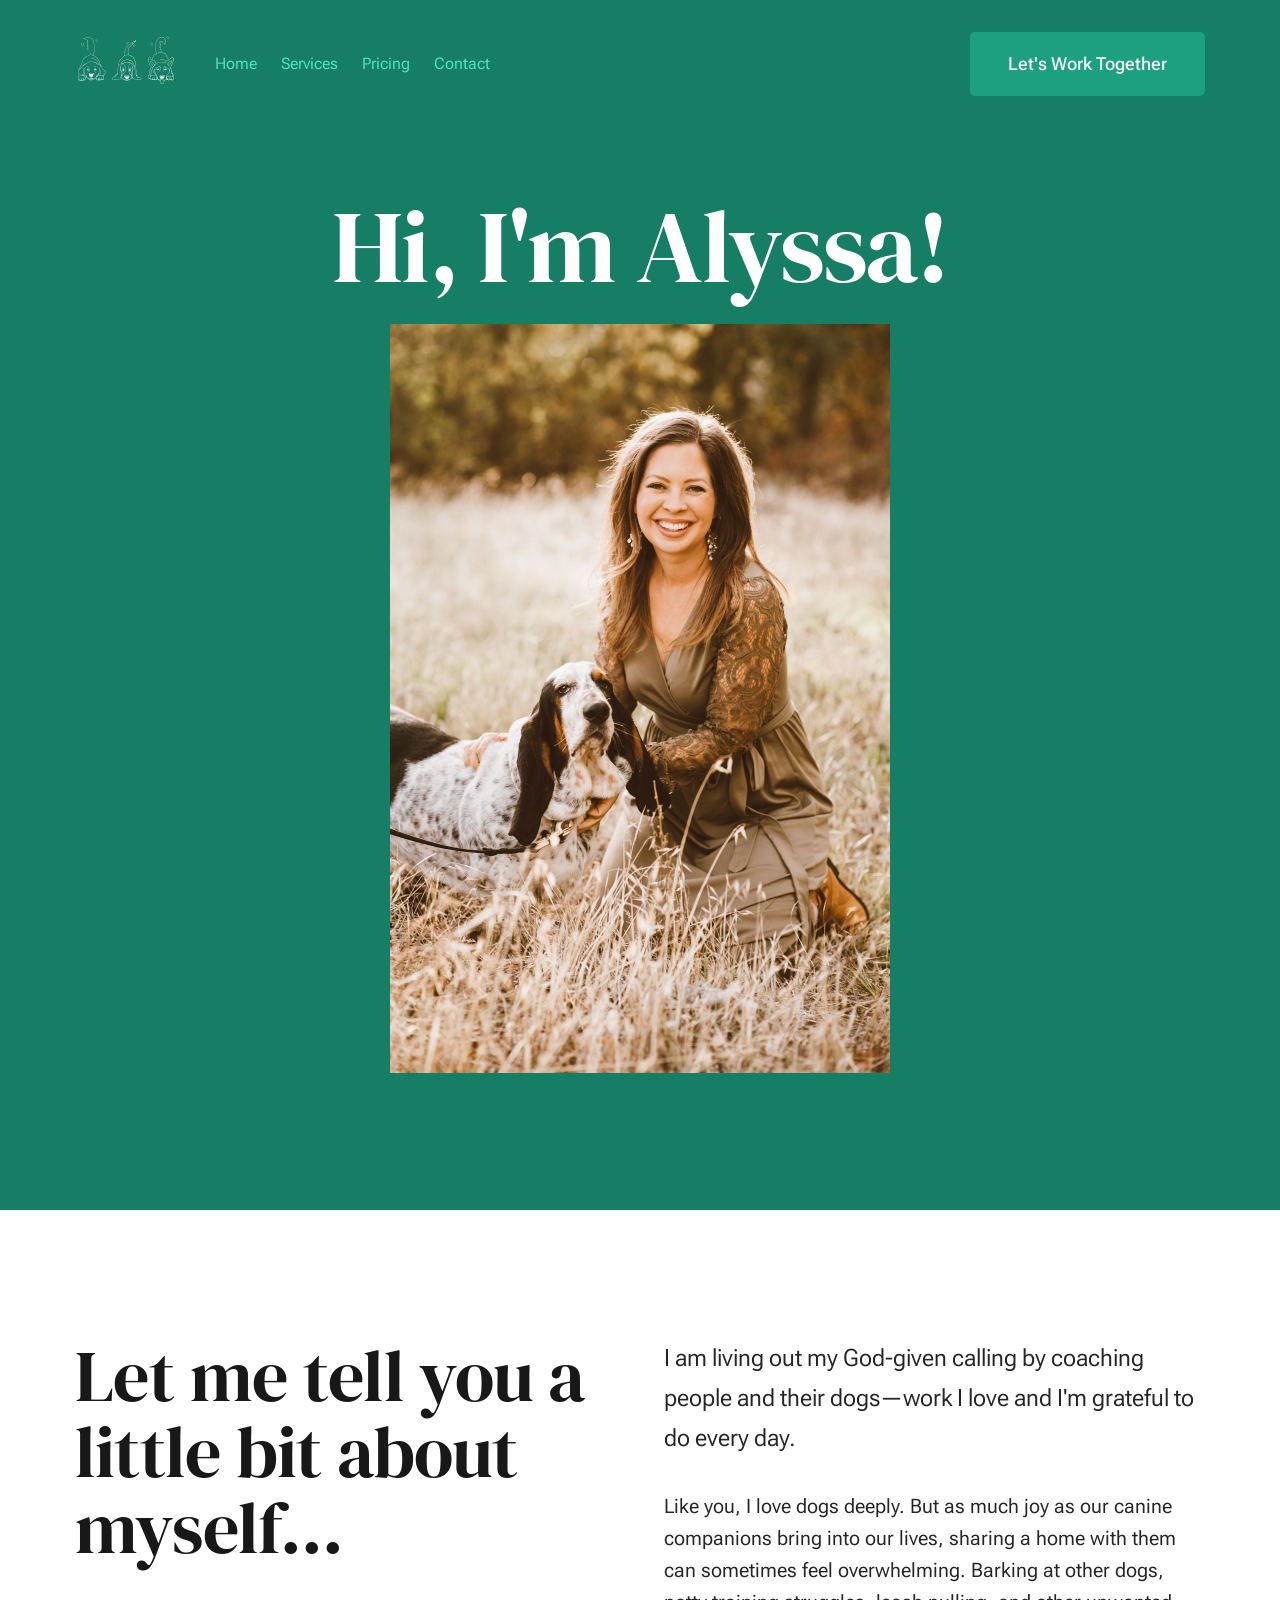
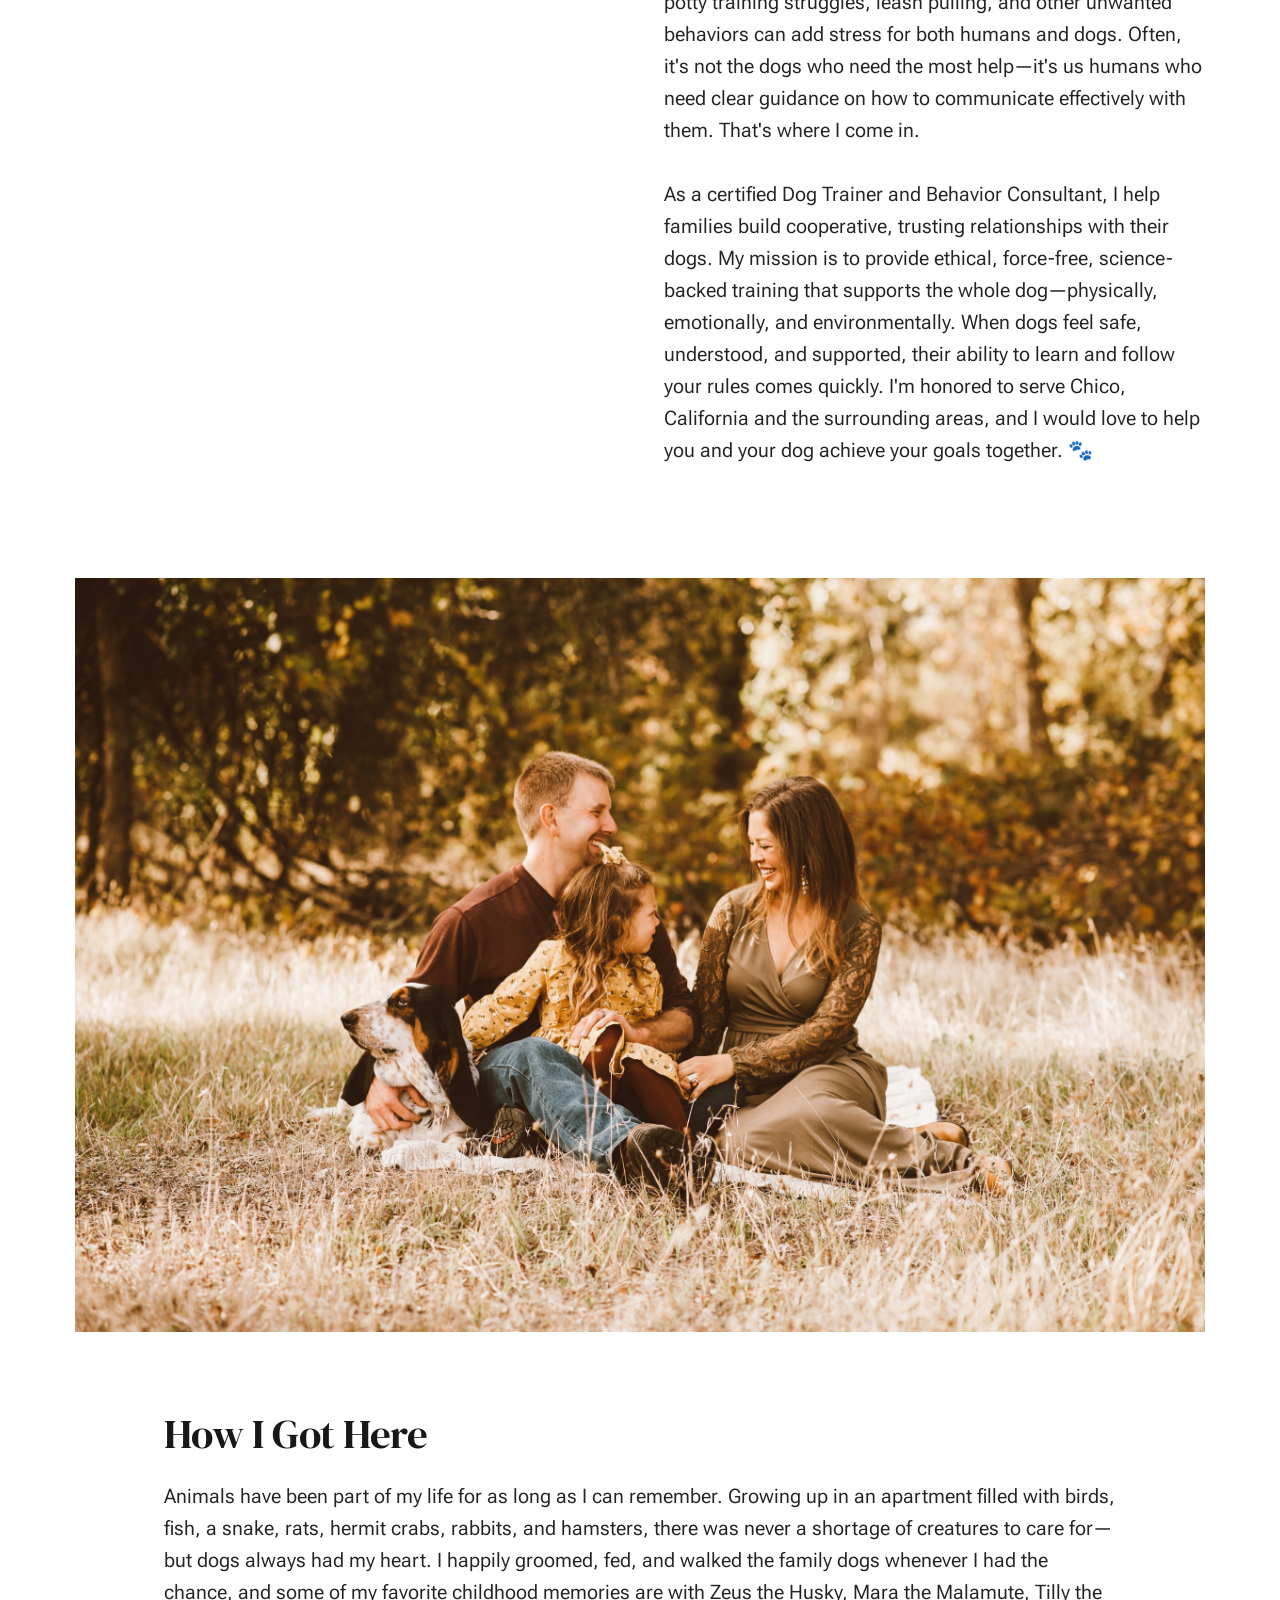
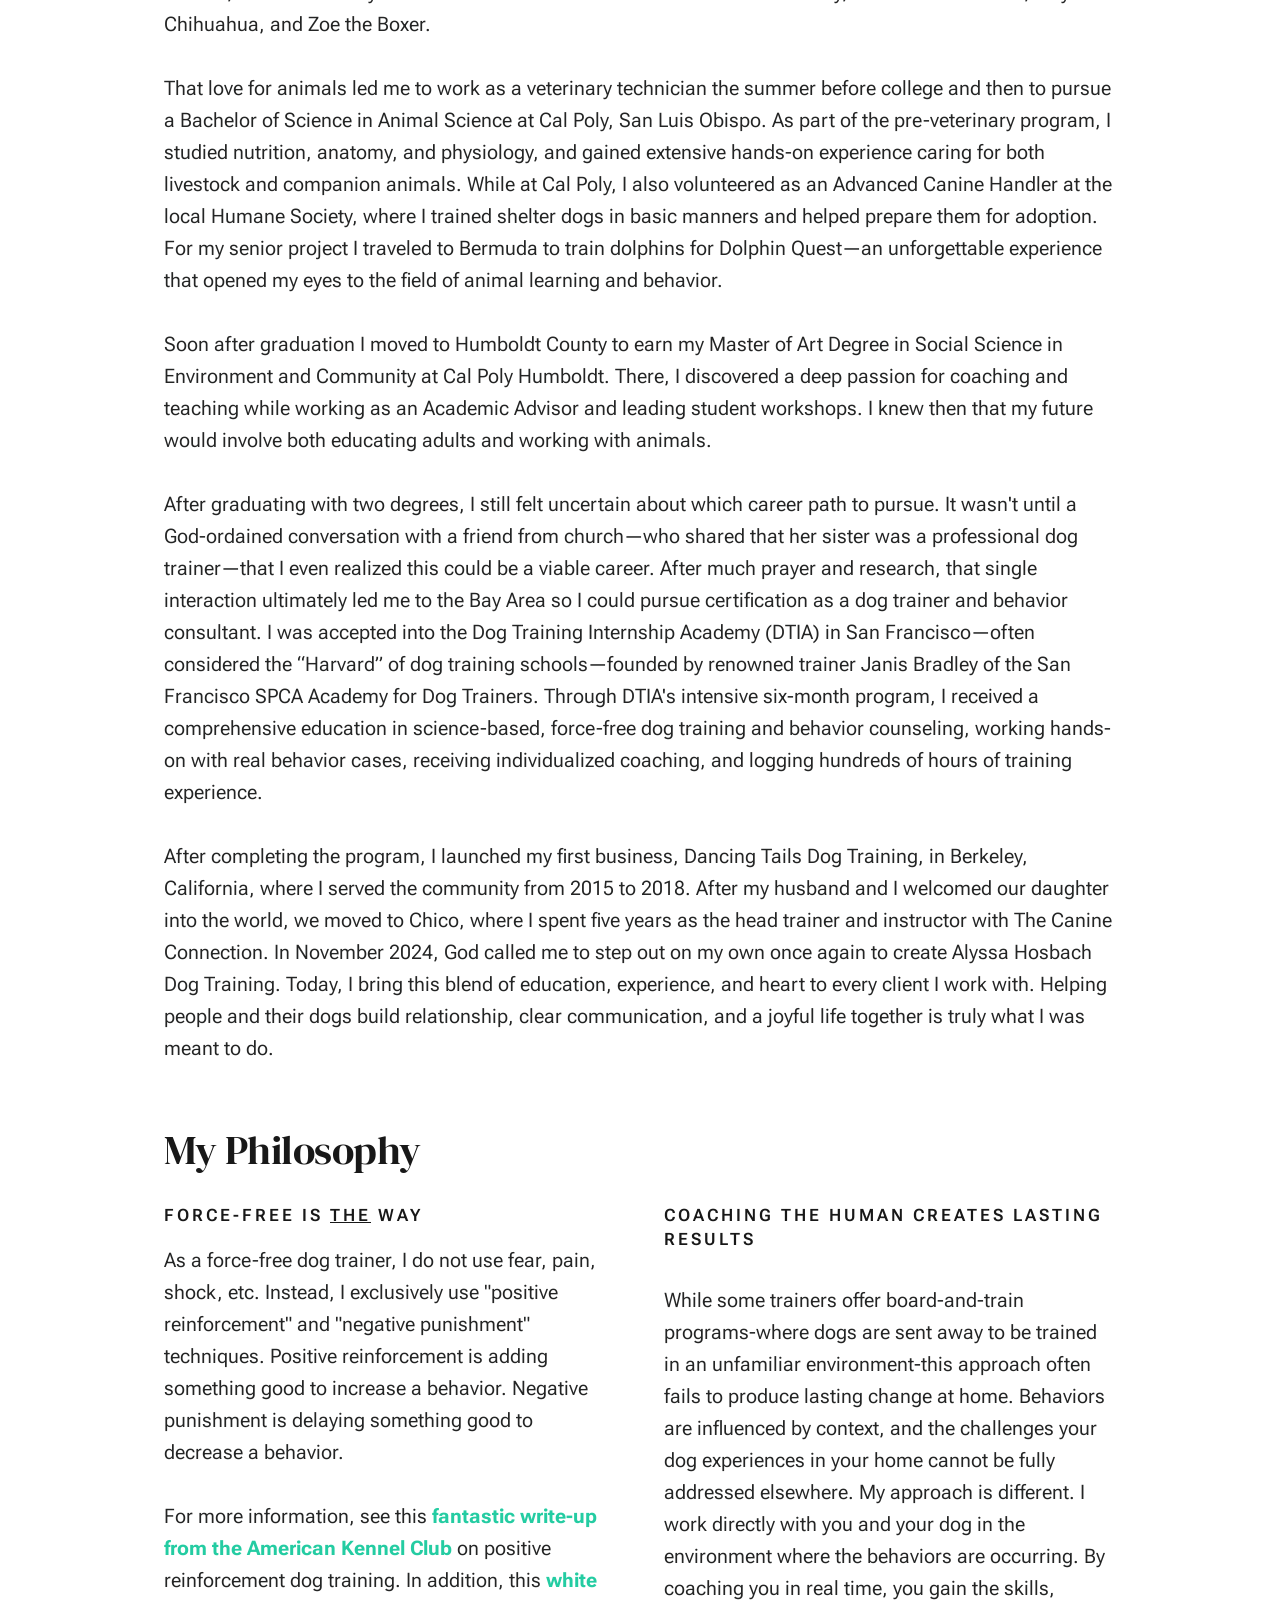
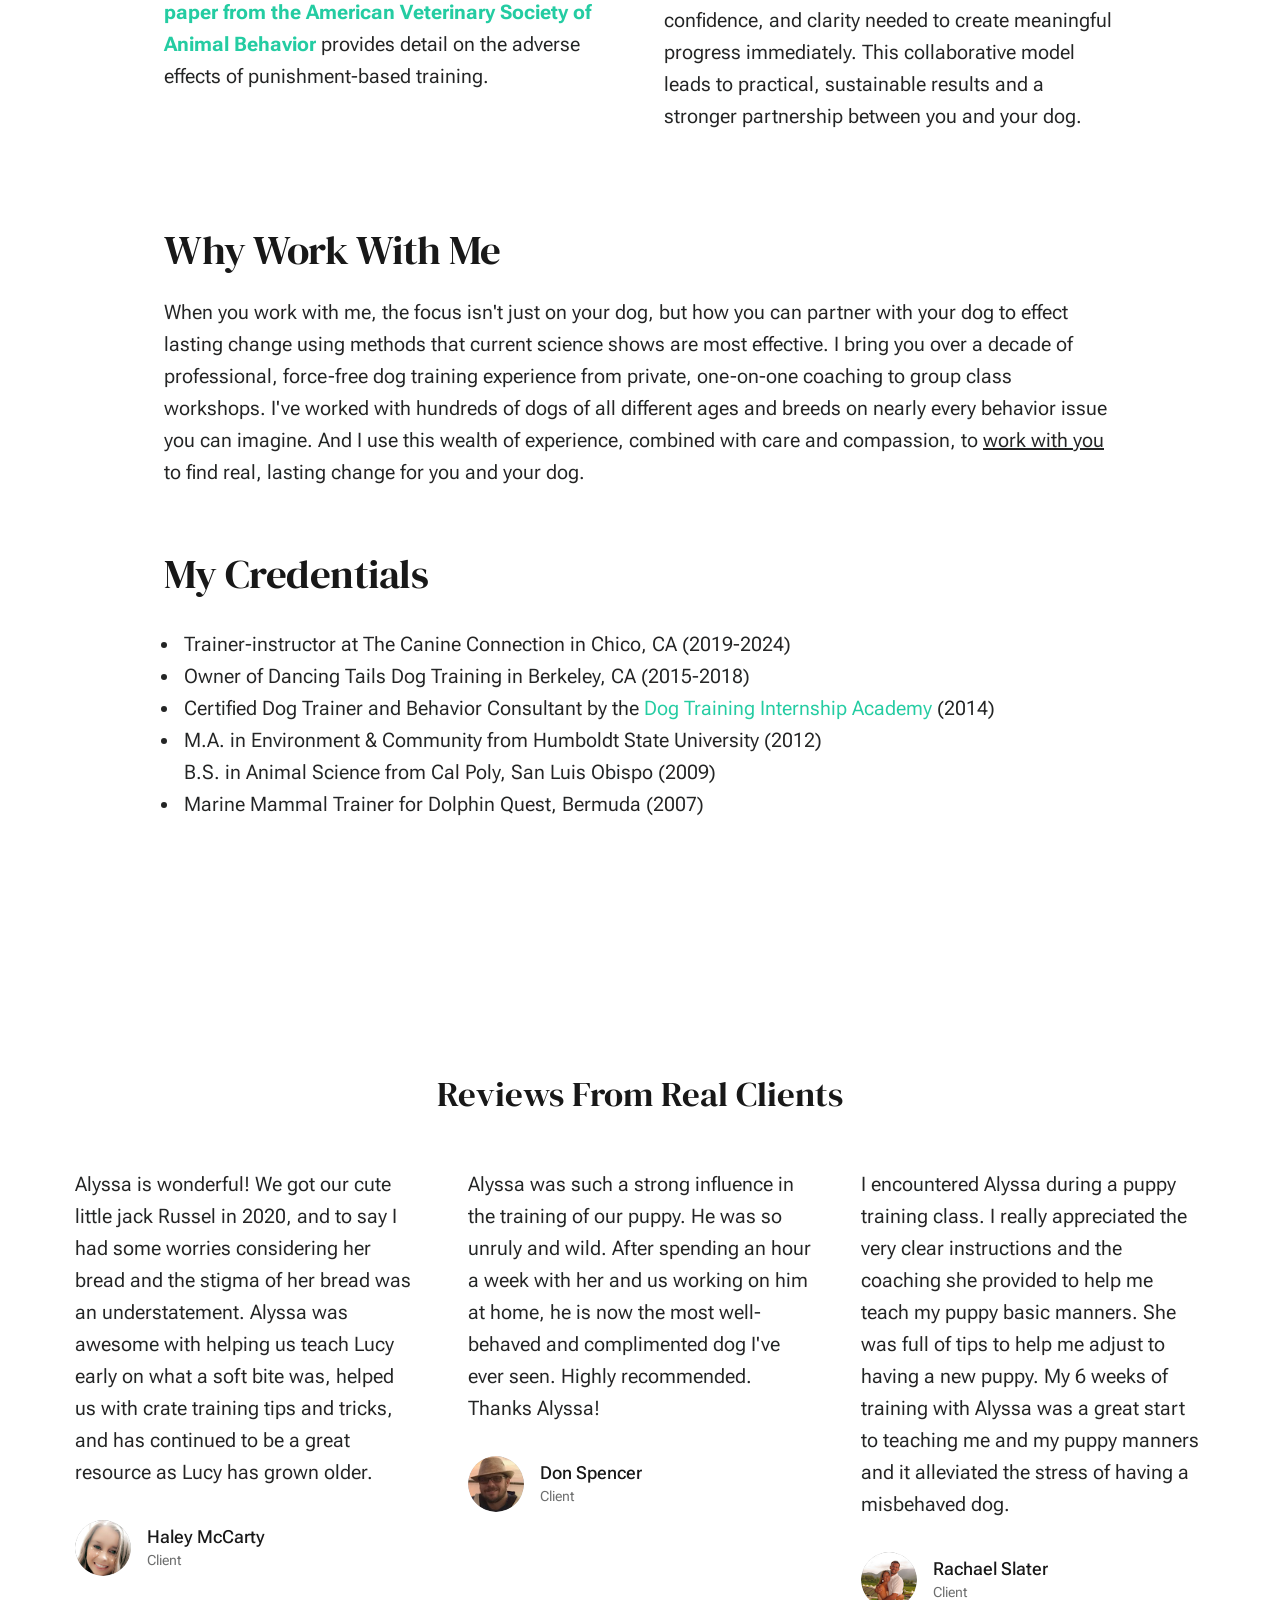
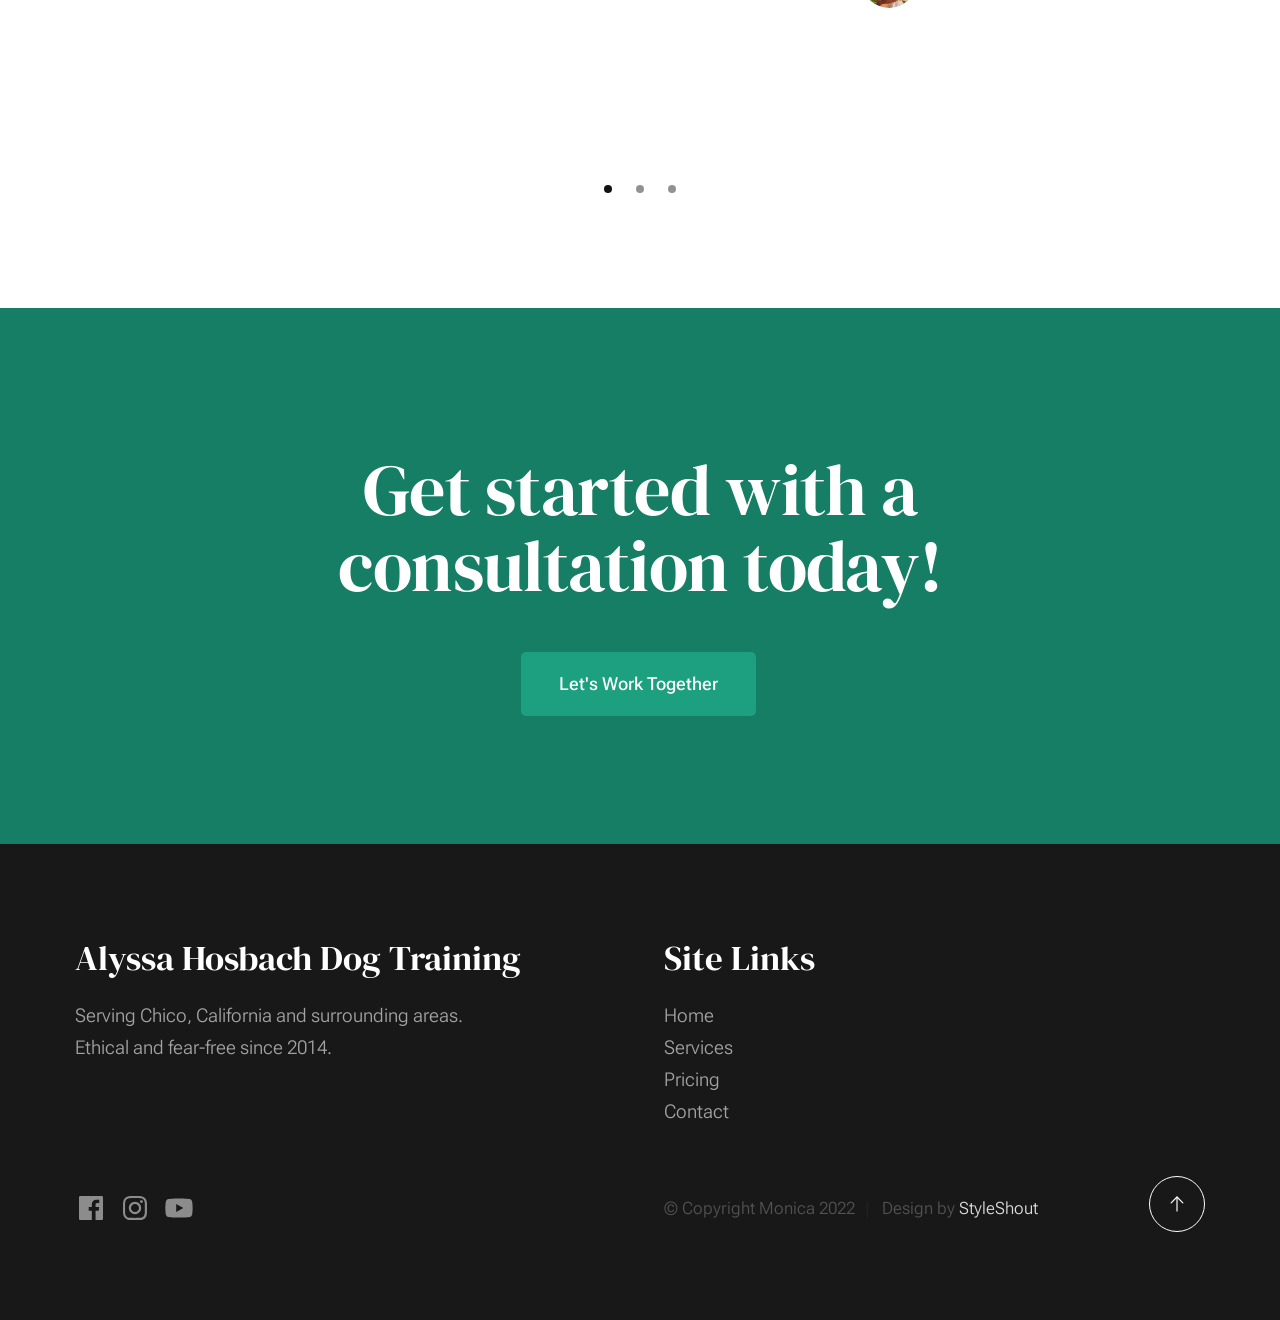
==== about.html @ ab8c46f3 "Added meta description tags to all pages and also improved alt text for images." ====
<!DOCTYPE html>
<html lang="en" class="no-js" >
<head>

    <!--- basic page needs
    ================================================== -->
    <meta charset="utf-8">
    <meta name="viewport" content="width=device-width, initial-scale=1">

    <!-- Essential Open Graph Tags -->
    <meta property="og:title" content="Alyssa Hosbach Dog Training: About" />
    <meta property="og:description" content="Dog training that is ethical, science-based, and effective." />
    <meta property="og:image" content="https://raw.githubusercontent.com/alyssahosbachdogtraining/alyssahosbachdogtraining.github.io/refs/heads/main/images/logo_black_tealbg.png" />
    <meta property="og:url" content="https://alyssahosbachdogtraining.github.io/about.html" />
    <meta property="og:type" content="website" />
    <meta property="og:site_name" content="Alyssa Hosbach Dog Training" />
    <meta property="og:image:width" content="1200" />
    <meta property="og:image:alt" content="Alyssa Hosbach Dog Training logo" />

    <title>About | Alyssa Hosbach Dog Training | Chico, CA</title>
    <meta name="description" content="Meet Alyssa Hosbach, a dedicated dog trainer in Chico, CA. Discover her science-based, fear-free philosophy and her commitment to building strong dog-owner bonds.">

    <script>
        document.documentElement.classList.remove('no-js');
        document.documentElement.classList.add('js');
    </script>

    <!-- CSS
    ================================================== -->
    <link rel="stylesheet" href="css/vendor.css">
    <link rel="stylesheet" href="css/styles.css">

    <!-- favicons
    ================================================== -->
    <link rel="apple-touch-icon" sizes="180x180" href="apple-touch-icon.png">
    <link rel="icon" type="image/png" sizes="32x32" href="favicon-32x32.png">
    <link rel="icon" type="image/png" sizes="16x16" href="favicon-16x16.png">
    <link rel="manifest" href="site.webmanifest">

</head>


<body id="top">


    <!-- preloader
    ================================================== -->
    <div id="preloader">
        <div id="loader" class="dots-fade">
            <div></div>
            <div></div>
            <div></div>
        </div>
    </div>


    <!-- page wrap
    ================================================== -->
    <div id="page" class="s-pagewrap">


        <!-- # site header 
        ================================================== -->
        <header class="s-header">

            <div class="row s-header__inner width-sixteen-col">

                <div class="s-header__block">
                    <div class="s-header__logo">
                        <a class="logo" href="index.html">
                            <img src="images/logo_white.svg" alt="Alyssa Hosbach Dog Training logo">
                        </a>
                    </div>

                    <a class="s-header__menu-toggle" href="#0"><span>Menu</span></a>
                </div> <!-- end s-header__block -->

                <nav class="s-header__nav">
    
                    <ul class="s-header__menu-links">
                        <li><a href="index.html">Home</a></li>
                        <li><a href="services.html">Services</a></li>
                        <li><a target="_blank" href="https://docs.google.com/document/d/1NCk7MC5jAclChZXwOKhwnrEUBl19H3RKEythyN6irSw/edit?tab=t.0#heading=h.37a9753q513f">Pricing</a></li>
                        <li><a href="contact.html">Contact</a></li>
                    </ul> <!-- s-header__menu-links -->

                    <div class="s-header__contact">
                        <a href="contact.html" class="btn btn--primary s-header__contact-btn">Let's Work Together</a>                        
                    </div> <!-- s-header__contact -->
    
                </nav> <!-- end s-header__nav -->

            </div> <!-- end s-header__inner -->

        </header> <!-- end s-header -->


        <!-- # site main content
        ================================================== -->
        <section id="content" class="s-content">

               <section class="s-pageheader pageheader">
                    <div class="row">
                        <div class="column xl-12">
                            <h1 class="page-title">
                                <span class="page-title__small-type text-pretitle"></span>
                                Hi, I'm Alyssa!
                            </h1>
                            
                        </div>
                    </div>
                    <img src="images/alyssa_about_1x.jpg" srcset="images/alyssa_about_1x.jpg 1x, images/alyssa_about_2x.jpg 2x" alt="Alyssa Hosbach, certified dog trainer, with her Basset Hound Biscuit">
               </section> <!-- end pageheader --> 

               <section class="s-pagecontent pagecontent">

                    <div class="row pageintro">
                        <div class="column xl-6 lg-12">
                            <h2 class="text-display-title">Let me tell you a little bit about myself...</h2>
                        </div>
                        <div class="column xl-6 lg-12 u-flexitem-x-right">
                            <p class="lead">
                                I am living out my God-given calling by coaching people and their dogs—work I love and I'm grateful to do every day.
                            </p>
                            <p>
                                Like you, I love dogs deeply. 
                                But as much joy as our canine companions bring into our lives, sharing a home with them can sometimes feel overwhelming. 
                                Barking at other dogs, potty training struggles, leash pulling, and other unwanted behaviors can add stress for both humans and dogs. 
                                Often, it's not the dogs who need the most help—it's us humans who need clear guidance on how to communicate effectively with them. 
                                That's where I come in.
                            </p>
                            <p>
                                As a certified Dog Trainer and Behavior Consultant, I help families build cooperative, trusting relationships with their dogs. 
                                My mission is to provide ethical, force-free, science-backed training that supports the whole dog—physically, emotionally, and environmentally.
                                When dogs feel safe, understood, and supported, their ability to learn and follow your rules comes quickly.

                                I'm honored to serve Chico, California and the surrounding areas, and I would love to help you and your dog achieve your goals together. 🐾
                            </p>
                        </div>                       
                    </div> <!-- end pageintro -->   
                    
                    <div class="row pagemedia">
                        <d class="column xl-12">
                            <figure class="page-media">                                
                                <img src="images/thumbs/about/about-1200.jpg" 
                                     srcset="images/thumbs/about/about-2400.jpg 2400w, 
                                             images/thumbs/about/about-1200.jpg 1200w, 
                                             images/thumbs/about/about-600.jpg 600w" sizes="(max-width: 2400px) 100vw, 2400px" alt="Alyssa Hosbach, certified dog trainer, with her family">
                            </figure>
                        </d>
                    </div> <!-- end pagemedia -->

                    <div class="row width-narrower pagemain">
                        <div class="column xl-12"> 

                            <h2>How I Got Here</h2>
                            <p>
                                Animals have been part of my life for as long as I can remember.
                                Growing up in an apartment filled with birds, fish, a snake, rats, hermit crabs, rabbits, and hamsters, there was never a shortage of creatures to care for—but dogs always had my heart.
                                I happily groomed, fed, and walked the family dogs whenever I had the chance, and some of my favorite childhood memories are with Zeus the Husky, Mara the Malamute, Tilly the Chihuahua, and Zoe the Boxer.
                            </p>

                            <p>
                                That love for animals led me to work as a veterinary technician the summer before college and then to pursue a Bachelor of Science in Animal Science at Cal Poly, San Luis Obispo.
                                As part of the pre-veterinary program, I studied nutrition, anatomy, and physiology, and gained extensive hands-on experience caring for both livestock and companion animals.
                                While at Cal Poly, I also volunteered as an Advanced Canine Handler at the local Humane Society, where I trained shelter dogs in basic manners and helped prepare them for adoption.
                                For my senior project I traveled to Bermuda to train dolphins for Dolphin Quest—an unforgettable experience that opened my eyes to the field of animal learning and behavior.
                            </p>

                            <p>
                               Soon after graduation I moved to Humboldt County to earn my Master of Art Degree in Social Science in Environment and Community at Cal Poly Humboldt. 
                               There, I discovered a deep passion for coaching and teaching while working as an Academic Advisor and leading student workshops. 
                               I knew then that my future would involve both educating adults and working with animals.
                            </p>

                            <p>
                               After graduating with two degrees, I still felt uncertain about which career path to pursue. 
                               It wasn't until a God-ordained conversation with a friend from church—who shared that her sister was a professional dog trainer—that I even realized this could be a viable career. 
                               After much prayer and research, that single interaction ultimately led me to the Bay Area so I could pursue certification as a dog trainer and behavior consultant.

I was accepted into the Dog Training Internship Academy (DTIA) in San Francisco—often considered the “Harvard” of dog training schools—founded by renowned trainer Janis Bradley of the San Francisco SPCA Academy for Dog Trainers. 
Through DTIA's intensive six-month program, I received a comprehensive education in science-based, force-free dog training and behavior counseling, working hands-on with real behavior cases, receiving individualized coaching, and logging hundreds of hours of training experience.

                            <p>
                                After completing the program, I launched my first business, Dancing Tails Dog Training, in Berkeley, California, where I served the community from 2015 to 2018.
                                After my husband and I welcomed our daughter into the world, we moved to Chico, where I spent five years as the head trainer and instructor with The Canine Connection.
                                In November 2024, God called me to step out on my own once again to create Alyssa Hosbach Dog Training.
                                Today, I bring this blend of education, experience, and heart to every client I work with. Helping people and their dogs build relationship, clear communication, and a joyful life together is truly what I was meant to do.</p>

                            <h2 class="u-add-bottom">My Philosophy</h2>

                            <div class="grid-list-items list-items">
                                <div class="grid-list-items__item list-items__item u-remove-bottom">
                                    <div class="list-items__item-header">
                                        <h6 class="list-items__item-small-title">Force-free is <u>the</u> way</h6>
                                    </div>
                                    <p>
                                        As a force-free dog trainer, I do not use fear, pain, shock, etc.
                                        Instead, I exclusively use "positive reinforcement" and "negative punishment" techniques.
                                        Positive reinforcement is adding something good to increase a behavior.
                                        Negative punishment is delaying something good to decrease a behavior.
                                    </p>

                                    <p>
                                        For more information, see this <a target="_blank" style="color: hsla(165, 70%, 47%, 1); font-weight: bold" href="https://www.akc.org/expert-advice/training/operant-conditioning-positive-reinforcement-dog-training/">fantastic write-up from the American Kennel Club</a> on positive reinforcement dog training.
                                        In addition, this <a target="_blank" style="color: hsla(165, 70%, 47%, 1); font-weight: bold" href="https://www.sfanimalcare.org/wp-content/uploads/2014/08/Why-We-Dont-Punish.pdf">white paper from the American Veterinary Society of Animal Behavior</a> provides detail on the adverse effects of punishment-based training.
                                        
                                    </p>
                                </div>
                                <div class="grid-list-items__item list-items__item u-remove-bottom">
                                    <div class="list-items__item-header">
                                        <h6 class="list-items__item-small-title">Coaching the Human Creates Lasting Results</h6>
                                    </div>
                                    <p></p>

While some trainers offer board-and-train programs-where dogs are sent away to be trained in an unfamiliar environment-this approach often fails to produce lasting change at home. Behaviors are influenced by context, and the challenges your dog experiences in your home cannot be fully addressed elsewhere.

My approach is different. I work directly with you and your dog in the environment where the behaviors are occurring. By coaching you in real time, you gain the skills, confidence, and clarity needed to create meaningful progress immediately. This collaborative model leads to practical, sustainable results and a stronger partnership between you and your dog.
                                    </p>
                                </div>
                            </div> <!--grid-list-items -->

                            <h2>Why Work With Me</h2>
                            <p>
                                When you work with me, the focus isn't just on your dog, but how you can partner with your dog to effect lasting change using methods that current science shows are most effective. 
                                I bring you over a decade of professional, force-free dog training experience from private, one-on-one coaching to group class workshops. 
                                I've worked with hundreds of dogs of all different ages and breeds on nearly every behavior issue you can imagine.
                                And I use this wealth of experience, combined with care and compassion, to <u>work with you</u> to find real, lasting change for you and your dog.
                            </p>                 

                            <h2>My Credentials</h2>
                            <p>
                            <ul>
                                <li>Trainer-instructor at The Canine Connection in Chico, CA (2019-2024)</li>
                                <li>Owner of Dancing Tails Dog Training in Berkeley, CA (2015-2018)</li>
                                <li>Certified Dog Trainer and Behavior Consultant by the <a target="_blank" style="color: hsla(165, 70%, 47%, 1)" href="https://dtia.mylearnworlds.com/">Dog Training Internship Academy</a> (2014)</li>
                                <li>M.A. in Environment & Community from Humboldt State University (2012)<br>B.S. in Animal Science from Cal Poly, San Luis Obispo (2009)</li>
                                <li>Marine Mammal Trainer for Dolphin Quest, Bermuda (2007)</li>
                            </ul>
                            </p>

                        </div> <!-- end grid-block-->
                    </div> <!-- end pagemain -->

               </section> <!-- pagecontent -->

               <section class="s-testimonials">

                    <div class="s-testimonials__header row row-x-center text-center">
                        <div class="column xl-8 lg-12">
                            <h3>
                            Reviews From Real Clients
                            </h3>                        
        
                        </div>
                    </div> <!--end s-testimonials__header -->

                    <div class="row s-testimonials__content">
                        <div class="column xl-12 testimonials">

                            <div class="swiper-container testimonials__slider page-slider">

                                <div class="swiper-wrapper">
                                    <div class="testimonials__slide swiper-slide">
                                        <p>
                                        Alyssa is wonderful!
                                        We got our cute little jack Russel in 2020, and to say I had some worries considering her bread and the stigma of her bread was an understatement.
                                        Alyssa was awesome with helping us teach Lucy early on what a soft bite was, helped us with crate training tips and tricks, and has continued to be a great resource as Lucy has grown older.
                                        </p>
                                        <div class="testimonials__author">
                                            <img src="images/avatars/haley_mccarty.png" alt="Haley McCarty testimonial image" class="testimonials__avatar">
                                            <cite class="testimonials__cite">
                                                <strong>Haley McCarty</strong>
                                                <span>Client</span>
                                            </cite>
                                        </div>
                                    </div>
                                    <div class="testimonials__slide swiper-slide">
                                        <p>
                                        Alyssa was such a strong influence in the training of our puppy.
                                        He was so unruly and wild.
                                        After spending an hour a week with her and us working on him at home, he is now the most well-behaved and complimented dog I've ever seen.
                                        Highly recommended.
                                        Thanks Alyssa!
                                        </p>
                                        <div class="testimonials__author">
                                            <img src="images/avatars/don_spencer.png" alt="Don Spencer testimonial image" class="testimonials__avatar">
                                            <cite class="testimonials__cite">
                                                <strong>Don Spencer</strong>
                                                <span>Client</span>
                                            </cite>
                                        </div>
                                    </div>
                                    <div class="testimonials__slide swiper-slide">
                                        <p>
                                        I encountered Alyssa during a puppy training class.
                                        I really appreciated the very clear instructions and the coaching she provided to help me teach my puppy basic manners.
                                        She was full of tips to help me adjust to having a new puppy.
                                        My 6 weeks of training with Alyssa was a great start to teaching me and my puppy manners and it alleviated the stress of having a misbehaved dog.
                                        </p>
                                        <div class="testimonials__author">
                                            <img src="images/avatars/rachael_slater.png" alt="Rachael Slater testimonial image" class="testimonials__avatar">
                                            <cite class="testimonials__cite">
                                                <strong>Rachael Slater</strong>
                                                <span>Client</span>
                                            </cite>
                                        </div>
                                    </div>
                                    <div class="testimonials__slide swiper-slide">
                                        <p>
                                        I'm so grateful for Alyssa and her positive, compassionate approach to dog training.
                                        She's helped my fear-based reactive dog become so much more comfortable and confident in his environment.
                                        Her guidance and practical tips have made a huge difference for both of us.
                                        I highly recommend her to anyone looking for a thoughtful, effective, and kind trainer.
                                        Thank you for empowering me to support my pup with patience, knowledge, and understanding—we're both so much happier thanks to you!
                                        </p>
                                        <div class="testimonials__author">
                                            <img src="images/avatars/mieke_dewitt.png" alt="Mieke DeWitt testimonial image" class="testimonials__avatar">
                                            <cite class="testimonials__cite">
                                                <strong>Mieke DeWitt</strong>
                                                <span>Client</span>
                                            </cite>
                                        </div>
                                    </div>
                                    <div class="testimonials__slide swiper-slide">
                                        <p>
                                        Alyssa came to our house for a 1.5 hour consultation.
                                        She was so sweet and understanding with my puppy.
                                        All of our questions and concerns were answered….she had an explanation for everything and it all came together to make sense.
                                        She gave us ideas that we hadn't thought of and made us feel comfortable with having a new puppy.
                                        We will be doing her weekly group classes starting soon.
                                        </p>
                                        <div class="testimonials__author">
                                            <img src="images/avatars/sage_bowman.png" alt="Sage Bowman testimonial image" class="testimonials__avatar">
                                            <cite class="testimonials__cite">
                                                <strong>Sage Bowman</strong>
                                                <span>Client</span>
                                            </cite>
                                        </div>
                                    </div>
                                </div> <!-- end swiper-wrapper --> 

                                <div class="swiper-pagination"></div>

                            </div> <!--end testimonials__slider --> 

                        </div> <!-- testimonials -->
                    </div> <!--end s-testimonials__content -->

               </section> <!-- end s-testimonials -->

        </section> <!-- s-content-->

        <!-- # cta
        ================================================== -->
        <section id="cta" class="s-cta">

            <div class="row row-x-center text-center">
                <div class="column xl-8 lg-12">

                    <div class="s-cta__content">
                        <h2 class="text-display-title">
                        Get started with a consultation today!
                        </h2>
                        <a href="contact.html" class="btn btn--primary">Let's Work Together</a>
                    </div>

                </div>
            </div>

        </section> <!-- end s-cta -->


        <!-- # footer 
        ================================================== -->
        <footer class="s-footer">
            <div class="row s-footer__content">
                <div class="column xl-6 lg-6 md-12 s-footer__block s-footer__about">                    
                    <h3>Alyssa Hosbach Dog Training</h3>
                    <p>
                    Serving Chico, California and surrounding areas.<br>
                    Ethical and fear-free since 2014.
                    </p>               
                </div>                
                <div class="column xl-3 lg-6 md-12 s-footer__block s-footer__site-links">
                    <h3>Site Links</h3>
                    <ul class="link-list">
                        <li><a href="index.html">Home</a></li>
                        <li><a href="services.html">Services</a></li>
                        <li><a target="_blank" href="https://docs.google.com/document/d/1NCk7MC5jAclChZXwOKhwnrEUBl19H3RKEythyN6irSw/edit?tab=t.0#heading=h.37a9753q513f">Pricing</a></li>
                        <li><a href="contact.html">Contact</a></li>
                    </ul>
                </div>
            </div>    
            
            <div class="row s-footer__bottom">
                <div class="column xl-6 lg-12">
                    <ul class="s-footer__social social-list">
                        <li>
                            <a target="_blank" href="https://www.facebook.com/people/Alyssa-Hosbach-Dog-Training/61568173207389/">
                                <svg xmlns="http://www.w3.org/2000/svg" width="24" height="24" viewBox="0 0 24 24" style="fill:rgba(0, 0, 0, 1);transform:;-ms-filter:"><path d="M20,3H4C3.447,3,3,3.448,3,4v16c0,0.552,0.447,1,1,1h8.615v-6.96h-2.338v-2.725h2.338v-2c0-2.325,1.42-3.592,3.5-3.592 c0.699-0.002,1.399,0.034,2.095,0.107v2.42h-1.435c-1.128,0-1.348,0.538-1.348,1.325v1.735h2.697l-0.35,2.725h-2.348V21H20 c0.553,0,1-0.448,1-1V4C21,3.448,20.553,3,20,3z"></path></svg>
                                <span class="u-screen-reader-text">Facebook</span>
                            </a>
                        </li>
                        <li>
                            <a target="_blank" href="https://www.instagram.com/alyssahosbachdogtraining/">
                                <svg xmlns="http://www.w3.org/2000/svg" width="24" height="24" viewBox="0 0 24 24" style="fill:rgba(0, 0, 0, 1);transform:;-ms-filter:"><path d="M11.999,7.377c-2.554,0-4.623,2.07-4.623,4.623c0,2.554,2.069,4.624,4.623,4.624c2.552,0,4.623-2.07,4.623-4.624 C16.622,9.447,14.551,7.377,11.999,7.377L11.999,7.377z M11.999,15.004c-1.659,0-3.004-1.345-3.004-3.003 c0-1.659,1.345-3.003,3.004-3.003s3.002,1.344,3.002,3.003C15.001,13.659,13.658,15.004,11.999,15.004L11.999,15.004z"></path><circle cx="16.806" cy="7.207" r="1.078"></circle><path d="M20.533,6.111c-0.469-1.209-1.424-2.165-2.633-2.632c-0.699-0.263-1.438-0.404-2.186-0.42 c-0.963-0.042-1.268-0.054-3.71-0.054s-2.755,0-3.71,0.054C7.548,3.074,6.809,3.215,6.11,3.479C4.9,3.946,3.945,4.902,3.477,6.111 c-0.263,0.7-0.404,1.438-0.419,2.186c-0.043,0.962-0.056,1.267-0.056,3.71c0,2.442,0,2.753,0.056,3.71 c0.015,0.748,0.156,1.486,0.419,2.187c0.469,1.208,1.424,2.164,2.634,2.632c0.696,0.272,1.435,0.426,2.185,0.45 c0.963,0.042,1.268,0.055,3.71,0.055s2.755,0,3.71-0.055c0.747-0.015,1.486-0.157,2.186-0.419c1.209-0.469,2.164-1.424,2.633-2.633 c0.263-0.7,0.404-1.438,0.419-2.186c0.043-0.962,0.056-1.267,0.056-3.71s0-2.753-0.056-3.71C20.941,7.57,20.801,6.819,20.533,6.111z M19.315,15.643c-0.007,0.576-0.111,1.147-0.311,1.688c-0.305,0.787-0.926,1.409-1.712,1.711c-0.535,0.199-1.099,0.303-1.67,0.311 c-0.95,0.044-1.218,0.055-3.654,0.055c-2.438,0-2.687,0-3.655-0.055c-0.569-0.007-1.135-0.112-1.669-0.311 c-0.789-0.301-1.414-0.923-1.719-1.711c-0.196-0.534-0.302-1.099-0.311-1.669c-0.043-0.95-0.053-1.218-0.053-3.654 c0-2.437,0-2.686,0.053-3.655c0.007-0.576,0.111-1.146,0.311-1.687c0.305-0.789,0.93-1.41,1.719-1.712 c0.534-0.198,1.1-0.303,1.669-0.311c0.951-0.043,1.218-0.055,3.655-0.055c2.437,0,2.687,0,3.654,0.055 c0.571,0.007,1.135,0.112,1.67,0.311c0.786,0.303,1.407,0.925,1.712,1.712c0.196,0.534,0.302,1.099,0.311,1.669 c0.043,0.951,0.054,1.218,0.054,3.655c0,2.436,0,2.698-0.043,3.654H19.315z"></path></svg>
                                <span class="u-screen-reader-text">Instagram</span>
                            </a>
                        </li>
                        <li>
                            <a target="_blank" href="https://www.youtube.com/channel/UCsM9t3PX5wriPBHigH9intw">
                                <svg xmlns="http://www.w3.org/2000/svg" width="24" height="24" viewBox="0 0 640 640"><!--!Font Awesome Free v7.1.0 by @fontawesome - https://fontawesome.com License - https://fontawesome.com/license/free Copyright 2026 Fonticons, Inc.--><path d="M581.7 188.1C575.5 164.4 556.9 145.8 533.4 139.5C490.9 128 320.1 128 320.1 128C320.1 128 149.3 128 106.7 139.5C83.2 145.8 64.7 164.4 58.4 188.1C47 231 47 320.4 47 320.4C47 320.4 47 409.8 58.4 452.7C64.7 476.3 83.2 494.2 106.7 500.5C149.3 512 320.1 512 320.1 512C320.1 512 490.9 512 533.5 500.5C557 494.2 575.5 476.3 581.8 452.7C593.2 409.8 593.2 320.4 593.2 320.4C593.2 320.4 593.2 231 581.8 188.1zM264.2 401.6L264.2 239.2L406.9 320.4L264.2 401.6z"/></svg>
                                <span class="u-screen-reader-text">YouTube</span>
                            </a>
                        </li>
                    </ul> <!-- end s-footer__social -->
                </div>
                <div class="column xl-6 lg-12">
                    <p class="ss-copyright">
                        <span>© Copyright Monica 2022</span> 
                        <span>Design by <a href="https://www.styleshout.com/">StyleShout</a></span>
                    </p>
                </div>

                <div class="ss-go-top">
                    <a class="smoothscroll" title="Back to Top" href="#top">
                        <svg xmlns="http://www.w3.org/2000/svg" viewBox="0 0 24 24" width="36" height="36" fill="none" stroke="#ffffff" stroke-width="1" stroke-linecap="round" stroke-linejoin="round">&lt;!--!  Atomicons Free 1.00 by @atisalab License - https://atomicons.com/license/ (Icons: CC BY 4.0) Copyright 2021 Atomicons --&gt;<polyline points="17 11 12 6 7 11"></polyline><line x1="12" y1="18" x2="12" y2="6"></line></svg>
                    </a>
                </div> <!-- end ss-go-top -->
            </div>
            
        </footer> <!-- end s-footer -->

    </div> <!-- end page-wrap -->

    <!-- Java Script
    ================================================== -->
    <script src="js/plugins.js"></script>
    <script src="js/main.js"></script>

</body>
</html>
---- css/vendor.css ----
/* ===================================================================
 * Monica Third-party Stylesheets
 * Template Ver. 1.0.0
 * 12-13-2022
 * -------------------------------------------------------------------
 *
 * TOC:
 * # PrismJS
 * # Swiper
 *
 * ------------------------------------------------------------------- */


/* ===================================================================
 * # PrismJS 1.20.0
 *   https://prismjs.com/download.html#themes=prism-okaidia&languages=markup+css+clike+javascript+markup-templating+php 
 *   
 *   okaidia theme for JavaScript, CSS and HTML
 *   Loosely based on Monokai textmate theme by http://www.monokai.nl/
 *   @author ocodia
 * ------------------------------------------------------------------- */
code[class*=language-],
pre[class*=language-] {
  color          : #f8f8f2;
  background     : none;
  text-shadow    : 0 1px rgba(0, 0, 0, 0.3);
  font-family    : var(--font-mono);
  font-size      : calc(var(--text-size) * 0.9444);
  text-align     : left;
  white-space    : pre;
  word-spacing   : normal;
  word-break     : normal;
  word-wrap      : normal;
  line-height    : var(--vspace-1);
  -moz-tab-size  : 4;
  -o-tab-size    : 4;
  tab-size       : 4;
  -webkit-hyphens: none;
  -ms-hyphens    : none;
  hyphens        : none;
}

/* Code blocks */
pre[class*=language-] {
  padding : var(--vspace-0_5) 0 var(--vspace-1);
  margin  : var(--vspace-1) 0;
  overflow: auto;
}

:not(pre)>code[class*=language-],
pre[class*=language-] {
  background: #272822;
}

/* Inline code */
:not(pre)>code[class*=language-] {
  padding    : 0.1em;
  white-space: normal;
}

.token.comment,
.token.prolog,
.token.doctype,
.token.cdata {
  color: slategray;
}

.token.punctuation {
  color: #f8f8f2;
}

.token.namespace {
  opacity: 0.7;
}

.token.property,
.token.tag,
.token.constant,
.token.symbol,
.token.deleted {
  color: #f92672;
}

.token.boolean,
.token.number {
  color: #ae81ff;
}

.token.selector,
.token.attr-name,
.token.string,
.token.char,
.token.builtin,
.token.inserted {
  color: #a6e22e;
}

.token.operator,
.token.entity,
.token.url,
.language-css .token.string,
.style .token.string,
.token.variable {
  color: #f8f8f2;
}

.token.atrule,
.token.attr-value,
.token.function,
.token.class-name {
  color: #e6db74;
}

.token.keyword {
  color: #66d9ef;
}

.token.regex,
.token.important {
  color: #fd971f;
}

.token.important,
.token.bold {
  font-weight: bold;
}

.token.italic {
  font-style: italic;
}

.token.entity {
  cursor: help;
}



/* ===================================================================
 * # Swiper 6.4.5
 *   Most modern mobile touch slider and framework with hardware accelerated transitions
 *   https://swiperjs.com
 *
 *   Copyright 2014-2020 Vladimir Kharlampidi
 *
 *   Released under the MIT License
 *
 *   Released on: December 18, 2020
 * ------------------------------------------------------------------- */
@font-face {
  font-family: "swiper-icons";
  src        : url("data:application/font-woff;charset=utf-8;base64, [base64]//wADZ2x5ZgAAAywAAADMAAAD2MHtryVoZWFkAAABbAAAADAAAAA2E2+eoWhoZWEAAAGcAAAAHwAAACQC9gDzaG10eAAAAigAAAAZAAAArgJkABFsb2NhAAAC0AAAAFoAAABaFQAUGG1heHAAAAG8AAAAHwAAACAAcABAbmFtZQAAA/gAAAE5AAACXvFdBwlwb3N0AAAFNAAAAGIAAACE5s74hXjaY2BkYGAAYpf5Hu/j+W2+MnAzMYDAzaX6QjD6/4//Bxj5GA8AuRwMYGkAPywL13jaY2BkYGA88P8Agx4j+/8fQDYfA1AEBWgDAIB2BOoAeNpjYGRgYNBh4GdgYgABEMnIABJzYNADCQAACWgAsQB42mNgYfzCOIGBlYGB0YcxjYGBwR1Kf2WQZGhhYGBiYGVmgAFGBiQQkOaawtDAoMBQxXjg/wEGPcYDDA4wNUA2CCgwsAAAO4EL6gAAeNpj2M0gyAACqxgGNWBkZ2D4/wMA+xkDdgAAAHjaY2BgYGaAYBkGRgYQiAHyGMF8FgYHIM3DwMHABGQrMOgyWDLEM1T9/w8UBfEMgLzE////P/5//f/V/xv+r4eaAAeMbAxwIUYmIMHEgKYAYjUcsDAwsLKxc3BycfPw8jEQA/[base64]/uznmfPFBNODM2K7MTQ45YEAZqGP81AmGGcF3iPqOop0r1SPTaTbVkfUe4HXj97wYE+yNwWYxwWu4v1ugWHgo3S1XdZEVqWM7ET0cfnLGxWfkgR42o2PvWrDMBSFj/IHLaF0zKjRgdiVMwScNRAoWUoH78Y2icB/yIY09An6AH2Bdu/UB+yxopYshQiEvnvu0dURgDt8QeC8PDw7Fpji3fEA4z/PEJ6YOB5hKh4dj3EvXhxPqH/SKUY3rJ7srZ4FZnh1PMAtPhwP6fl2PMJMPDgeQ4rY8YT6Gzao0eAEA409DuggmTnFnOcSCiEiLMgxCiTI6Cq5DZUd3Qmp10vO0LaLTd2cjN4fOumlc7lUYbSQcZFkutRG7g6JKZKy0RmdLY680CDnEJ+UMkpFFe1RN7nxdVpXrC4aTtnaurOnYercZg2YVmLN/d/gczfEimrE/fs/bOuq29Zmn8tloORaXgZgGa78yO9/cnXm2BpaGvq25Dv9S4E9+5SIc9PqupJKhYFSSl47+Qcr1mYNAAAAeNptw0cKwkAAAMDZJA8Q7OUJvkLsPfZ6zFVERPy8qHh2YER+3i/BP83vIBLLySsoKimrqKqpa2hp6+jq6RsYGhmbmJqZSy0sraxtbO3sHRydnEMU4uR6yx7JJXveP7WrDycAAAAAAAH//wACeNpjYGRgYOABYhkgZgJCZgZNBkYGLQZtIJsFLMYAAAw3ALgAeNolizEKgDAQBCchRbC2sFER0YD6qVQiBCv/H9ezGI6Z5XBAw8CBK/m5iQQVauVbXLnOrMZv2oLdKFa8Pjuru2hJzGabmOSLzNMzvutpB3N42mNgZGBg4GKQYzBhYMxJLMlj4GBgAYow/P/PAJJhLM6sSoWKfWCAAwDAjgbRAAB42mNgYGBkAIIbCZo5IPrmUn0hGA0AO8EFTQAA") format("woff");
  font-weight: 400;
  font-style : normal;
}

:root {
  --swiper-theme-color: #007aff;
}

.swiper-container {
  margin-left : auto;
  margin-right: auto;
  position    : relative;
  overflow    : hidden;
  list-style  : none;
  padding     : 0;
  /* Fix of Webkit flickering */
  z-index     : 1;
}

.swiper-container-vertical>.swiper-wrapper {
  flex-direction: column;
}

.swiper-wrapper {
  position           : relative;
  width              : 100%;
  height             : 100%;
  z-index            : 1;
  display            : flex;
  transition-property: transform;
  box-sizing         : content-box;
}

.swiper-container-android .swiper-slide,
.swiper-wrapper {
  transform: translate3d(0px, 0, 0);
}

.swiper-container-multirow>.swiper-wrapper {
  flex-wrap: wrap;
}

.swiper-container-multirow-column>.swiper-wrapper {
  flex-wrap     : wrap;
  flex-direction: column;
}

.swiper-container-free-mode>.swiper-wrapper {
  transition-timing-function: ease-out;
  margin                    : 0 auto;
}

.swiper-slide {
  flex-shrink        : 0;
  width              : 100%;
  height             : 100%;
  position           : relative;
  transition-property: transform;
}

.swiper-slide-invisible-blank {
  visibility: hidden;
}

/* Auto Height */
.swiper-container-autoheight,
.swiper-container-autoheight .swiper-slide {
  height: auto;
}

.swiper-container-autoheight .swiper-wrapper {
  align-items        : flex-start;
  transition-property: transform, height;
}

/* 3D Effects */
.swiper-container-3d {
  perspective: 1200px;
}

.swiper-container-3d .swiper-wrapper,
.swiper-container-3d .swiper-slide,
.swiper-container-3d .swiper-slide-shadow-left,
.swiper-container-3d .swiper-slide-shadow-right,
.swiper-container-3d .swiper-slide-shadow-top,
.swiper-container-3d .swiper-slide-shadow-bottom,
.swiper-container-3d .swiper-cube-shadow {
  transform-style: preserve-3d;
}

.swiper-container-3d .swiper-slide-shadow-left,
.swiper-container-3d .swiper-slide-shadow-right,
.swiper-container-3d .swiper-slide-shadow-top,
.swiper-container-3d .swiper-slide-shadow-bottom {
  position      : absolute;
  left          : 0;
  top           : 0;
  width         : 100%;
  height        : 100%;
  pointer-events: none;
  z-index       : 10;
}

.swiper-container-3d .swiper-slide-shadow-left {
  background-image: linear-gradient(to left, rgba(0, 0, 0, 0.5), rgba(0, 0, 0, 0));
}

.swiper-container-3d .swiper-slide-shadow-right {
  background-image: linear-gradient(to right, rgba(0, 0, 0, 0.5), rgba(0, 0, 0, 0));
}

.swiper-container-3d .swiper-slide-shadow-top {
  background-image: linear-gradient(to top, rgba(0, 0, 0, 0.5), rgba(0, 0, 0, 0));
}

.swiper-container-3d .swiper-slide-shadow-bottom {
  background-image: linear-gradient(to bottom, rgba(0, 0, 0, 0.5), rgba(0, 0, 0, 0));
}

/* CSS Mode */
.swiper-container-css-mode>.swiper-wrapper {
  overflow          : auto;
  scrollbar-width   : none;
  /* For Firefox */
  -ms-overflow-style: none;
  /* For Internet Explorer and Edge */
}

.swiper-container-css-mode>.swiper-wrapper::-webkit-scrollbar {
  display: none;
}

.swiper-container-css-mode>.swiper-wrapper>.swiper-slide {
  scroll-snap-align: start start;
}

.swiper-container-horizontal.swiper-container-css-mode>.swiper-wrapper {
  -ms-scroll-snap-type: x mandatory;
  scroll-snap-type    : x mandatory;
}

.swiper-container-vertical.swiper-container-css-mode>.swiper-wrapper {
  -ms-scroll-snap-type: y mandatory;
  scroll-snap-type    : y mandatory;
}

:root {
  --swiper-navigation-size   : 44px;
  /*
    --swiper-navigation-color: var(--swiper-theme-color);
    */
}

.swiper-button-prev,
.swiper-button-next {
  position       : absolute;
  top            : 50%;
  width          : calc(var(--swiper-navigation-size) / 44 * 27);
  height         : var(--swiper-navigation-size);
  margin-top     : calc(-1 * var(--swiper-navigation-size) / 2);
  z-index        : 10;
  cursor         : pointer;
  display        : flex;
  align-items    : center;
  justify-content: center;
  color          : var(--swiper-navigation-color, var(--swiper-theme-color));
}

.swiper-button-prev.swiper-button-disabled,
.swiper-button-next.swiper-button-disabled {
  opacity       : 0.35;
  cursor        : auto;
  pointer-events: none;
}

.swiper-button-prev:after,
.swiper-button-next:after {
  font-family   : swiper-icons;
  font-size     : var(--swiper-navigation-size);
  text-transform: none !important;
  letter-spacing: 0;
  text-transform: none;
  font-variant  : initial;
  line-height   : 1;
}

.swiper-button-prev,
.swiper-container-rtl .swiper-button-next {
  left : 10px;
  right: auto;
}

.swiper-button-prev:after,
.swiper-container-rtl .swiper-button-next:after {
  content: "prev";
}

.swiper-button-next,
.swiper-container-rtl .swiper-button-prev {
  right: 10px;
  left : auto;
}

.swiper-button-next:after,
.swiper-container-rtl .swiper-button-prev:after {
  content: "next";
}

.swiper-button-prev.swiper-button-white,
.swiper-button-next.swiper-button-white {
  --swiper-navigation-color: #ffffff;
}

.swiper-button-prev.swiper-button-black,
.swiper-button-next.swiper-button-black {
  --swiper-navigation-color: #000000;
}

.swiper-button-lock {
  display: none;
}

:root {
  /*
    --swiper-pagination-color: var(--swiper-theme-color);
    */
}

.swiper-pagination {
  position  : absolute;
  text-align: center;
  transition: 300ms opacity;
  transform : translate3d(0, 0, 0);
  z-index   : 10;
}

.swiper-pagination.swiper-pagination-hidden {
  opacity: 0;
}

/* Common Styles */
.swiper-pagination-fraction,
.swiper-pagination-custom,
.swiper-container-horizontal>.swiper-pagination-bullets {
  bottom: 10px;
  left  : 0;
  width : 100%;
}

/* Bullets */
.swiper-pagination-bullets-dynamic {
  overflow : hidden;
  font-size: 0;
}

.swiper-pagination-bullets-dynamic .swiper-pagination-bullet {
  transform: scale(0.33);
  position : relative;
}

.swiper-pagination-bullets-dynamic .swiper-pagination-bullet-active {
  transform: scale(1);
}

.swiper-pagination-bullets-dynamic .swiper-pagination-bullet-active-main {
  transform: scale(1);
}

.swiper-pagination-bullets-dynamic .swiper-pagination-bullet-active-prev {
  transform: scale(0.66);
}

.swiper-pagination-bullets-dynamic .swiper-pagination-bullet-active-prev-prev {
  transform: scale(0.33);
}

.swiper-pagination-bullets-dynamic .swiper-pagination-bullet-active-next {
  transform: scale(0.66);
}

.swiper-pagination-bullets-dynamic .swiper-pagination-bullet-active-next-next {
  transform: scale(0.33);
}

.swiper-pagination-bullet {
  width        : 8px;
  height       : 8px;
  display      : inline-block;
  border-radius: 100%;
  background   : #000;
  opacity      : 0.2;
}

button.swiper-pagination-bullet {
  border            : none;
  margin            : 0;
  padding           : 0;
  box-shadow        : none;
  -webkit-appearance: none;
  -moz-appearance   : none;
  appearance        : none;
}

.swiper-pagination-clickable .swiper-pagination-bullet {
  cursor: pointer;
}

.swiper-pagination-bullet-active {
  opacity   : 1;
  background: var(--swiper-pagination-color, var(--swiper-theme-color));
}

.swiper-container-vertical>.swiper-pagination-bullets {
  right    : 10px;
  top      : 50%;
  transform: translate3d(0px, -50%, 0);
}

.swiper-container-vertical>.swiper-pagination-bullets .swiper-pagination-bullet {
  margin : 6px 0;
  display: block;
}

.swiper-container-vertical>.swiper-pagination-bullets.swiper-pagination-bullets-dynamic {
  top      : 50%;
  transform: translateY(-50%);
  width    : 8px;
}

.swiper-container-vertical>.swiper-pagination-bullets.swiper-pagination-bullets-dynamic .swiper-pagination-bullet {
  display   : inline-block;
  transition: 200ms transform, 200ms top;
}

.swiper-container-horizontal>.swiper-pagination-bullets .swiper-pagination-bullet {
  margin: 0 4px;
}

.swiper-container-horizontal>.swiper-pagination-bullets.swiper-pagination-bullets-dynamic {
  left       : 50%;
  transform  : translateX(-50%);
  white-space: nowrap;
}

.swiper-container-horizontal>.swiper-pagination-bullets.swiper-pagination-bullets-dynamic .swiper-pagination-bullet {
  transition: 200ms transform, 200ms left;
}

.swiper-container-horizontal.swiper-container-rtl>.swiper-pagination-bullets-dynamic .swiper-pagination-bullet {
  transition: 200ms transform, 200ms right;
}

/* Progress */
.swiper-pagination-progressbar {
  background: rgba(0, 0, 0, 0.25);
  position  : absolute;
}

.swiper-pagination-progressbar .swiper-pagination-progressbar-fill {
  background      : var(--swiper-pagination-color, var(--swiper-theme-color));
  position        : absolute;
  left            : 0;
  top             : 0;
  width           : 100%;
  height          : 100%;
  transform       : scale(0);
  transform-origin: left top;
}

.swiper-container-rtl .swiper-pagination-progressbar .swiper-pagination-progressbar-fill {
  transform-origin: right top;
}

.swiper-container-horizontal>.swiper-pagination-progressbar,
.swiper-container-vertical>.swiper-pagination-progressbar.swiper-pagination-progressbar-opposite {
  width : 100%;
  height: 4px;
  left  : 0;
  top   : 0;
}

.swiper-container-vertical>.swiper-pagination-progressbar,
.swiper-container-horizontal>.swiper-pagination-progressbar.swiper-pagination-progressbar-opposite {
  width : 4px;
  height: 100%;
  left  : 0;
  top   : 0;
}

.swiper-pagination-white {
  --swiper-pagination-color: #ffffff;
}

.swiper-pagination-black {
  --swiper-pagination-color: #000000;
}

.swiper-pagination-lock {
  display: none;
}

/* Scrollbar */
.swiper-scrollbar {
  border-radius   : 10px;
  position        : relative;
  -ms-touch-action: none;
  background      : rgba(0, 0, 0, 0.1);
}

.swiper-container-horizontal>.swiper-scrollbar {
  position: absolute;
  left    : 1%;
  bottom  : 3px;
  z-index : 50;
  height  : 5px;
  width   : 98%;
}

.swiper-container-vertical>.swiper-scrollbar {
  position: absolute;
  right   : 3px;
  top     : 1%;
  z-index : 50;
  width   : 5px;
  height  : 98%;
}

.swiper-scrollbar-drag {
  height       : 100%;
  width        : 100%;
  position     : relative;
  background   : rgba(0, 0, 0, 0.5);
  border-radius: 10px;
  left         : 0;
  top          : 0;
}

.swiper-scrollbar-cursor-drag {
  cursor: move;
}

.swiper-scrollbar-lock {
  display: none;
}

.swiper-zoom-container {
  width          : 100%;
  height         : 100%;
  display        : flex;
  justify-content: center;
  align-items    : center;
  text-align     : center;
}

.swiper-zoom-container>img,
.swiper-zoom-container>svg,
.swiper-zoom-container>canvas {
  max-width    : 100%;
  max-height   : 100%;
  -o-object-fit: contain;
  object-fit   : contain;
}

.swiper-slide-zoomed {
  cursor: move;
}

/* Preloader */
:root {
  /*
    --swiper-preloader-color: var(--swiper-theme-color);
    */
}

.swiper-lazy-preloader {
  width            : 42px;
  height           : 42px;
  position         : absolute;
  left             : 50%;
  top              : 50%;
  margin-left      : -21px;
  margin-top       : -21px;
  z-index          : 10;
  transform-origin : 50%;
  -webkit-animation: swiper-preloader-spin 1s infinite linear;
  animation        : swiper-preloader-spin 1s infinite linear;
  box-sizing       : border-box;
  border           : 4px solid var(--swiper-preloader-color, var(--swiper-theme-color));
  border-radius    : 50%;
  border-top-color : transparent;
}

.swiper-lazy-preloader-white {
  --swiper-preloader-color: #fff;
}

.swiper-lazy-preloader-black {
  --swiper-preloader-color: #000;
}

@-webkit-keyframes swiper-preloader-spin {
  100% {
    transform: rotate(360deg);
  }
}

@keyframes swiper-preloader-spin {
  100% {
    transform: rotate(360deg);
  }
}

/* a11y */
.swiper-container .swiper-notification {
  position      : absolute;
  left          : 0;
  top           : 0;
  pointer-events: none;
  opacity       : 0;
  z-index       : -1000;
}

.swiper-container-fade.swiper-container-free-mode .swiper-slide {
  transition-timing-function: ease-out;
}

.swiper-container-fade .swiper-slide {
  pointer-events     : none;
  transition-property: opacity;
}

.swiper-container-fade .swiper-slide .swiper-slide {
  pointer-events: none;
}

.swiper-container-fade .swiper-slide-active,
.swiper-container-fade .swiper-slide-active .swiper-slide-active {
  pointer-events: auto;
}

.swiper-container-cube {
  overflow: visible;
}

.swiper-container-cube .swiper-slide {
  pointer-events             : none;
  -webkit-backface-visibility: hidden;
  backface-visibility        : hidden;
  z-index                    : 1;
  visibility                 : hidden;
  transform-origin           : 0 0;
  width                      : 100%;
  height                     : 100%;
}

.swiper-container-cube .swiper-slide .swiper-slide {
  pointer-events: none;
}

.swiper-container-cube.swiper-container-rtl .swiper-slide {
  transform-origin: 100% 0;
}

.swiper-container-cube .swiper-slide-active,
.swiper-container-cube .swiper-slide-active .swiper-slide-active {
  pointer-events: auto;
}

.swiper-container-cube .swiper-slide-active,
.swiper-container-cube .swiper-slide-next,
.swiper-container-cube .swiper-slide-prev,
.swiper-container-cube .swiper-slide-next+.swiper-slide {
  pointer-events: auto;
  visibility    : visible;
}

.swiper-container-cube .swiper-slide-shadow-top,
.swiper-container-cube .swiper-slide-shadow-bottom,
.swiper-container-cube .swiper-slide-shadow-left,
.swiper-container-cube .swiper-slide-shadow-right {
  z-index                    : 0;
  -webkit-backface-visibility: hidden;
  backface-visibility        : hidden;
}

.swiper-container-cube .swiper-cube-shadow {
  position  : absolute;
  left      : 0;
  bottom    : 0px;
  width     : 100%;
  height    : 100%;
  background: #000;
  opacity   : 0.6;
  filter    : blur(50px);
  z-index   : 0;
}

.swiper-container-flip {
  overflow: visible;
}

.swiper-container-flip .swiper-slide {
  pointer-events             : none;
  -webkit-backface-visibility: hidden;
  backface-visibility        : hidden;
  z-index                    : 1;
}

.swiper-container-flip .swiper-slide .swiper-slide {
  pointer-events: none;
}

.swiper-container-flip .swiper-slide-active,
.swiper-container-flip .swiper-slide-active .swiper-slide-active {
  pointer-events: auto;
}

.swiper-container-flip .swiper-slide-shadow-top,
.swiper-container-flip .swiper-slide-shadow-bottom,
.swiper-container-flip .swiper-slide-shadow-left,
.swiper-container-flip .swiper-slide-shadow-right {
  z-index                    : 0;
  -webkit-backface-visibility: hidden;
  backface-visibility        : hidden;
}
---- css/styles.css ----
@charset "UTF-8";
/* =================================================================== 
 * Monica Main Stylesheet
 * Template Ver. 1.0.0
 * 12-13-2022
 * ------------------------------------------------------------------
 *
 * TOC:
 * # SETTINGS
 *		## fonts
 *    	## colors
 *	  	## spacing and typescale
 *		## grid variables
 * # CSS RESET
 * # GRID
 *		## extra large devices
 *		## large devices
 *		## medium devices 
 *		## tablet devices
 *		## mobile devices
 *		## small mobile devices
 *		## additional column stackpoints 
 * # BASE SETUP
 * # UTILITY CLASSES
 * # TYPOGRAPHY 
 *		## additional typography & helper classes
 *		## lists
 *		## media 
 *		## spacing
 * # PRELOADER
 *		## page loaded
 * # FORM 
 *		## style placeholder text
 *		## change autocomplete styles in Chrome
 * # BUTTONS
 * # TABLE
 * # COMPONENTS
 *		## pagination 
 *		## alert box 
 *		## skillbars
 *		## stats tabs
 * # PROJECT-WIDE SHARED STYLES
 *		## list items
 *		## social list
 *		## blog card
 *		## testimonials
 *		## swiper overrides
 * # GRID-BASED LAYOUTS
 *		## grid block
 *		## list grid
 * # PAGE WRAP
 * # SITE HEADER
 *		## logo
 *		## main navigation
 *		## mobile menu toggle
 * # PAGEHEADER & PAGECONTENT
 * # INTRO
 *		## intro content
 *		## intro scroll down
 *		## intro transitions
 * # ABOUT
 * # EXPERTISE
 * # CLIENTS
 *		## clients list
 * # CTA
 * # JOURNAL
 * # FOOTER
 *		## newsletter
 *		## copyright
 *		## go top
 * # BLOG STYLES 
 * # PAGE STYLES 
 *		## services page
 *		## contact page
 *
 * ------------------------------------------------------------------ */


/* ===================================================================
 * # SETTINGS
 *
 *
 * ------------------------------------------------------------------- */

/* ------------------------------------------------------------------- 
 * ## fonts 
 * ------------------------------------------------------------------- */
@import url("https://fonts.googleapis.com/css2?family=DM+Serif+Display&family=Roboto+Flex:opsz,wght@8..144,300;8..144,400;8..144,500;8..144,600&display=swap");

:root {
	--font-1: "Roboto Flex", sans-serif;
	--font-2: "DM Serif Display", Serif;

  /* monospace
   */
	--font-mono: Consolas, "Andale Mono", Courier, "Courier New", monospace;
}

/* ------------------------------------------------------------------- 
 * ## colors
 * ------------------------------------------------------------------- */
:root {
  /* color-1(#EA9010)
   * color-2(#343D35)
   * color-3(#FEF5E4)
   */
	--color-1: hsla(0, 0%, 100%, 1);
	--color-2: hsla(165, 70%, 37%, 1);
	--color-3: hsla(0, 0%, 100%, 1);

  /* theme color variations
   */
	--color-1-lightest             : hsla(0, 0%, 96%, 1);
	--color-1-lighter              : hsla(0, 0%, 69%, 1);
	--color-1-light                : hsla(0, 0%, 59%, 1);
	--color-1-dark                 : hsla(0, 0%, 39%, 1);
	--color-1-darker               : hsla(0, 0%, 29%, 1);
	--color-1-darkest              : hsla(0, 0%, 10%, 1);

	--color-2-lightest             : hsla(165, 70%, 60%, 1);
	--color-2-lighter              : hsla(165, 70%, 47%, 1);
	--color-2-light                : hsla(165, 70%, 37%, 1);
	--color-2-dark                 : hsla(165, 70%, 29%, 1);
	--color-2-darker               : hsla(165, 70%, 17%, 1);
	
	--color-3-light                : hsla(0, 0%, 59%, 1);
	--color-3-dark                 : hsla(0, 0%, 39%, 1);
	--color-3-darker               : hsla(0, 0%, 29%, 1);

  /* feedback colors
   * color-error(#ffd1d2), color-success(#c8e675), 
   * color-info(#d7ecfb), color-notice(#fff099)
   */
	--color-error                  : hsla(359, 100%, 91%, 1);
	--color-success                : hsla(76, 69%, 68%, 1);
	--color-info                   : hsla(205, 82%, 91%, 1);
	--color-notice                 : hsla(51, 100%, 80%, 1);
	--color-error-content          : hsla(359, 50%, 50%, 1);
	--color-success-content        : hsla(76, 29%, 28%, 1);
	--color-info-content           : hsla(205, 32%, 31%, 1);
	--color-notice-content         : hsla(51, 30%, 30%, 1);

  /* shades 
   * generated using 
   * Tint & Shade Generator 
   * (https                     ://maketintsandshades.com/)
   */
	--color-black                  : #000000;
	--color-gray-19                : #121212;
	--color-gray-18                : #242525;
	--color-gray-17                : #363737;
	--color-gray-16                : #484949;
	--color-gray-15                : #5b5c5c;
	--color-gray-14                : #6d6e6e;
	--color-gray-13                : #7f8080;
	--color-gray-12                : #919292;
	--color-gray-11                : #a3a5a5;
	--color-gray-10                : #b5b7b7;
	--color-gray-9                 : #bcbebe;
	--color-gray-8                 : #c4c5c5;
	--color-gray-7                 : #cbcdcd;
	--color-gray-6                 : #d3d4d4;
	--color-gray-5                 : #dadbdb;
	--color-gray-4                 : #e1e2e2;
	--color-gray-3                 : #e9e9e9;
	--color-gray-2                 : #f0f1f1;
	--color-gray-1                 : #f8f8f8;
	--color-white                  : #ffffff;

  /* text
   */
	--color-text                   : var(--color-gray-18);
	--color-text-dark              : #181818;
	--color-text-light             : var(--color-gray-14);
	--color-placeholder            : var(--color-gray-12);

  /* link
   */
	--color-link                   : var(--color-1);
	--color-link-hover             : var(--color-2-lighter);
	--color-link-active            : var(--color-2-lighter);

  /* buttons
   */
	--color-btn                    : var(--color-gray-4);
	--color-btn-text               : var(--color-text);
	--color-btn-hover              : var(--color-gray-5);
	--color-btn-hover-text         : var(--color-text);
	--color-btn-primary            : var(--color-2);
	--color-btn-primary-text       : var(--color-1);
	--color-btn-primary-hover      : var(--color-2-lighter);
	--color-btn-primary-hover-text : var(--color-1);
	--color-btn-stroke             : var(--color-text-dark);
	--color-btn-stroke-text        : var(--color-text-dark);
	--color-btn-stroke-hover       : var(--color-text-dark);
	--color-btn-stroke-hover-text  : var(--color-white);

  /* preloader
   */
	--color-preloader-bg           : var(--color-2-dark);
	--color-loader                 : var(--color-white);
	--color-loader-light           : var(--color-2-light);

  /* others
   */
	--color-body                   : white;
	--color-border                 : rgba(0, 0, 0, .1);
	--border-radius                : 5px;
}

/* ------------------------------------------------------------------- 
 * ## spacing and typescale
 * ------------------------------------------------------------------- */
:root {
  /* spacing
   * base font size: 20px 
   * vertical space unit : 32px
   */
	--base-size        : 62.5%;
	--multiplier       : 1;
	--base-font-size   : calc(2rem * var(--multiplier));
	--space            : calc(3.2rem * var(--multiplier));

  /* vertical spacing 
   */
	--vspace-0_125     : calc(0.125 * var(--space));
	--vspace-0_25      : calc(0.25 * var(--space));
	--vspace-0_375     : calc(0.375 * var(--space));
	--vspace-0_5       : calc(0.5 * var(--space));
	--vspace-0_625     : calc(0.625 * var(--space));
	--vspace-0_75      : calc(0.75 * var(--space));
	--vspace-0_875     : calc(0.875 * var(--space));
	--vspace-1         : calc(var(--space));
	--vspace-1_25      : calc(1.25 * var(--space));
	--vspace-1_5       : calc(1.5 * var(--space));
	--vspace-1_75      : calc(1.75 * var(--space));
	--vspace-2         : calc(2 * var(--space));
	--vspace-2_5       : calc(2.5 * var(--space));
	--vspace-3         : calc(3 * var(--space));
	--vspace-3_5       : calc(3.5 * var(--space));
	--vspace-4         : calc(4 * var(--space));
	--vspace-4_5       : calc(4.5 * var(--space));
	--vspace-5         : calc(5 * var(--space));
	--vspace-5_5       : calc(5.5 * var(--space));
	--vspace-6         : calc(6 * var(--space));
	--vspace-6_5       : calc(6.5 * var(--space));
	--vspace-7         : calc(7 * var(--space));
	--vspace-7_5       : calc(7.5 * var(--space));
	--vspace-8         : calc(8 * var(--space));
	--vspace-8_5       : calc(8.5 * var(--space));
	--vspace-9         : calc(9 * var(--space));
	--vspace-9_5       : calc(9.5 * var(--space));
	--vspace-10        : calc(10 * var(--space));

  /* type scale
   * ratio 1        :2 | base: 20px
   * -------------------------------------------------------
   *
   * --text-huge-3    = (148.60px)
   * --text-huge-2    = (123.83px)
   * --text-huge-1    = (103.20px)
   * --text-display-3 = (86.00px)
   * --text-display-2 = (71.66px)
   * --text-display-1 = (59.72px)
   * --text-xxxl      = (49.77px)
   * --text-xxl       = (41.47px)
   * --text-xl        = (34.56px)
   * --text-lg        = (28.80px)
   * --text-md        = (24.00px)
   * --text-size      = (20.00px) BASE
   * --text-sm        = (16.67px)
   * --text-xs        = (13.89px)
   *
   * ---------------------------------------------------------
   */
	--text-scale-ratio : 1.2;
	--text-size        : var(--base-font-size);
	--text-xs          : calc((var(--text-size) / var(--text-scale-ratio)) / var(--text-scale-ratio));
	--text-sm          : calc(var(--text-xs) * var(--text-scale-ratio));
	--text-md          : calc(var(--text-sm) * var(--text-scale-ratio) * var(--text-scale-ratio));
	--text-lg          : calc(var(--text-md) * var(--text-scale-ratio));
	--text-xl          : calc(var(--text-lg) * var(--text-scale-ratio));
	--text-xxl         : calc(var(--text-xl) * var(--text-scale-ratio));
	--text-xxxl        : calc(var(--text-xxl) * var(--text-scale-ratio));
	--text-display-1   : calc(var(--text-xxxl) * var(--text-scale-ratio));
	--text-display-2   : calc(var(--text-display-1) * var(--text-scale-ratio));
	--text-display-3   : calc(var(--text-display-2) * var(--text-scale-ratio));
	--text-huge-1      : calc(var(--text-display-3) * var(--text-scale-ratio));
	--text-huge-2      : calc(var(--text-huge-1) * var(--text-scale-ratio));
	--text-huge-3      : calc(var(--text-huge-2) * var(--text-scale-ratio));

  /* default button height
   */
	--vspace-btn       : var(--vspace-2);
}

/* on mobile devices below 600px, change the value of '--multiplier' 
 * to adjust the values of base font size and vertical space unit.
 */
@media screen and (max-width: 600px) {
	:root {
		--multiplier: .9375;
	}
}

/* ------------------------------------------------------------------- 
 * ## grid variables
 * ------------------------------------------------------------------- */
:root {
  
  /* widths for rows and containers
   */
	--width-sixteen-cols: 1760px;
	--width-default     : 1320px;
	--width-wide        : 1600px;
	--width-wider       : 1800px;
	--width-narrow      : 1200px;
	--width-narrower    : 1000px;
	--width-narrowest   : 800px;
	--width-full        : 100%;
	--width-grid-max    : var(--width-default);

  /* gutter
   */
	--gutter            : 2.4rem;
}

/* on large screen devices
 */
@media screen and (max-width: 1000px) {
	:root {
		--gutter: 2.2rem;
	}
}

/* on small devices
 */
@media screen and (max-width: 600px) {
	:root {
		--gutter: 1rem;
	}
}



/* ====================================================================
 * # CSS RESET
 *
 *
 * --------------------------------------------------------------------
 * http://meyerweb.com/eric/tools/css/reset/ 
 * v2.0 | 20110126
 * License: none (public domain)
 * -------------------------------------------------------------------- */
html,
body,
div,
span,
applet,
object,
iframe,
h1,
h2,
h3,
h4,
h5,
h6,
p,
blockquote,
pre,
a,
abbr,
acronym,
address,
big,
cite,
code,
del,
dfn,
em,
img,
ins,
kbd,
q,
s,
samp,
small,
strike,
strong,
sub,
sup,
tt,
var,
b,
u,
i,
center,
dl,
dt,
dd,
ol,
ul,
li,
fieldset,
form,
label,
legend,
table,
caption,
tbody,
tfoot,
thead,
tr,
th,
td,
article,
aside,
canvas,
details,
embed,
figure,
figcaption,
footer,
header,
hgroup,
menu,
nav,
output,
ruby,
section,
summary,
time,
mark,
audio,
video {
	margin        : 0;
	padding       : 0;
	border        : 0;
	font-size     : 100%;
	font          : inherit;
	vertical-align: baseline;
}

/* HTML5 display-role reset for older browsers */
article,
aside,
details,
figcaption,
figure,
footer,
header,
hgroup,
menu,
nav,
section {
	display: block;
}

body {
	line-height: 1;
}

ol,
ul {
	list-style: none;
}

blockquote,
q {
	quotes: none;
}

blockquote:before,
blockquote:after,
q:before,
q:after {
	content: "";
	content: none;
}

table {
	border-collapse: collapse;
	border-spacing : 0;
}


/* ===================================================================
 * # GRID v5.0.0
 *
 *
 * -------------------------------------------------------------------
 * - Grid system based on the flex display property.
 *
 * - Grid breakpoints are based on MAXIMUM WIDTH media queries, 
 *   meaning they apply to that one breakpoint and ALL THOSE BELOW IT.
 *
 * - Grid columns without a specified width will automatically layout 
 *   as equal width columns.
 *
 * - On viewports 400px and below, all grid columns will stacked 
 *   vertically
 *
 * ------------------------------------------------------------------- */

/* row 
 */
.row {
	display  : flex;
	flex-flow: row wrap;
	width    : min(92%, var(--width-grid-max));
	margin   : 0 auto;
}

.row .row {
	width       : auto;
	margin-left : calc(var(--gutter) * -1);
	margin-right: calc(var(--gutter) * -1);
}

/* column
 */
.column {
	flex   : 1;
	padding: 0 var(--gutter);
}

.collapse>.column,
.column.collapse {
	padding: 0;
}

/* row utility classes
 */
.row.row-wrap {
	flex-wrap: wrap;
}

.row.row-nowrap {
	flex-wrap: nowrap;
}

.row.row-y-top {
	align-items: flex-start;
}

.row.row-y-bottom {
	align-items: flex-end;
}

.row.row-y-center {
	align-items: center;
}

.row.row-stretch {
	align-items: stretch;
}

.row.row-baseline {
	align-items: baseline;
}

.row.row-x-left {
	justify-content: flex-start;
}

.row.row-x-right {
	justify-content: flex-end;
}

.row.row-x-center {
	justify-content: center;
}

.row.row-center {
	align-items    : center;
	justify-content: center;
}

/* ------------------------- -------------------------------------------
 * ## extra large devices (1201px and above)
 * -------------------------------------------------------------------- */
.xl-1 {
	flex : none;
	width: 8.3333333333%;
}

.xl-2 {
	flex : none;
	width: 16.6666666667%;
}

.xl-3 {
	flex : none;
	width: 25%;
}

.xl-4 {
	flex : none;
	width: 33.3333333333%;
}

.xl-5 {
	flex : none;
	width: 41.6666666667%;
}

.xl-6 {
	flex : none;
	width: 50%;
}

.xl-7 {
	flex : none;
	width: 58.3333333333%;
}

.xl-8 {
	flex : none;
	width: 66.6666666667%;
}

.xl-9 {
	flex : none;
	width: 75%;
}

.xl-10 {
	flex : none;
	width: 83.3333333333%;
}

.xl-11 {
	flex : none;
	width: 91.6666666667%;
}

.xl-12 {
	flex : none;
	width: 100%;
}

/* --------------------------------------------------------------------
 * ## large devices (1001px to 1200px)
 * -------------------------------------------------------------------- */
@media screen and (max-width: 1200px) {
	.lg-1 {
		flex : none;
		width: 8.3333333333%;
	}

	.lg-2 {
		flex : none;
		width: 16.6666666667%;
	}

	.lg-3 {
		flex : none;
		width: 25%;
	}

	.lg-4 {
		flex : none;
		width: 33.3333333333%;
	}

	.lg-5 {
		flex : none;
		width: 41.6666666667%;
	}

	.lg-6 {
		flex : none;
		width: 50%;
	}

	.lg-7 {
		flex : none;
		width: 58.3333333333%;
	}

	.lg-8 {
		flex : none;
		width: 66.6666666667%;
	}

	.lg-9 {
		flex : none;
		width: 75%;
	}

	.lg-10 {
		flex : none;
		width: 83.3333333333%;
	}

	.lg-11 {
		flex : none;
		width: 91.6666666667%;
	}

	.lg-12 {
		flex : none;
		width: 100%;
	}
}

/* --------------------------------------------------------------------
 * ## medium devices (801px to 1000px)
 * -------------------------------------------------------------------- */
@media screen and (max-width: 1000px) {
	.md-1 {
		flex : none;
		width: 8.3333333333%;
	}

	.md-2 {
		flex : none;
		width: 16.6666666667%;
	}

	.md-3 {
		flex : none;
		width: 25%;
	}

	.md-4 {
		flex : none;
		width: 33.3333333333%;
	}

	.md-5 {
		flex : none;
		width: 41.6666666667%;
	}

	.md-6 {
		flex : none;
		width: 50%;
	}

	.md-7 {
		flex : none;
		width: 58.3333333333%;
	}

	.md-8 {
		flex : none;
		width: 66.6666666667%;
	}

	.md-9 {
		flex : none;
		width: 75%;
	}

	.md-10 {
		flex : none;
		width: 83.3333333333%;
	}

	.md-11 {
		flex : none;
		width: 91.6666666667%;
	}

	.md-12 {
		flex : none;
		width: 100%;
	}
}

/* --------------------------------------------------------------------
 * ## tablet devices (601px to 800px)  
 * -------------------------------------------------------------------- */
@media screen and (max-width: 800px) {
	.tab-1 {
		flex : none;
		width: 8.3333333333%;
	}

	.tab-2 {
		flex : none;
		width: 16.6666666667%;
	}

	.tab-3 {
		flex : none;
		width: 25%;
	}

	.tab-4 {
		flex : none;
		width: 33.3333333333%;
	}

	.tab-5 {
		flex : none;
		width: 41.6666666667%;
	}

	.tab-6 {
		flex : none;
		width: 50%;
	}

	.tab-7 {
		flex : none;
		width: 58.3333333333%;
	}

	.tab-8 {
		flex : none;
		width: 66.6666666667%;
	}

	.tab-9 {
		flex : none;
		width: 75%;
	}

	.tab-10 {
		flex : none;
		width: 83.3333333333%;
	}

	.tab-11 {
		flex : none;
		width: 91.6666666667%;
	}

	.tab-12 {
		flex : none;
		width: 100%;
	}
}

/* --------------------------------------------------------------------
 * ## mobile devices (401px to 600px)  
 * -------------------------------------------------------------------- */
@media screen and (max-width: 600px) {
	.row {
		width        : 100%;
		padding-left : 6vw;
		padding-right: 6vw;
	}

	.row .row {
		padding-left : 0;
		padding-right: 0;
	}

	.mob-1 {
		flex : none;
		width: 8.3333333333%;
	}

	.mob-2 {
		flex : none;
		width: 16.6666666667%;
	}

	.mob-3 {
		flex : none;
		width: 25%;
	}

	.mob-4 {
		flex : none;
		width: 33.3333333333%;
	}

	.mob-5 {
		flex : none;
		width: 41.6666666667%;
	}

	.mob-6 {
		flex : none;
		width: 50%;
	}

	.mob-7 {
		flex : none;
		width: 58.3333333333%;
	}

	.mob-8 {
		flex : none;
		width: 66.6666666667%;
	}

	.mob-9 {
		flex : none;
		width: 75%;
	}

	.mob-10 {
		flex : none;
		width: 83.3333333333%;
	}

	.mob-11 {
		flex : none;
		width: 91.6666666667%;
	}

	.mob-12 {
		flex : none;
		width: 100%;
	}
}

/* --------------------------------------------------------------------
 * ## small mobile devices (up to 400px)
 * -------------------------------------------------------------------- */

/* stack columns vertically
 */
@media screen and (max-width: 400px) {
	.row .row {
		margin-left : 0;
		margin-right: 0;
	}

	.column {
		flex        : none;
		width       : 100%;
		margin-left : 0;
		margin-right: 0;
		padding     : 0;
	}
}

/* --------------------------------------------------------------------
 * ## additional column stackpoints 
 * -------------------------------------------------------------------- */
@media screen and (max-width: 900px) {
	.stack-on-900 {
		flex        : none;
		width       : 100%;
		margin-left : 0;
		margin-right: 0;
	}
}

@media screen and (max-width: 700px) {
	.stack-on-700 {
		flex        : none;
		width       : 100%;
		margin-left : 0;
		margin-right: 0;
	}
}

@media screen and (max-width: 550px) {
	.stack-on-550 {
		flex        : none;
		width       : 100%;
		margin-left : 0;
		margin-right: 0;
	}
}


/* ===================================================================
 * # BASE SETUP
 *
 *
 * ------------------------------------------------------------------- */
html {
	font-size : var(--base-size);
	box-sizing: border-box;
}

*,
*::before,
*::after {
	box-sizing: inherit;
}

html,
body {
	height: 100%;
}

body {
	background-color          : var(--color-body);
	-webkit-overflow-scrolling: touch;
	-webkit-text-size-adjust  : 100%;
	-webkit-font-smoothing    : antialiased;
	-moz-osx-font-smoothing   : grayscale;
}

p {
	font-size     : inherit;
	text-rendering: optimizeLegibility;
}

a {
	text-decoration: none;
}

svg,
img,
video {
	max-width: 100%;
	height   : auto;
}

pre {
	overflow: auto;
}

div,
dl,
dt,
dd,
ul,
ol,
li,
h1,
h2,
h3,
h4,
h5,
h6,
pre,
form,
p,
blockquote,
th,
td {
	margin : 0;
	padding: 0;
}

input[type=email],
input[type=number],
input[type=search],
input[type=text],
input[type=tel],
input[type=url],
input[type=password],
textarea {
	-webkit-appearance: none;
	-moz-appearance   : none;
	appearance        : none;
}


/* ===================================================================
 * # UTILITY CLASSES
 *
 *
 * ------------------------------------------------------------------- */

/* flex item alignment classes
 */
.u-flexitem-center {
	margin    : auto;
	align-self: center;
}

.u-flexitem-left {
	margin-right: auto;
	align-self  : center;
}

.u-flexitem-right {
	margin-left: auto;
	align-self : center;
}

.u-flexitem-x-center {
	margin-right: auto;
	margin-left : auto;
}

.u-flexitem-x-left {
	margin-right: auto;
}

.u-flexitem-x-right {
	margin-left: auto;
}

.u-flexitem-y-center {
	align-self: center;
}

.u-flexitem-y-top {
	align-self: flex-start;
}

.u-flexitem-y-bottom {
	align-self: flex-end;
}

/* misc helper classes
 */
.u-screen-reader-text {
	clip             : rect(1px, 1px, 1px, 1px);
	-webkit-clip-path: inset(50%);
	clip-path        : inset(50%);
	height           : 1px;
	width            : 1px;
	margin           : -1px;
	overflow         : hidden;
	padding          : 0;
	border           : 0;
	position         : absolute;
	word-wrap        : normal !important;
}

.u-clearfix:after {
	content: "";
	display: table;
	clear  : both;
}

.u-flex-center {
	align-items    : center;
	justify-content: center;
}

.u-hidden {
	display: none;
}

.u-invisible {
	visibility: hidden;
}

.u-antialiased {
	-webkit-font-smoothing : antialiased;
	-moz-osx-font-smoothing: grayscale;
}

.u-overflow-hidden {
	overflow: hidden;
}

.u-remove-top {
	margin-top: 0;
}

.u-remove-bottom {
	margin-bottom: 0;
}

.u-add-half-bottom {
	margin-bottom: var(--vspace-0_5);
}

.u-add-bottom {
	margin-bottom: var(--vspace-1);
}

.u-no-border {
	border: none;
}

.u-fullwidth {
	width: 100%;
}

.u-pull-left {
	float: left;
}

.u-pull-right {
	float: right;
}


/* ===================================================================
 * # TYPOGRAPHY 
 *
 *
 * ------------------------------------------------------------------- 
 * type scale - ratio 1:2 | base: 20px
 * -------------------------------------------------------------------
 *
 * --text-huge-3    = (148.60px)
 * --text-huge-2    = (123.83px)
 * --text-huge-1    = (103.20px)
 * --text-display-3 = (86.00px)
 * --text-display-2 = (71.66px)
 * --text-display-1 = (59.72px)
 * --text-xxxl      = (49.77px)
 * --text-xxl       = (41.47px)
 * --text-xl        = (34.56px)
 * --text-lg        = (28.80px)
 * --text-md        = (24.00px)
 * --text-size      = (20.00px) BASE
 * --text-sm        = (16.67px)
 * --text-xs        = (13.89px)
 *
 * -------------------------------------------------------------------- */

/* --------------------------------------------------------------------
 * ## base type styles
 * -------------------------------------------------------------------- */
body {
	font-family: var(--font-1);
	font-size  : var(--base-font-size);
	font-weight: 400;
	line-height: var(--vspace-1);
	color      : var(--color-text);
}

/* links
 */
a {
	color     : var(--color-link);
	transition: all 0.3s ease-in-out;
}

a:focus,
a:hover,
a:active {
	color: var(--color-link-hover);
}

a:hover,
a:active {
	outline: 0;
}

/* headings
 */
h1,
h2,
h3,
h4,
h5,
h6,
.h1,
.h2,
.h3,
.h4,
.h5,
.h6 {
	font-family           : var(--font-2);
	font-weight           : 400;
	color                 : var(--color-text-dark);
	font-variant-ligatures: common-ligatures;
	text-rendering        : optimizeLegibility;
}

h1,
.h1 {
	margin-top   : var(--vspace-2_5);
	margin-bottom: var(--vspace-0_75);
}

h2,
.h2,
h3,
.h3,
h4,
.h4 {
	margin-top   : var(--vspace-2);
	margin-bottom: var(--vspace-0_75);
}

h5,
.h5,
h6,
.h6 {
	margin-top   : var(--vspace-1_75);
	margin-bottom: var(--vspace-0_5);
}

h1,
.h1 {
	font-size     : var(--text-display-2);
	line-height   : calc(2.25 * var(--space));
	letter-spacing: -0.015em;
}

@media screen and (max-width: 500px) {

	h1,
	.h1 {
		font-size  : var(--text-xxxl);
		line-height: calc(1.625 * var(--space));
	}
}

h2,
.h2 {
	font-size     : var(--text-xxl);
	line-height   : calc(1.375 * var(--space));
	letter-spacing: -0.012em;
}

h3,
.h3 {
	font-size  : var(--text-xl);
	line-height: calc(1.125 * var(--space));
}

h4,
.h4 {
	font-size  : var(--text-lg);
	line-height: var(--vspace-1);
}

h5,
.h5 {
	font-size  : var(--text-md);
	line-height: var(--vspace-0_875);
}

h6,
.h6 {
	font-family   : var(--font-1);
	font-weight   : 600;
	font-size     : var(--text-sm);
	line-height   : var(--vspace-0_75);
	text-transform: uppercase;
	letter-spacing: 0.3rem;
}

/* emphasis, italic,
 * strong, bold and small text
 */
em,
i,
strong,
b {
	font-size  : inherit;
	line-height: inherit;
}

em,
i {
	font-style: italic;
}

strong,
b {
	font-weight: 600;
	color      : var(--color-text-dark);
}

small {
	font-size  : 80%;
	font-weight: 400;
	line-height: var(--vspace-0_5);
}

/* blockquotes
 */
blockquote {
	margin     : 0 0 var(--vspace-1) 0;
	padding    : var(--vspace-1) var(--vspace-1_5);
	border-left: 2px solid var(--color-text-dark);
	position   : relative;
}

blockquote p {
	font-family: var(--font-1);
	font-weight: 400;
	font-size  : var(--text-lg);
	font-style : normal;
	line-height: var(--vspace-1_25);
	color      : var(--color-text-dark);
	padding    : 0;
}

blockquote cite {
	display    : block;
	font-family: var(--font-1);
	font-weight: 400;
	font-size  : var(--text-sm);
	line-height: var(--vspace-0_75);
	font-style : normal;
}

blockquote cite:before {
	content: "— ";
}

blockquote cite,
blockquote cite a,
blockquote cite a:visited {
	color : var(--color-text-light);
	border: none;
}

@media screen and (max-width: 500px) {
	blockquote {
		padding: var(--vspace-0_75) var(--vspace-0_75);
	}

	blockquote p {
		font-size  : var(--text-md);
		line-height: var(--vspace-1);
	}
}

/* figures
 */
figure img,
p img {
	margin        : 0;
	vertical-align: bottom;
}

figure {
	display     : block;
	margin-left : 0;
	margin-right: 0;
}

figure img+figcaption {
	margin-top: var(--vspace-1);
}

figcaption {
	/* font-style: italic; */
	font-size    : var(--text-sm);
	text-align   : center;
	margin-bottom: 0;
}

/* preformatted, code
 */
var,
kbd,
samp,
code,
pre {
	font-family: var(--font-mono);
}

pre {
	padding   : var(--vspace-0_75) var(--vspace-1) var(--vspace-1);
	background: var(--color-gray-2);
	overflow-x: auto;
}

code {
	font-size    : var(--text-sm);
	line-height  : 1.6rem;
	margin       : 0 0.2rem;
	padding      : calc((var(--vspace-1) - 1.6rem) / 2 - 0.1rem) 0.7rem;
	white-space  : nowrap;
	background   : var(--color-gray-2);
	border       : 1px solid var(--color-gray-5);
	color        : var(--color-text);
	border-radius: 3px;
}

pre>code {
	display    : block;
	white-space: pre;
	line-height: var(--vspace-1);
	padding    : 0;
	margin     : 0;
	border     : none;
}

/* deleted text, abbreviation,
 * & mark text
 */
del {
	text-decoration: line-through;
}

abbr {
	font-family   : var(--font-1);
	font-weight   : 600;
	font-variant  : small-caps;
	text-transform: lowercase;
	letter-spacing: 0.1em;
	color         : var(--color-text-dark);
}

abbr[title],
dfn[title] {
	border-bottom  : 1px dotted;
	cursor         : help;
	text-decoration: none;
}

mark {
	background: var(--color-1-light);
	color     : var(--color-text);
}

/* horizontal rule
 */
hr {
	border      : solid var(--color-border);
	border-width: 0.1rem 0 0;
	clear       : both;
	margin      : var(--vspace-2) 0 calc(var(--vspace-2) - 1px);
	height      : 0;
}

hr.fancy {
	border    : none;
	margin    : var(--vspace-2) 0;
	height    : var(--vspace-1);
	text-align: center;
}

hr.fancy::before {
	content       : "*****";
	letter-spacing: 0.3em;
}

/* --------------------------------------------------------------------
 * ## additional typography & helper classes
 * -------------------------------------------------------------------- */
.lead,
.attention-getter {
	font-family: var(--font-1);
	font-size  : var(--text-md);
	line-height: var(--vspace-1_25);
}

@media screen and (max-width: 800px) {

	.lead,
	.attention-getter {
		font-size  : calc(var(--text-size) * 1.1);
		line-height: calc(1.125 * var(--space));
	}
}

.pull-quote {
	position  : relative;
	padding   : 0;
	margin-top: 0;
	text-align: center;
}

.pull-quote blockquote {
	border     : none;
	margin     : 0 auto;
	max-width  : 62rem;
	padding-top: var(--vspace-2_5);
	position   : relative;
}

.pull-quote blockquote p {
	font-weight: 400;
	color      : var(--color-text-dark);
}

.pull-quote blockquote:before {
	content          : "";
	display          : block;
	height           : var(--vspace-1);
	width            : var(--vspace-1);
	background-repeat: no-repeat;
	background       : center center;
	background-size  : contain;
	background-image : url(../images/icons/icon-quote.svg);
	transform        : translate(-50%, 0, 0);
	position         : absolute;
	top              : var(--vspace-1);
	left             : 50%;
}

.drop-cap:first-letter {
	float         : left;
	font-family   : var(--font-1);
	font-weight   : 600;
	font-size     : calc(3 * var(--space));
	line-height   : 1;
	padding       : 0 0.125em 0 0;
	text-transform: uppercase;
	background    : transparent;
	color         : var(--color-text-dark);
}

.text-center {
	text-align: center;
}

.text-left {
	text-align: left;
}

.text-right {
	text-align: right;
}

/* --------------------------------------------------------------------
 * ## lists
 * -------------------------------------------------------------------- */
ol {
	list-style: decimal;
}

ul {
	list-style: disc;
}

li {
	display: list-item;
}

ol,
ul {
	margin-left: 1.6rem;
}

ul li {
	padding-left: 0.4rem;
}

ul ul,
ul ol,
ol ol,
ol ul {
	margin: 1.6rem 0 1.6rem 1.6rem;
}

ul.disc li {
	display   : list-item;
	list-style: none;
	padding   : 0 0 0 0.8rem;
	position  : relative;
}

ul.disc li::before {
	content       : "";
	display       : inline-block;
	width         : 6px;
	height        : 6px;
	border-radius : 50%;
	background    : var(--color-1);
	position      : absolute;
	left          : -0.8em;
	top           : calc(50% - 4px);
	vertical-align: middle;
}

dt {
	margin: 0;
	color : var(--color-1);
}

dt strong {
	color: var(--color-1);
}

dd {
	margin: 0 0 0 2rem;
}

/* definition list line style 
 */
.lining dt,
.lining dd {
	display: inline;
	margin : 0;
}

.lining dt+dt:before,
.lining dd+dt:before {
	content    : "\a";
	white-space: pre;
}

.lining dd+dd:before {
	content: ", ";
}

.lining dd+dd:before {
	content: ", ";
}

.lining dd:before {
	content    : ": ";
	margin-left: -0.2em;
}

/* definition list dictionary style 
 */
.dictionary-style dt {
	display      : inline;
	counter-reset: definitions;
}

.dictionary-style dt+dt:before {
	content    : ", ";
	margin-left: -0.2em;
}

.dictionary-style dd {
	display          : block;
	counter-increment: definitions;
}

.dictionary-style dd:before {
	content: counter(definitions, decimal) ". ";
}

/* ------------------------------------------------------------------- 
 * ## media 
 * ------------------------------------------------------------------- */

/* floated image
 */
img.u-pull-right {
	margin: var(--vspace-0_5) 0 var(--vspace-0_5) var(--vspace-0_875);
}

img.u-pull-left {
	margin: var(--vspace-0_5) var(--vspace-0_875) var(--vspace-0_5) 0;
}

/* responsive video container
 */
.video-container {
	--aspect-ratio: 16/9;
	position      : relative;
	height        : 0;
	overflow      : hidden;
	padding-bottom: calc(100% / (var(--aspect-ratio)));
}

.video-container iframe,
.video-container object,
.video-container embed,
.video-container video {
	position: absolute;
	top     : 0;
	left    : 0;
	width   : 100%;
	height  : 100%;
}

/* --------------------------------------------------------------------
 * ## spacing
 * -------------------------------------------------------------------- */
fieldset,
button,
.btn {
	margin-bottom: var(--vspace-0_5);
}

input,
textarea,
select,
pre,
blockquote,
figure,
figcaption,
table,
p,
ul,
ol,
dl,
form,
img,
.video-container,
.ss-custom-select {
	margin-bottom: var(--vspace-1);
}



/* ===================================================================
 * # PRELOADER
 * 
 * 
 * -------------------------------------------------------------------
 * - markup:
 *
 * <div id="preloader">
 *     <div id="loader" class="dots-fade">
 *         <div></div>
 *         <div></div>
 *         <div></div>
 *     </div>
 * </div>
 *
 * - loader class:
 * <dots-fade | dots-jump | dots-pulse>
 *
 * ------------------------------------------------------------------- */
#preloader {
	position       : fixed;
	display        : flex;
	flex-flow      : row wrap;
	justify-content: center;
	align-items    : center;
	background     : var(--color-preloader-bg);
	z-index        : 500;
	height         : 100vh;
	width          : 100%;
	opacity        : 1;
	overflow       : hidden;
}

.no-js #preloader {
	display: none;
}

#loader {
	position: relative;
	width   : 4px;
	height  : 4px;
	padding : 0;
	display : inline-block;
}

#loader>div {
	content      : "";
	background   : var(--color-loader);
	width        : 4px;
	height       : 4px;
	position     : absolute;
	top          : 0;
	left         : 0;
	border-radius: 50%;
}

#loader>div:nth-of-type(1) {
	left: 15px;
}

#loader>div:nth-of-type(3) {
	left: -15px;
}

/* dots jump */
.dots-jump>div {
	-webkit-animation      : dots-jump 1.2s infinite ease;
	animation              : dots-jump 1.2s infinite ease;
	-webkit-animation-delay: 0.2s;
	animation-delay        : 0.2s;
}

.dots-jump>div:nth-of-type(1) {
	-webkit-animation-delay: 0.4s;
	animation-delay        : 0.4s;
}

.dots-jump>div:nth-of-type(3) {
	-webkit-animation-delay: 0s;
	animation-delay        : 0s;
}

@-webkit-keyframes dots-jump {
	0% {
		top: 0;
	}

	40% {
		top: -6px;
	}

	80% {
		top: 0;
	}
}

@keyframes dots-jump {
	0% {
		top: 0;
	}

	40% {
		top: -6px;
	}

	80% {
		top: 0;
	}
}

/* dots fade */
.dots-fade>div {
	-webkit-animation      : dots-fade 1.6s infinite ease;
	animation              : dots-fade 1.6s infinite ease;
	-webkit-animation-delay: 0.4s;
	animation-delay        : 0.4s;
}

.dots-fade>div:nth-of-type(1) {
	-webkit-animation-delay: 0.8s;
	animation-delay        : 0.8s;
}

.dots-fade>div:nth-of-type(3) {
	-webkit-animation-delay: 0s;
	animation-delay        : 0s;
}

@-webkit-keyframes dots-fade {
	0% {
		opacity: 1;
	}

	40% {
		opacity: 0.2;
	}

	80% {
		opacity: 1;
	}
}

@keyframes dots-fade {
	0% {
		opacity: 1;
	}

	40% {
		opacity: 0.2;
	}

	80% {
		opacity: 1;
	}
}

/* dots pulse */
.dots-pulse>div {
	-webkit-animation      : dots-pulse 1.2s infinite ease;
	animation              : dots-pulse 1.2s infinite ease;
	-webkit-animation-delay: 0.2s;
	animation-delay        : 0.2s;
}

.dots-pulse>div:nth-of-type(1) {
	-webkit-animation-delay: 0.4s;
	animation-delay        : 0.4s;
}

.dots-pulse>div:nth-of-type(3) {
	-webkit-animation-delay: 0s;
	animation-delay        : 0s;
}

@-webkit-keyframes dots-pulse {
	0% {
		transform: scale(1);
	}

	40% {
		transform: scale(1.3);
	}

	80% {
		transform: scale(1);
	}
}

@keyframes dots-pulse {
	0% {
		transform: scale(1);
	}

	40% {
		transform: scale(1.3);
	}

	80% {
		transform: scale(1);
	}
}

/* ------------------------------------------------------------------- 
 * ## page loaded
 * ------------------------------------------------------------------- */
.ss-loaded #preloader {
	opacity   : 0;
	visibility: hidden;
	transition: all 0.6s 0.9s ease-in-out;
}

.ss-loaded #preloader #loader {
	opacity   : 0;
	transition: opacity 0.6s ease-in-out;
}



/* ===================================================================
 * # FORM 
 *
 *
 * ------------------------------------------------------------------- */
fieldset {
	border : none;
	padding: 0;
}

input[type=email],
input[type=number],
input[type=search],
input[type=text],
input[type=tel],
input[type=url],
input[type=password],
textarea,
select {
	--input-height     : var(--vspace-2);
	--input-line-height: var(--vspace-1);
	--input-vpadding   : calc(((var(--input-height) - var(--input-line-height)) / 2) - 1px);
	display            : block;
	height             : var(--input-height);
	padding            : var(--input-vpadding) calc(2.4rem - 1px);
	border             : 0;
	outline            : 0;
	color              : var(--color-placeholder);
	font-family        : var(--font-1);
	font-size          : var(--text-sm);
	font-size          : calc(var(--text-size) * 0.8889);
	line-height        : var(--input-line-height);
	max-width          : 100%;
	background-color   : var(--color-gray-3);
	border             : 1px solid transparent;
	transition         : all 0.3s ease-in-out;
	border-radius      : var(--border-radius);
}

.ss-custom-select {
	position: relative;
	padding : 0;
}

.ss-custom-select select {
	-webkit-appearance: none;
	-moz-appearance   : none;
	appearance        : none;
	text-indent       : 0.01px;
	text-overflow     : "";
	margin            : 0;
	vertical-align    : middle;
}

.ss-custom-select select option {
	padding-left : 2rem;
	padding-right: 2rem;
}

.ss-custom-select select::-ms-expand {
	display: none;
}

.ss-custom-select::after {
	border-bottom   : 2px solid rgb(0, 0, 0);
	border-right    : 2px solid rgb(0, 0, 0);
	content         : "";
	display         : block;
	height          : 8px;
	width           : 8px;
	margin-top      : -7px;
	pointer-events  : none;
	position        : absolute;
	right           : 2.4rem;
	top             : 50%;
	transition      : all 0.15s ease-in-out;
	transform-origin: 66% 66%;
	transform       : rotate(45deg);
}

textarea {
	min-height: calc(8 * var(--space));
}

input[type=email]:focus,
input[type=number]:focus,
input[type=search]:focus,
input[type=text]:focus,
input[type=tel]:focus,
input[type=url]:focus,
input[type=password]:focus,
textarea:focus,
select:focus {
	color           : var(--color-black);
	background-color: white;
	box-shadow      : 0 0 5px var(--color-1);
	border          : 1px solid var(--color-1-light);
}

label,
legend {
	font-family  : var(--font-1);
	font-weight  : 600;
	font-size    : var(--text-sm);
	line-height  : var(--vspace-0_5);
	margin-bottom: var(--vspace-0_5);
	color        : var(--color-text-dark);
	display      : block;
}

input[type=checkbox],
input[type=radio] {
	display: inline;
}

label>.label-text {
	display    : inline-block;
	margin-left: 1rem;
	font-family: var(--font-1);
	line-height: inherit;
}

label>input[type=checkbox],
label>input[type=radio] {
	margin  : 0;
	position: relative;
	top     : 2px;
}

/* ------------------------------------------------------------------- 
 * ## style placeholder text
 * ------------------------------------------------------------------- */

::-moz-placeholder {
	/* Mozilla Firefox 19+ */
	color  : var(--color-placeholder);
	opacity: 1;
}

:-ms-input-placeholder {
	/* Internet Explorer 10-11 */
	color: var(--color-placeholder);
}

::placeholder {
	/* Most modern browsers support this now. */
	color: var(--color-placeholder);
}

/* ------------------------------------------------------------------- 
 * ## change autocomplete styles in Chrome
 * ------------------------------------------------------------------- */
input:-webkit-autofill,
input:-webkit-autofill:hover,
input:-webkit-autofill:focus,
textarea:-webkit-autofill,
textarea:-webkit-autofill:hover,
textarea:-webkit-autofill:focus,
select:-webkit-autofill,
select:-webkit-autofill:hover,
select:-webkit-autofill:focus {
	-webkit-text-fill-color: var(--color-1);
	-webkit-transition     : background-color 5000s ease-in-out 0s;
	transition             : background-color 5000s ease-in-out 0s;
}

/* ===================================================================
 * # BUTTONS
 *
 *
 * ------------------------------------------------------------------- */
.btn,
button,
input[type=submit],
input[type=reset],
input[type=button] {
	--btn-height           : var(--vspace-btn);
	display                : inline-block;
	font-family            : var(--font-1);
	font-weight            : 500;
	font-size              : calc(var(--text-size) * 0.9);
	height                 : var(--btn-height);
	line-height            : calc(var(--btn-height) - 4px);
	padding                : 0 3.6rem;
	margin                 : 0 0.4rem var(--vspace-0_5) 0;
	color                  : var(--color-btn-text);
	text-decoration        : none;
	text-align             : center;
	white-space            : nowrap;
	cursor                 : pointer;
	transition             : all 0.3s;
	border-radius          : var(--border-radius);
	background-color       : var(--color-btn);
	border                 : 2px solid var(--color-btn);
	-webkit-font-smoothing : antialiased;
	-moz-osx-font-smoothing: grayscale;
}

.btn:focus,
button:focus,
input[type=submit]:focus,
input[type=reset]:focus,
input[type=button]:focus,
.btn:hover,
button:hover,
input[type=submit]:hover,
input[type=reset]:hover,
input[type=button]:hover {
	background-color: var(--color-btn-hover);
	border-color    : var(--color-btn-hover);
	color           : var(--color-btn-hover-text);
	outline         : 0;
}

/* button primary
 */
.btn.btn--primary,
button.btn--primary,
input[type=submit].btn--primary,
input[type=reset].btn--primary,
input[type=button].btn--primary {
	background  : var(--color-btn-primary);
	border-color: var(--color-btn-primary);
	color       : var(--color-btn-primary-text);
}

.btn.btn--primary:focus,
button.btn--primary:focus,
input[type=submit].btn--primary:focus,
input[type=reset].btn--primary:focus,
input[type=button].btn--primary:focus,
.btn.btn--primary:hover,
button.btn--primary:hover,
input[type=submit].btn--primary:hover,
input[type=reset].btn--primary:hover,
input[type=button].btn--primary:hover {
	background  : var(--color-btn-primary-hover);
	border-color: var(--color-btn-primary-hover);
	color       : var(--color-btn-primary-hover-text);
}

/* button modifiers
 */
.btn.u-fullwidth,
button.u-fullwidth {
	width       : 100%;
	margin-right: 0;
}

.btn--small,
button.btn--small {
	--btn-height: calc(var(--vspace-btn) - 1.6rem);
}

.btn--medium,
button.btn--medium {
	--btn-height: calc(var(--vspace-btn) + .8rem);
}

.btn--large,
button.btn--large {
	--btn-height: calc(var(--vspace-btn) + 1.6rem);
}

.btn--stroke,
button.btn--stroke {
	background: transparent !important;
	border    : 2px solid var(--color-btn-stroke);
	color     : var(--color-btn-stroke-text);
}

.btn--stroke:focus,
button.btn--stroke:focus,
.btn--stroke:hover,
button.btn--stroke:hover {
	background: var(--color-btn-stroke-hover) !important;
	border    : 2px solid var(--color-btn-stroke-hover);
	color     : var(--color-btn-stroke-hover-text);
}

.btn--pill,
button.btn--pill {
	padding-left : 3.2rem !important;
	padding-right: 3.2rem !important;
	border-radius: 1000px !important;
}


/* ===================================================================
 * # TABLE
 *
 *
 * ------------------------------------------------------------------- */
table {
	border-width   : 0;
	width          : 100%;
	max-width      : 100%;
	font-family    : var(--font-1);
	border-collapse: collapse;
}

th,
td {
	padding      : var(--vspace-0_5) 3.2rem calc(var(--vspace-0_5) - 1px);
	text-align   : left;
	border-bottom: 1px solid var(--color-border);
}

th {
	padding    : var(--vspace-0_5) 3.2rem;
	color      : var(--color-text-dark);
	font-family: var(--font-1);
	font-weight: 600;
}

th:first-child,
td:first-child {
	padding-left: 0;
}

th:last-child,
td:last-child {
	padding-right: 0;
}

.table-responsive {
	overflow-x                : auto;
	-webkit-overflow-scrolling: touch;
}



/* ===================================================================
 * # COMPONENTS
 *
 *
 * ------------------------------------------------------------------- */

/* -------------------------------------------------------------------
 * ## pagination 
 * ------------------------------------------------------------------- */
.pgn {
	--pgn-num-height: calc(var(--vspace-1) + .4rem);
	margin          : 0 auto var(--vspace-1);
	text-align      : center;
}

.pgn ul {
	display        : inline-flex;
	flex-flow      : row wrap;
	justify-content: center;
	list-style     : none;
	margin-left    : 0;
	position       : relative;
	padding        : 0 6rem;
}

.pgn ul li {
	margin : 0;
	padding: 0;
}

.pgn__num {
	font-family  : var(--font-1);
	font-weight  : 600;
	font-size    : var(--text-size);
	line-height  : var(--vspace-1);
	display      : block;
	padding      : 0.2rem 1.2rem;
	height       : var(--pgn-num-height);
	margin       : 0.2rem 0.2rem;
	color        : var(--color-text-dark);
	border-radius: var(--border-radius);
	transition   : all, 0.3s, ease-in-out;
}

.pgn__num:focus,
.pgn__num:hover {
	background: var(--color-text-dark);
	color     : var(--color-white);
}

.pgn .current,
.pgn .current:focus,
.pgn .current:hover {
	background: var(--color-text-dark);
	color     : var(--color-white);
}

.pgn .inactive,
.pgn .inactive:focus,
.pgn .inactive:hover {
	opacity: 0.4;
	cursor : default;
}

.pgn__prev,
.pgn__next {
	display        : inline-flex;
	flex-flow      : row wrap;
	justify-content: center;
	align-items    : center;
	height         : var(--pgn-num-height);
	width          : 4.8rem;
	line-height    : var(--vspace-1);
	border-radius  : 4px;
	padding        : 0;
	margin         : 0;
	opacity        : 1;
	font           : 0/0 a;
	text-shadow    : none;
	color          : transparent;
	transition     : all, 0.3s, ease-in-out;
	position       : absolute;
	top            : 50%;
	transform      : translate(0, -50%);
}

.pgn__prev:focus,
.pgn__prev:hover,
.pgn__next:focus,
.pgn__next:hover {
	background: var(--color-text-dark);
}

.pgn__prev svg,
.pgn__next svg {
	height    : 2.4rem;
	width     : 2.4rem;
	transition: all, 0.3s, ease-in-out;
}

.pgn__prev svg path,
.pgn__next svg path {
	fill: var(--color-text-dark);
}

.pgn__prev:focus svg path,
.pgn__prev:hover svg path,
.pgn__next:focus svg path,
.pgn__next:hover svg path {
	fill: white;
}

.pgn__prev {
	left: 0;
}

.pgn__next {
	right: 0;
}

.pgn__prev.inactive,
.pgn__next.inactive {
	opacity: 0.4;
	cursor : default;
}

.pgn__prev.inactive:focus,
.pgn__prev.inactive:hover,
.pgn__next.inactive:focus,
.pgn__next.inactive:hover {
	background-color: transparent;
}

/* ------------------------------------------------------------------- 
 * responsive:
 * pagination
 * ------------------------------------------------------------------- */
@media screen and (max-width: 600px) {
	.pgn ul {
		padding: 0 5.2rem;
	}
}

/* ------------------------------------------------------------------- 
 * ## alert box 
 * ------------------------------------------------------------------- */
.alert-box {
	padding      : var(--vspace-0_75) 4rem var(--vspace-0_75) 3.2rem;
	margin-bottom: var(--vspace-1);
	border-radius: var(--border-radius);
	font-family  : var(--font-1);
	font-weight  : 500;
	font-size    : var(--text-sm);
	line-height  : var(--vspace-0_75);
	opacity      : 1;
	visibility   : visible;
	position     : relative;
}

.alert-box__close {
	position: absolute;
	display : block;
	right   : 1.6rem;
	top     : 1.6rem;
	cursor  : pointer;
	width   : 12px;
	height  : 12px;
}

.alert-box__close::before,
.alert-box__close::after {
	content : "";
	display : inline-block;
	width   : 1px;
	height  : 12px;
	position: absolute;
	top     : 0;
	left    : 5px;
}

.alert-box__close::before {
	transform: rotate(45deg);
}

.alert-box__close::after {
	transform: rotate(-45deg);
}

.alert-box--error {
	background-color: var(--color-error);
	color           : var(--color-error-content);
}

.alert-box--error .alert-box__close::before,
.alert-box--error .alert-box__close::after {
	background-color: var(--color-error-content);
}

.alert-box--success {
	background-color: var(--color-success);
	color           : var(--color-success-content);
}

.alert-box--success .alert-box__close::before,
.alert-box--success .alert-box__close::after {
	background-color: var(--color-success-content);
}

.alert-box--info {
	background-color: var(--color-info);
	color           : var(--color-info-content);
}

.alert-box--info .alert-box__close::before,
.alert-box--info .alert-box__close::after {
	background-color: var(--color-info-content);
}

.alert-box--notice {
	background-color: var(--color-notice);
	color           : var(--color-notice-content);
}

.alert-box--notice .alert-box__close::before,
.alert-box--notice .alert-box__close::after {
	background-color: var(--color-notice-content);
}

.alert-box.hideit {
	opacity   : 0;
	visibility: hidden;
	transition: all 0.5s;
}

/* ------------------------------------------------------------------- 
 * ## skillbars
 * ------------------------------------------------------------------- */
.skill-bars {
	list-style: none;
	margin    : var(--vspace-2) 0 var(--vspace-1);
}

.skill-bars li {
	height       : 0.4rem;
	background   : var(--color-gray-5);
	width        : 100%;
	margin-bottom: calc(var(--vspace-2) - 0.4rem);
	padding      : 0;
	position     : relative;
}

.skill-bars li strong {
	position      : absolute;
	left          : 0;
	top           : calc(var(--vspace-1) * 1.25 * -1);
	font-family   : var(--font-1);
	font-weight   : 600;
	color         : var(--color-text);
	text-transform: uppercase;
	letter-spacing: 0.2em;
	font-size     : var(--text-xs);
	line-height   : var(--vspace-0_75);
}

.skill-bars li .progress {
	background: var(--color-text);
	position  : relative;
	height    : 100%;
}

.skill-bars li .progress span {
	display      : block;
	font-family  : var(--font-1);
	color        : white;
	font-size    : 1rem;
	line-height  : 1;
	background   : var(--color-text);
	padding      : var(--vspace-0_25);
	border-radius: 4px;
	position     : absolute;
	right        : 0;
	top          : calc((var(--vspace-1) + 0.8rem) * -1);
}

.skill-bars li .progress span::after {
	position        : absolute;
	left            : 50%;
	bottom          : -10px;
	margin-left     : -5px;
	width           : 0;
	height          : 0;
	border          : 5px solid transparent;
	border-top-color: var(--color-text, var(--color-black));
	content         : "";
}

.skill-bars li .percent5 {
	width: 5%;
}

.skill-bars li .percent10 {
	width: 10%;
}

.skill-bars li .percent15 {
	width: 15%;
}

.skill-bars li .percent20 {
	width: 20%;
}

.skill-bars li .percent25 {
	width: 25%;
}

.skill-bars li .percent30 {
	width: 30%;
}

.skill-bars li .percent35 {
	width: 35%;
}

.skill-bars li .percent40 {
	width: 40%;
}

.skill-bars li .percent45 {
	width: 45%;
}

.skill-bars li .percent50 {
	width: 50%;
}

.skill-bars li .percent55 {
	width: 55%;
}

.skill-bars li .percent60 {
	width: 60%;
}

.skill-bars li .percent65 {
	width: 65%;
}

.skill-bars li .percent70 {
	width: 70%;
}

.skill-bars li .percent75 {
	width: 75%;
}

.skill-bars li .percent80 {
	width: 80%;
}

.skill-bars li .percent85 {
	width: 85%;
}

.skill-bars li .percent90 {
	width: 90%;
}

.skill-bars li .percent95 {
	width: 95%;
}

.skill-bars li .percent100 {
	width: 100%;
}

/* --------------------------------------------------------------------
 * ## stats tabs
 * -------------------------------------------------------------------- */
.stats-tabs {
	padding: 0;
	margin : var(--vspace-1) 0;
}

.stats-tabs li {
	display     : inline-block;
	margin      : 0 1.6rem var(--vspace-0_5) 0;
	padding     : 0 1.5rem 0 0;
	border-right: 1px solid var(--color-border);
}

.stats-tabs li:last-child {
	margin : 0;
	padding: 0;
	border : none;
}

.stats-tabs li a {
	display    : block;
	font-family: var(--font-1);
	font-size  : var(--text-lg);
	font-weight: 600;
	line-height: var(--vspace-1_5);
	border     : none;
	color      : var(--color-text-dark);
}

.stats-tabs li a:hover {
	color: var(--color-1);
}

.stats-tabs li a em {
	display    : block;
	margin     : 0;
	font-family: var(--font-1);
	font-size  : var(--text-sm);
	line-height: var(--vspace-0_5);
	font-weight: 400;
	font-style : normal;
	color      : var(--color-text-light);
}



/* ===================================================================
 * # PROJECT-WIDE SHARED STYLES
 *
 *
 * ------------------------------------------------------------------- */
.width-sixteen-col {
	--width-grid-max: var(--width-sixteen-cols);
}

.width-narrower {
	--width-grid-max: var(--width-narrower);
}

.text-body-sm {
	font-size  : calc(var(--text-size) * 0.95);
	line-height: calc(0.9375 * var(--space));
}

.text-pretitle {
	font-family: var(--font-1);
	font-size  : var(--text-md);
	line-height: var(--vspace-1);
	color      : var(--color-1);
	transform  : translate(0.2em, 0);
	margin-top : 0;
}

.text-display-title {
	font-size     : var(--text-display-2);
	line-height   : 1.0606;
	letter-spacing: -0.012em;
	color         : var(--color-text-dark);
	margin-top    : 0;
	margin-bottom : var(--vspace-1_5);
}

/* ------------------------------------------------------------------- 
 * ## list items
 * ------------------------------------------------------------------- */
.list-items.show-ctr {
	counter-reset: ctr;
}

.show-ctr .list-items__item-header {
	display      : flex;
	margin-bottom: var(--vspace-0_75);
	align-items  : baseline;
}

.show-ctr .list-items__item-header .list-items__item-title,
.show-ctr .list-items__item-header .list-items__item-small-title {
	margin: 0;
}

.show-ctr .list-items__item-header::before {
	content          : counter(ctr, decimal-leading-zero) ".";
	counter-increment: ctr;
	display          : block;
	font-family      : var(--font-1);
	font-weight      : 500;
	font-size        : 1.1em;
	line-height      : 1;
	color            : var(--color-1);
	margin-right     : var(--vspace-0_25);
	margin-bottom    : var(--vspace-0_25);
}

.list-items__item.u-remove-bottom {
	margin-bottom: 0;
}

.list-items__item-title,
.list-items__item-small-title {
	color     : var(--color-text-dark);
	margin-top: 0;
}

.list-items__item-icon {
	display         : inline-block;
	margin-bottom   : var(--vspace-0_5);
	display         : flex;
	justify-content : center;
	align-items     : center;
	height          : var(--vspace-2);
	width           : var(--vspace-2);
	border-radius   : 50%;
	background-color: var(--color-3);
	box-shadow      : 0 1px 1px rgba(0, 0, 0, 0.03), 0 2px 2px rgba(0, 0, 0, 0.03), 0 4px 4px rgba(0, 0, 0, 0.03);
}

.list-items__item-icon svg {
	height: var(--vspace-1);
	width : var(--vspace-1);
}

.list-items__item-icon svg path {
	fill: var(--color-1);
}

/* ------------------------------------------------------------------- 
 * ## social list
 * ------------------------------------------------------------------- */
.social-list {
	display    : flex;
	align-items: center;
	list-style : none;
	margin     : 0;
}

.social-list li {
	padding-left: 0;
	margin-right: 1.2rem;
}

.social-list li:last-child {
	margin-right: 0;
}

.social-list a {
	display    : flex;
	align-items: center;
}

.social-list a:focus svg path,
.social-list a:hover svg path {
	fill: var(--color-3);
}

.social-list svg {
	height: var(--vspace-1);
	width : var(--vspace-1);
}

.social-list svg path,
.social-list svg circle {
	fill      : rgba(255, 255, 255, 0.5);
	transition: all 0.5s;
}

/* ------------------------------------------------------------------- 
 * ## blog card
 * ------------------------------------------------------------------- */
.blog-card__header {
	margin-bottom: var(--vspace-0_75);
}

.blog-card__cat-links {
	font-size: var(--text-sm);
}

.blog-card__cat-links a {
	color: var(--color-1);
}

.blog-card__title {
	margin     : 0;
	line-height: 1.1574;
}

.blog-card__title a {
	color: var(--color-text-dark);
}

/* --------------------------------------------------------------------
 * ## testimonials
 * -------------------------------------------------------------------- */
.s-testimonials {
	padding-top     : var(--vspace-4);
	padding-bottom  : var(--vspace-3);
	background-color: var(--color-3);
}

.s-testimonials__header {
	margin-bottom: var(--vspace-1);
}

.s-testimonials__header .text-pretitle {
	margin-bottom: var(--vspace-0_125);
}

.s-testimonials__header h3 {
	margin-top: 0;
}

.s-testimonials .testimonials {
	margin: 0;
}

.testimonials {
	margin-top: var(--vspace-3);
	position  : relative;
}

.testimonials__slider {
	padding-bottom: var(--vspace-2_5);
}

.testimonials__author {
	display      : inline-block;
	min-height   : var(--vspace-2);
	margin-bottom: var(--vspace-0_625);
	padding-left : calc(2.25 * var(--space));
	position     : relative;
}

.testimonials__avatar {
	width        : var(--vspace-1_75);
	height       : var(--vspace-1_75);
	border-radius: 100%;
	outline      : none;
	position     : absolute;
	top          : 0;
	left         : 0;
}

.testimonials__cite {
	display: block;
}

.testimonials__cite strong,
.testimonials__cite span {
	font-style: normal;
	transition: all 0.3s ease-in-out;
}

.testimonials__cite strong {
	font-size  : calc(var(--text-size) * 0.9);
	font-weight: 500;
	line-height: var(--vspace-0_75);
	color      : var(--color-text-dark);
}

.testimonials__cite span {
	display    : block;
	font-size  : var(--text-xs);
	font-weight: 400;
	line-height: var(--vspace-0_5);
	color      : var(--color-text-light);
}

/* ------------------------------------------------------------------- 
 * ## swiper overrides
 * ------------------------------------------------------------------- */
.swiper-container .swiper-pagination-bullets .swiper-pagination-bullet {
	margin: 0 1.2rem;
}

.swiper-container .swiper-pagination-bullet {
	width     : 8px;
	height    : 8px;
	background: var(--color-gray-12);
	opacity   : 1;
}

.swiper-container .swiper-pagination-bullet-active {
	background: var(--color-gray-19);
	opacity   : 1;
}

.swiper-container .swiper-pagination-bullet:only-child {
	visibility: hidden;
}

/* ------------------------------------------------------------------- 
 * responsive:
 * project-wide and shared styles
 * ------------------------------------------------------------------- */
@media screen and (max-width: 1200px) {
	.text-display-title {
		font-size: clamp(4rem, 8vw, var(--text-display-2));
	}
}

@media screen and (max-width: 800px) {
	.testimonials__slide {
		text-align: center;
	}

	.testimonials__cite {
		text-align: left;
	}
}

@media screen and (max-width: 500px) {
	.text-pretitle {
		font-size  : var(--text-size);
		line-height: var(--vspace-0_75);
	}

	.show-ctr .list-items__item-header::before {
		font-size   : 0.9em;
		margin-right: var(--vspace-0_125);
	}
}



/* ===================================================================
 * # GRID-BASED LAYOUTS
 *
 *
 * ------------------------------------------------------------------- */

/* --------------------------------------------------------------------
 * ## grid block
 * -------------------------------------------------------------------- */
.grid-block {
	--col                : 12;
	--grid-gap-h         : calc(var(--gutter) * 2);
	--grid-gap-v         : var(--vspace-1);
	display              : grid;
	grid-template-columns: repeat(var(--col), [col] 1fr);
	-moz-column-gap      : var(--grid-gap-h);
	column-gap           : var(--grid-gap-h);
	row-gap              : var(--grid-gap-v);
}

.grid-block.no-h-gutter {
	--grid-gap-h: 0;
}

.grid-block.no-v-gutter {
	--grid-gap-h: 0;
}

.grid-block .grid-full {
	grid-column: 1/-1;
}

.grid-section-split {
	--col             : 16;
	grid-template-rows: auto 1fr;
}

.grid-section-split__header {
	grid-column: 1/span 6;
	grid-row   : 1/2;
	align-self : start;
}

.grid-section-split__header>* {
	width: min(55rem, 95%);
}

.grid-section-split__primary {
	grid-column: 9/span 8;
	grid-row   : 1/3;
	margin-top : var(--vspace-1);
}

.grid-section-split__bottom {
	grid-column: 1/span 4;
	grid-row   : 2;
}

/* ------------------------------------------------------------------- 
 * ## list grid
 * ------------------------------------------------------------------- */
.grid-list-items {
	--gap                : calc(var(--gutter) * 2);
	--min-width          : 360px;
	display              : grid;
	grid-template-columns: repeat(auto-fit, minmax(min(var(--min-width), 100%), 1fr));
	-moz-column-gap      : var(--gap);
	column-gap           : var(--gap);
}

.grid-list-items__item {
	margin-bottom: var(--vspace-0_5);
}

/* ------------------------------------------------------------------- 
 * responsive:
 * grid layouts
 * ------------------------------------------------------------------- */
@media screen and (max-width: 1600px) {
	.grid-section-split__header {
		grid-column: 1/span 8;
	}

	.grid-section-split__primary {
		grid-column: 9/span 8;
	}

	.grid-section-split__bottom {
		grid-column: 1/span 4;
	}
}

@media screen and (max-width: 1200px) {
	.grid-section-split__header {
		grid-column: 1/-1;
	}

	.grid-section-split__header>* {
		width: auto;
	}

	.grid-section-split__primary {
		grid-column: 1/-1;
		grid-row   : auto;
		margin-top : 0;
	}

	.grid-section-split__bottom {
		grid-column: 1/-1;
		grid-row   : auto;
	}
}

@media screen and (max-width: 800px) {
	.grid-block {
		--col: 8;
	}
}

@media screen and (max-width: 600px) {
	.grid-block {
		--col: 4;
	}
}



/* ===================================================================
 * # PAGE WRAP
 *
 *
 * ------------------------------------------------------------------- */
.s-pagewrap {
	display       : flex;
	flex-direction: column;
	min-height    : 100%;
	overflow      : hidden;
	position      : relative;
}


/* ===================================================================
 * # SITE HEADER
 *
 *
 * ------------------------------------------------------------------- */
.s-header {
	--header-height: 80px;
	--logo-width   : 9.6rem;
	--box-shadow   : 0 1px 1px rgba(0, 0, 0, 0.02),
		             0 2px 2px rgba(0, 0, 0, 0.02),
		             0 4px 4px rgba(0, 0, 0, 0.02),
		             0 8px 8px rgba(0, 0, 0, 0.02);
	--box-shadow-2:  0 2px 2px rgba(0, 0, 0, 0.03),
		             0 4px 4px rgba(0, 0, 0, 0.03),
		             0 8px 8px rgba(0, 0, 0, 0.03),
		              16px 16px rgba(0, 0, 0, 0.03);
	z-index         : 100;
	background-color: transparent;
	height          : var(--header-height);
	width           : 100%;
	position        : absolute;
	top             : var(--vspace-0_75);
	left            : 0;
}

.s-header__inner {
	height     : var(--header-height);
	align-items: center;
	padding    : 0 var(--gutter);
}

.s-header__block {
	z-index : 101;
	position: relative;
}

/* --------------------------------------------------------------------
 * ## logo
 * -------------------------------------------------------------------- */
.s-header__logo {
	z-index    : 3;
	line-height: 1;
	transform  : translate(0.3rem, -0.2em);
}

.s-header__logo a {
	display: block;
	margin : 0;
	padding: 0;
	outline: 0;
	border : none;
}

.s-header__logo img {
	width         : var(--logo-width);
	margin        : 0;
	vertical-align: bottom;
}

/* --------------------------------------------------------------------
 * ## main navigation
 * -------------------------------------------------------------------- */
.s-header__nav {
	margin-left    : var(--vspace-1);
	display        : flex;
	flex           : 1 1 0%;
	align-items    : center;
	justify-content: space-between;
}

.s-header__menu-links {
	list-style: none;
	display   : inline-flex;
	flex-flow : row nowrap;
	margin    : 0 4rem 0 0;
	padding   : 0;
}

.s-header__menu-links li {
	padding-left: 0;
}

.s-header__menu-links a {
	display            : block;
	font-family        : var(--font-1);
	font-weight        : 400;
	font-size          : 1.6rem;
	line-height        : var(--vspace-1);
	color              : var(--color-2-lightest);
	padding            : 0 1.2rem;
	transition-property: color, background-color;
}

.s-header__menu-links a:focus,
.s-header__menu-links a:hover {
	color: var(--color-3);
}

.s-header__menu-links .current a {
	color: var(--color-3);
}

/* header contact button
 */
.s-header__contact-btn {
	margin: 0;
}

/* --------------------------------------------------------------------
 * ## mobile menu toggle
 * -------------------------------------------------------------------- */
.s-header__menu-toggle {
	--toggle-block-width: 44px;
	--toggle-line-width : 28px;
	--toggle-line-height: 1px;

	display             : none;
	width               : var(--toggle-block-width);
	height              : var(--toggle-block-width);
	position            : absolute;
	top                 : calc((var(--header-height) - var(--toggle-block-width)) / 2);
	right               : calc(var(--gutter) * 2);
}

.s-header__menu-toggle span {
	display         : block;
	background-color: var(--color-3);
	width           : var(--toggle-line-width);
	height          : var(--toggle-line-height);
	margin-top      : -1px;
	font            : 0/0 a;
	text-shadow     : none;
	color           : transparent;
	transition      : all 0.5s;
	position        : absolute;
	right           : calc((var(--toggle-block-width) - var(--toggle-line-width)) / 2);
	top             : 50%;
	bottom          : auto;
	left            : auto;
}

.s-header__menu-toggle span::before,
.s-header__menu-toggle span::after {
	content         : "";
	width           : 100%;
	height          : 100%;
	background-color: inherit;
	transition      : all 0.5s;
	position        : absolute;
	left            : 0;
}

.s-header__menu-toggle span::before {
	top: -10px;
}

.s-header__menu-toggle span::after {
	bottom: -10px;
}

/* is clicked 
 */
.s-header__menu-toggle.is-clicked span {
	background-color: rgba(255, 255, 255, 0);
	transition      : all 0.1s;
}

.s-header__menu-toggle.is-clicked span::before,
.s-header__menu-toggle.is-clicked span::after {
	background-color: var(--color-3);
}

.s-header__menu-toggle.is-clicked span::before {
	top      : 0;
	transform: rotate(135deg);
}

.s-header__menu-toggle.is-clicked span::after {
	bottom   : 0;
	transform: rotate(225deg);
}

/* ------------------------------------------------------------------- 
 * responsive:
 * site-header
 * ------------------------------------------------------------------- */
@media screen and (max-width: 900px) {
	.s-header {
		--logo-width: 10rem;
		top         : var(--vspace-0_25);
	}

	.s-header__inner {
		width  : 100%;
		margin : 0;
		padding: 0;
	}

	.s-header__block {
		width        : 100%;
		height       : var(--header-height);
		box-shadow   : var(--box-shadow);
		border-bottom: 1px solid rgba(255, 255, 255, 0.05);
	}

	.s-header__logo {
		position : absolute;
		left     : calc(var(--gutter) * 2 + 1.5%);
		top      : 50%;
		transform: translate(0, -50%);
	}

	.s-header__nav {
		display         : block;
		width           : 100%;
		transform       : scaleY(0);
		transform-origin: center top;
		background-color: var(--color-2-dark);
		box-shadow      : var(--box-shadow-2);
		border-bottom   : 1px solid rgba(255, 255, 255, 0.05);
		padding-top     : calc(var(--header-height) + var(--vspace-3));
		padding-right   : calc(var(--gutter) + 4.4vw);
		padding-left    : calc(var(--gutter) + 4.4vw);
		padding-bottom  : 4.4rem;
		margin          : 0;
		position        : absolute;
		top             : calc(var(--vspace-1_5) * -1);
		left            : 0;
	}

	.s-header__nav a:not(.btn) {
		display    : inline-block;
		font-size  : var(--text-md);
		line-height: 1;
		padding    : var(--vspace-0_5) 0;
	}

	.s-header__menu-links,
	.s-header__contact {
		margin    : 0;
		transform : translateY(-2rem);
		opacity   : 0;
		visibility: hidden;
	}

	.s-header__menu-links {
		display      : block;
		margin-bottom: var(--vspace-1);
	}

	.s-header__contact {
		margin-top: var(--vspace-1_5);
	}

	.s-header__contact .btn {
		width : 100%;
		margin: 0;
	}

	.s-header__menu-toggle {
		display: block;
	}

	.menu-is-open .s-header {
		height: auto;
	}

	.menu-is-open .s-header__block {
		box-shadow: none;
	}

	.menu-is-open .s-header__nav {
		transform       : scaleY(1);
		transition      : transform 0.4s cubic-bezier(0.215, 0.61, 0.355, 1);
		transition-delay: 0s;
	}

	.menu-is-open .s-header__menu-links,
	.menu-is-open .s-header__contact {
		transform       : translateY(0);
		opacity         : 1;
		visibility      : visible;
		transition      : all 0.6s cubic-bezier(0.215, 0.61, 0.355, 1);
		transition-delay: 0.3s;
	}
}

@media screen and (max-width: 600px) {
	.s-header__logo {
		left: calc(var(--gutter) * 2 + 1vw);
	}

	.s-header__nav a:not(.btn) {
		font-size: var(--text-size);
		padding  : var(--vspace-0_5) 0;
	}

	.s-header__menu-toggle {
		right: calc(var(--gutter) * 2 + 0.4rem);
	}
}

@media screen and (max-width: 400px) {
	.s-header__nav {
		padding-right: 7vw;
		padding-left : 7vw;
	}

	.s-header__nav a:not(.btn) {
		font-size: var(--text-size);
	}
}



/* ===================================================================
 * # PAGEHEADER & PAGECONTENT
 *
 *
 * ------------------------------------------------------------------- */
.s-pageheader {
	padding-top     : var(--vspace-6);
	padding-bottom  : var(--vspace-3);
	background-color: var(--color-2-dark);
	text-align      : center;
}

.s-pageheader .page-title {
	margin-top : 0;
	font-size  : clamp(5.2rem, 10vw, var(--text-huge-1));
	line-height: 1.0465;
	color      : var(--color-3);
}

.s-pageheader .page-title__small-type {
	display      : block;
	margin-bottom: 0;
}

.s-pagecontent {
	padding-top   : var(--vspace-4);
	padding-bottom: var(--vspace-3);
}

.s-pagecontent .pageintro {
	margin-bottom: var(--vspace-2_5);
}

.s-pagecontent .pageintro h1,
.s-pagecontent .pageintro h2 {
	margin-top   : 0;
	margin-bottom: var(--vspace-1_5);
}

.s-pagecontent .pagination {
	margin-top: var(--vspace-2);
}

/* ------------------------------------------------------------------- 
 * responsive:
 * pageheader & pagecontent
 * ------------------------------------------------------------------- */
@media screen and (max-width: 1200px) {

	.s-pagecontent .pageintro h1,
	.s-pagecontent .pageintro h2 {
		text-align: center;
	}
}

@media screen and (max-width: 800px) {
	.s-pageheader {
		padding-top   : var(--vspace-5);
		padding-bottom: var(--vspace-2);
	}

	.s-pagecontent .pageintro {
		margin-bottom: var(--vspace-1_5);
	}
}

@media screen and (max-width: 600px) {
	.s-pagecontent {
		padding-top: var(--vspace-3);
	}
}



/* ===================================================================
 * # INTRO
 *
 *
 * ------------------------------------------------------------------- */
.s-intro {
	--content-padding-top   : max(20rem, 18vh);
	--content-padding-bottom: 10.8rem;
	--content-min-height    : calc(var(--vspace-1) * 27);
	z-index                 : 2;
	background-color        : #ffffff;
	background              : linear-gradient(20deg, hsl(130deg, 8%, 14%) 40%, hsl(0deg, 0%, 13%) 100%);
	width                   : 100%;
	height                  : max(var(--content-min-height), 100vh);
	overflow                : hidden;
	position                : relative;
}

/* --------------------------------------------------------------------
 * ## intro content
 * -------------------------------------------------------------------- */
.s-intro__content {
	z-index       : 2;
	align-items   : center;
	height        : 100%;
	color         : var(--color-3);
	padding-top   : var(--content-padding-top);
	padding-bottom: var(--content-padding-bottom);
	position      : relative;
}

.s-intro__content-inner {
	--col       : 16;
	--grid-gap-v: var(--vspace-0_5);
}

.s-intro__content-text {
	z-index    : 2;
	grid-column: 1/span 11;
	margin-top : var(--vspace-1);
}

.s-intro__content-pretitle {
	margin-bottom: var(--vspace-0_125);
	padding-left : 10rem;
	color        : var(--color-3);
	transform    : translate(-9.6rem, 0);
	position     : relative;
}

.s-intro__content-pretitle::before {
	content         : "";
	display         : block;
	width           : 8rem;
	height          : 1px;
	background-color: var(--color-1);
	position        : absolute;
	top             : 50%;
	left            : 0;
}

.s-intro__content-title {
	font-size    : clamp(5rem, 7vw, 11.6rem);
	line-height  : 1;
	margin-top   : 0;
	margin-bottom: var(--vspace-1_25);
	color        : var(--color-3);
}

.s-intro__content-media {
	grid-column : 12/-1;
	grid-row    : span 2;
	justify-self: end;
	align-self  : center;
}

.s-intro__content-media-inner {
	position: relative;
}

.s-intro__content-media img {
	z-index       : 2;
	width         : max(440px, 10vw);
	margin        : 0;
	-o-object-fit : cover;
	object-fit    : cover;
	aspect-ratio  : 2/2.5;
	vertical-align: bottom;
	box-shadow    : 0 60px 40px -40px rgba(0, 0, 0, 0.2);
	position      : relative;
}

.s-intro__content-media .lines {
	--line-color : var(--color-1-darker);
	width        : 100%;
	height       : 18%;
	border-top   : 1px solid var(--line-color);
	border-bottom: 1px solid var(--line-color);
	transform    : translate(-35%, 0);
	position     : absolute;
	left         : 0;
	bottom       : 6%;
}

.s-intro__content-media .lines:before,
.s-intro__content-media .lines:after {
	content: "";
}

.s-intro__content-media .lines:before,
.s-intro__content-media .lines:after,
.s-intro__content-media .lines span {
	display         : block;
	width           : 100%;
	height          : 1px;
	background-color: var(--line-color);
	position        : absolute;
	right           : 0;
}

.s-intro__content-media .lines::before {
	top: 25%;
}

.s-intro__content-media .lines::after {
	top: 75%;
}

.s-intro__content-media .lines span {
	top: 50%;
}

/* --------------------------------------------------------------------
 * ## intro scroll down
 * -------------------------------------------------------------------- */
.s-intro__scroll-down {
	z-index    : 2;
	grid-column: 1/10;
	grid-row   : 2;
}

.s-intro__scroll-down a {
	display    : inline-flex;
	align-items: center;
	color      : var(--color-3);
}

.s-intro__scroll-down span {
	display    : block;
	font-family: var(--font-1);
	font-size  : var(--text-size);
	font-weight: 300;
	line-height: var(--vspace-2);
}

.s-intro__scroll-down .scroll-icon {
	display        : flex;
	justify-content: center;
	align-items    : center;
	height         : var(--vspace-1_5);
	width          : var(--vspace-1_5);
	border-radius  : 50%;
	border         : 1px solid var(--color-1);
	margin-right   : var(--vspace-0_5);
}

.s-intro__scroll-down svg {
	height: var(--vspace-0_875);
	width : var(--vspace-0_875);
	stroke: var(--color-3);
}

/* --------------------------------------------------------------------
 * ## intro transitions
 * -------------------------------------------------------------------- */
.ss-home .s-header__inner,
.s-intro__content-media img,
.s-intro__content-media .lines,
.s-intro__content-title,
.s-intro__content-pretitle,
.s-intro__scroll-down {
	transition-timing-function: cubic-bezier(0.28, 0.12, 0.22, 1);
	transition-duration       : 0.9s;
	transition-delay          : 0s;
	opacity                   : 0;
}

.ss-home .s-header__inner {
	transition-duration: 0.6s;
}

.ss-home .s-header__inner,
.s-intro__content-media .lines {
	transition-property: opacity;
}

.s-intro__content-media img {
	transition-property: opacity, transform;
	transform          : translate(-100px, 0);
}

.s-intro__content-pretitle {
	transition-property: opacity, transform;
	transform          : translate(-9.6rem, 150px);
}

.s-intro__content-title,
.s-intro__scroll-down {
	transition-property: opacity, transform;
	transform          : translateY(150px);
}

.no-js .ss-home .s-header__inner,
.no-js .s-intro__content-media .lines,
.ss-show .ss-home .s-header__inner,
.ss-show .s-intro__content-media .lines {
	opacity: 1;
}

.no-js .s-intro__content-media img,
.ss-show .s-intro__content-media img {
	opacity  : 1;
	transform: translate(0, 0);
}

.no-js .s-intro__content-pretitle,
.ss-show .s-intro__content-pretitle {
	opacity  : 1;
	transform: translate(-9.6rem, 0);
}

.no-js .s-intro__content-title,
.no-js .s-intro__scroll-down,
.ss-show .s-intro__content-title,
.ss-show .s-intro__scroll-down {
	opacity  : 1;
	transform: translateY(0);
}

.no-js .s-intro__content-media img,
.ss-show .s-intro__content-media img {
	transition-delay: 0.6s;
}

.no-js .s-intro__content-media .lines,
.ss-show .s-intro__content-media .lines {
	transition-delay: 0.9s;
}

.no-js .s-intro__content-pretitle,
.ss-show .s-intro__content-pretitle {
	transition-delay: 1.2s;
}

.no-js .s-intro__content-title,
.ss-show .s-intro__content-title {
	transition-delay: 1.5s;
}

.no-js .s-intro__scroll-down,
.ss-show .s-intro__scroll-down {
	transition-delay: 1.8s;
	bottom          : 0;
}

/* ------------------------------------------------------------------- 
 * responsive:
 * intro
 * ------------------------------------------------------------------- */
@media screen and (max-width: 900px) {
	.s-intro {
		--content-padding-top: max(12rem, 18vh);
		height               : auto;
	}

	.s-intro__content-inner {
		--col       : 8;
		--grid-gap-v: 0;
	}

	.s-intro__content-text {
		grid-column-end: span 8;
	}

	.s-intro__content-title {
		font-size: clamp(4rem, 10vw, 10.4rem);
	}

	.s-intro__content-title br {
		display: none;
	}

	.s-intro__content-media {
		grid-column: 4/-1;
		grid-row   : 2;
	}

	.s-intro__content-media .lines {
		transform: translate(-90%, 0);
	}

	.s-intro__scroll-down {
		grid-column-end: span 4;
		grid-row       : 2;
		margin-top     : var(--vspace-0_5);
	}

	.no-js .s-intro__content-pretitle,
	.ss-show .s-intro__content-pretitle {
		transition-delay: 0.6s;
	}

	.no-js .s-intro__content-title,
	.ss-show .s-intro__content-title {
		transition-delay: 0.9s;
	}

	.no-js .s-intro__content-media img,
	.ss-show .s-intro__content-media img {
		transition-delay: 1.5s;
	}

	.no-js .s-intro__content-media .lines,
	.ss-show .s-intro__content-media .lines {
		transition-delay: 1.8s;
	}

	.no-js .s-intro__scroll-down,
	.ss-show .s-intro__scroll-down {
		transition-delay: 2.1s;
		bottom          : 0;
	}
}

@media screen and (max-width: 800px) {
	.s-intro__scroll-down span {
		font-size: var(--text-sm);
	}
}

@media screen and (max-width: 600px) {
	.s-intro {
		--content-padding-top: max(12rem, 16vh);
	}

	.s-intro__content-media .lines {
		width    : 200%;
		transform: translate(-100%, 0);
	}
}

@media screen and (max-width: 560px) {
	.s-intro__content-pretitle {
		padding-left: 9.6rem;
	}

	.s-intro__content-pretitle::before {
		width: 8.6rem;
	}

	.s-intro__scroll-down {
		margin-left: var(--vspace-0_25);
	}

	.s-intro__scroll-down span {
		display: none;
	}
}



/* ===================================================================
 * # ABOUT
 *
 *
 * ------------------------------------------------------------------- */
.s-about {
	padding-top     : var(--vspace-6);
	padding-bottom  : var(--vspace-6);
	background-color: var(--color-2-dark);
	color           : var(--color-3);
}

.s-about .section-header {
	z-index: 2;
}

.s-about .text-display-title {
	color: var(--color-3);
}

.s-about__content-imgbg {
	aspect-ratio: 1/1;
	width       : 25vw;
	transform   : translate(-40%, 0);
	margin      : -20% 0 0 0;
	opacity     : 0.25;
	grid-column : 1/span 5;
	grid-row    : 1/span 1;
}

.s-about__content-main .attention-getter,
.s-about__content-main .lead {
	font-weight: 300;
}

.s-about__content-btn {
	--color-btn-stroke           : var(--color-3);
	--color-btn-stroke-text      : var(--color-3);
	--color-btn-stroke-hover     : var(--color-3);
	--color-btn-stroke-hover-text: var(--color-2-dark);
}

.s-about__social {
	margin-top     : var(--vspace-0_75);
	justify-content: center;
}

.s-about__social svg path,
.s-about__social svg circle {
	fill: var(--color-3);
}

/* ------------------------------------------------------------------- 
 * responsive:
 * about
 * ------------------------------------------------------------------- */
@media screen and (max-width: 800px) {
	.s-about {
		padding-top   : var(--vspace-4);
		padding-bottom: var(--vspace-5);
	}

	.s-about__content-imgbg {
		grid-column: 1/span 4;
		width      : 60vw;
	}
}



/* ===================================================================
 * # EXPERTISE
 *
 *
 * ------------------------------------------------------------------- */
.s-expertise {
	padding-top   : var(--vspace-6);
	padding-bottom: var(--vspace-5);
}

.s-expertise__content-main {
	margin-top: var(--vspace-1_5);
}

/* ------------------------------------------------------------------- 
 * responsive:
 * expertise
 * ------------------------------------------------------------------- */
@media screen and (max-width: 800px) {
	.s-expertise {
		padding-top: var(--vspace-5);
	}
}



/* ===================================================================
 * # CLIENTS
 *
 *
 * ------------------------------------------------------------------- */
.s-clients {
	padding-top     : var(--vspace-6);
	padding-bottom  : var(--vspace-4);
	background-color: var(--color-1-lighter);
}

.s-clients__content-block:first-child {
	margin-bottom: var(--vspace-1_75);
}

.s-clients__content-block:first-child .grid-block {
	--grid-gap-v: 0;
}

.s-clients__content-block:first-child .grid-section-split__primary {
	grid-row: auto;
}

/* --------------------------------------------------------------------
 * ## clients list
 * -------------------------------------------------------------------- */
.clients-list {
	display     : flex;
	flex-flow   : row wrap;
	border-color: rgba(0, 0, 0, 0.2);
	border-style: solid;
	border-width: 1px 0 0 1px;
	margin-top  : 0;
}

.clients-list__item {
	flex        : none;
	width       : 20%;
	border-color: rgba(0, 0, 0, 0.2);
	border-width: 1px;
	text-align  : center;
	padding     : 0;
}

.clients-list__item a {
	display   : block;
	padding   : var(--vspace-1) var(--vspace-0_75);
	transition: all 0.5s ease-in;
}

.clients-list__item a:focus,
.clients-list__item a:hover {
	background-color: var(--color-3-dark);
}

.clients-list__item img {
	margin        : 0;
	transform     : scale(0.95);
	transition    : all 0.5s ease-in;
	vertical-align: bottom;
}

.clients-list__item:nth-child(n) {
	border-style: none solid solid none;
}

/* ------------------------------------------------------------------- 
 * responsive:
 * clients
 * ------------------------------------------------------------------- */
@media screen and (max-width: 1600px) {
	.clients-list__item {
		width: 25%;
	}
}

@media screen and (max-width: 1200px) {
	.s-clients__content-block:first-child .grid-section-split__primary {
		margin-top: 0;
	}

	.clients-list__item {
		width: 33.3333%;
	}
}

@media screen and (max-width: 900px) {
	.clients-list__item {
		width: 50%;
	}
}

@media screen and (max-width: 600px) {
	.clients-list__item a {
		padding: var(--vspace-1) var(--vspace-0_25);
	}
}

@media screen and (max-width: 460px) {
	.clients-list__item {
		width: 100%;
	}

	.clients-list__item a {
		padding: var(--vspace-0_75) var(--vspace-0_75);
	}
}



/* ===================================================================
 * # CTA
 *
 *
 * ------------------------------------------------------------------- */
.s-cta {
	padding-top     : var(--vspace-4_5);
	padding-bottom  : var(--vspace-3_5);
	background-color: var(--color-2-dark);
	color           : var(--color-3);
}

.s-cta .text-pretitle {
	color: var(--color-2);
}

.s-cta .text-display-title {
	color: var(--color-3);
}

.s-cta .attention-getter,
.s-cta .lead {
	font-weight: 300;
}

/* ------------------------------------------------------------------- 
 * responsive:
 * CTA
 * ------------------------------------------------------------------- */
@media screen and (max-width: 1000px) {
	.s-cta__content .btn {
		width       : 100%;
		margin-right: 0;
	}
}



/* ===================================================================
 * # JOURNAL
 *
 *
 * ------------------------------------------------------------------- */
.s-journal {
	padding-top     : var(--vspace-6);
	padding-bottom  : var(--vspace-3);
	background-color: #181818;
	color           : rgba(255, 255, 255, 0.6);
	border-bottom   : 1px solid rgba(255, 255, 255, 0.05);
}

.s-journal a {
	color: var(--color-1);
}

.s-journal a:focus,
.s-journal a:hover {
	color: var(--color-3-dark);
}

.s-journal h3 a {
	color: var(--color-3);
}

.s-journal h3 a:focus,
.s-journal h3 a:hover {
	color: var(--color-3);
}

.s-journal .section-header {
	margin: 0 auto;
}

.s-journal .text-display-title,
.s-journal h3 {
	color: var(--color-3);
}

.s-journal .text-pretitle,
.s-journal .text-display-title {
	width : min(900px, 100%);
	margin: 0 auto;
}

.s-journal .blog-card-title a {
	color: var(--color-3);
}

.s-journal__content-main {
	margin-top: var(--vspace-2);
}



/* ===================================================================
 * # FOOTER
 *
 *
 * ------------------------------------------------------------------- */
.s-footer {
	font-size       : calc(var(--text-size) * 0.95);
	font-weight     : 300;
	color           : rgba(255, 255, 255, 0.6);
	background-color: #181818;
	padding-top     : var(--vspace-3);
	padding-bottom  : var(--vspace-3);
}

.s-footer a {
	color: var(--color-1);
}

.s-footer a:focus,
.s-footer a:hover {
	color: var(--color-3-dark);
}

.s-footer h3 {
	color     : var(--color-3);
	margin-top: 0;
}

.s-footer__block {
	margin-bottom: var(--vspace-0_5);
}

.s-footer__about>* {
	width: min(100%, 560px);
}

.s-footer__bottom {
	font-size : calc(var(--text-size) * 0.85);
	color     : rgba(255, 255, 255, 0.25);
	margin-top: var(--vspace-0_5);
	position  : relative;
}

.s-footer .link-list {
	list-style : none;
	margin-left: 0;
}

.s-footer .link-list li {
	padding-left: 0;
}

.s-footer .link-list a {
	color : rgba(255, 255, 255, 0.6);
	border: none;
}

.s-footer .link-list a:focus,
.s-footer .link-list a:hover {
	color: var(--color-3);
}

/* ------------------------------------------------------------------- 
 * ## newsletter
 * ------------------------------------------------------------------- */
.s-footer__newsletter input[type=email] {
	margin-bottom   : var(--vspace-0_5);
	background-color: var(--color-gray-18);
}

.s-footer__newsletter input[type=email]:focus {
	color           : var(--color-3);
	background-color: var(--color-gray-18);
	box-shadow      : 0 0 5px var(--color-1-dark);
	border          : 1px solid var(--color-1-darker);
}

.s-footer__newsletter .mc-status {
	width      : 100%;
	margin-top : var(--vspace-0_125);
	font-size  : var(--text-sm);
	font-weight: 400;
	line-height: var(--vspace-0_75);
	color      : var(--color-1);
}

/* ------------------------------------------------------------------- 
 * ## copyright
 * ------------------------------------------------------------------- */
.ss-copyright {
	margin: 0 var(--vspace-2) 0 0;
}

.ss-copyright a {
	color: var(--color-gray-5);
}

.ss-copyright a:focus,
.ss-copyright a:hover {
	color: var(--color-1);
}

.ss-copyright span {
	display: inline-block;
}

.ss-copyright span::after {
	content: "|";
	display: inline-block;
	padding: 0 0.8rem 0 1rem;
	color  : rgba(255, 255, 255, 0.05);
}

.ss-copyright span:last-child::after {
	display: none;
}

/* ------------------------------------------------------------------- 
 * ## go top
 * ------------------------------------------------------------------- */
.ss-go-top {
	z-index : 2;
	position: absolute;
	bottom  : -0.8rem;
	right   : var(--gutter);
}

.ss-go-top a {
	display        : flex;
	align-items    : center;
	justify-content: center;
	text-decoration: none;
	border         : none;
	height         : var(--vspace-1_75);
	width          : var(--vspace-1_75);
	border-radius  : 50%;
	border         : 1px solid var(--color-3);
	position       : relative;
}

.ss-go-top a:focus,
.ss-go-top a:hover {
	border: 1px solid var(--color-1);
}

.ss-go-top a:focus svg,
.ss-go-top a:hover svg {
	stroke: var(--color-1);
}

.ss-go-top svg {
	height    : var(--vspace-0_875);
	width     : var(--vspace-0_875);
	stroke    : var(--color-3);
	transition: all 0.3s ease-in-out;
}

/* ------------------------------------------------------------------- 
 * responsive:
 * footer
 * ------------------------------------------------------------------- */
@media screen and (max-width: 1200px) {
	.ss-copyright {
		margin-top: var(--vspace-0_5);
	}

	.ss-go-top {
		bottom: var(--vspace-0_25);
	}
}

@media screen and (max-width: 1000px) {
	.s-footer__about>* {
		width: 100%;
	}
}

@media screen and (max-width: 600px) {
	.ss-copyright span {
		display: block;
	}

	.ss-copyright span::after {
		display: none;
	}

	.ss-go-top {
		right : calc(6vw + 1rem);
		bottom: var(--vspace-0_5);
	}

	.ss-go-top a {
		height: var(--vspace-1_5);
		width : var(--vspace-1_5);
	}

	.ss-go-top svg {
		height: var(--vspace-0_75);
		width : var(--vspace-0_75);
	}
}



/* ===================================================================
 * # BLOG STYLES 
 *
 *
 * ------------------------------------------------------------------- */
.entry__header {
	--width-grid-max: min(90%, var(--width-narrower));
}

.entry__title {
	margin-top : 0;
	font-size  : clamp(5rem, 7vw, var(--text-display-3));
	line-height: 1.1163;
	color      : var(--color-3);
}

.entry__meta {
	display        : flex;
	flex-flow      : row wrap;
	align-items    : center;
	justify-content: center;
	font-size      : calc(var(--text-size) * 0.9);
	font-weight    : 300;
	color          : rgba(255, 255, 255, 0.7);
	margin-top     : var(--vspace-1);
}

.entry__meta a {
	color: rgba(255, 255, 255, 0.7);
}

.entry__meta .cat-links a::after {
	content: ", ";
}

.entry__meta .cat-links a:last-child::after {
	display: none;
}

.entry__meta>[class*=entry__meta] {
	display    : flex;
	align-items: center;
	margin     : 0 var(--vspace-0_75);
}

.entry__meta>[class*=entry__meta] svg {
	margin-right: 0.4rem;
	height      : var(--vspace-0_875);
	width       : var(--vspace-0_875);
}

.entry__meta>[class*=entry__meta] svg path,
.entry__meta>[class*=entry__meta] svg circle {
	stroke: var(--color-1);
}

.entry__content {
	padding-top: var(--vspace-3);
}

.entry__media {
	margin-top   : var(--vspace-0_5);
	margin-bottom: var(--vspace-2_5);
}

.entry__media .featured-image {
	margin: 0;
}

.entry__media img {
	vertical-align: bottom;
}

.entry__primary figure {
	margin: var(--vspace-2) 0;
}

/* post navigation
 */
.post-nav {
	display      : flex;
	margin-top   : var(--vspace-2_5);
	padding      : var(--vspace-1_25) 0 var(--vspace-2);
	border-top   : 1px solid var(--color-border);
	border-bottom: 1px solid var(--color-border);
	position     : relative;
}

.post-nav::before {
	content         : "";
	display         : block;
	width           : 1px;
	height          : 100%;
	background-color: var(--color-border);
	position        : absolute;
	top             : 0;
	left            : 50%;
	bottom          : 0;
}

.post-nav__prev,
.post-nav__next {
	flex : none;
	width: 50%;
}

.post-nav__prev {
	padding-right: calc(var(--gutter) + 1.2rem);
}

.post-nav__next {
	padding-left: calc(var(--gutter) + 1.2rem);
	margin-left : auto;
}

.post-nav a {
	font-family: var(--font-1);
	font-size  : var(--text-md);
	line-height: 1.1667;
	color      : var(--color-text);
}

.post-nav span {
	display      : block;
	font-family  : var(--font-1);
	font-weight  : 400;
	font-size    : var(--text-sm);
	line-height  : var(--vspace-1);
	color        : var(--color-1);
	margin-left  : 0.2rem;
	margin-bottom: var(--vspace-0_25);
}

/* related post
 */
.related-posts {
	margin-top: var(--vspace-1_5);
}

.related-posts h4 {
	font-family  : var(--font-1);
	font-size    : var(--text-md);
	margin-bottom: var(--vspace-1_25);
}

/* ------------------------------------------------------------------- 
 * responsive:
 * blog styles
 * ------------------------------------------------------------------- */
@media screen and (max-width: 900px) {
	.entry__media {
		margin-top   : 0;
		margin-bottom: var(--vspace-2);
	}
}

@media screen and (max-width: 800px) {
	.entry__header {
		padding-top: var(--vspace-4_5);
	}

	.post-nav {
		display   : block;
		text-align: center;
	}

	.post-nav::before {
		display: none;
	}

	.post-nav>div:first-child {
		margin-bottom: var(--vspace-1);
	}

	.post-nav__prev,
	.post-nav__next {
		flex   : none;
		width  : 100%;
		padding: 0;
	}
}



/* ===================================================================
 * # PAGE STYLES 
 *
 *
 * ------------------------------------------------------------------- */
.pagemedia {
	margin-bottom: var(--vspace-2_5);
}

.pagemedia figure,
.pagemedia img {
	margin-bottom: 0;
}

.pagemedia img {
	vertical-align: bottom;
}

.pagemain .column:first-child>*:first-child {
	margin-top: 0;
}

/* --------------------------------------------------------------------
 * ## services page
 * -------------------------------------------------------------------- */
.list-services {
	list-style : none;
	font-size  : calc(var(--text-size) * 0.95);
	font-weight: 400;
	color      : var(--color-text-dark);
	border-top : 1px dotted var(--color-border);
	margin-top : calc(var(--vspace-0_25) * -1);
	margin-left: 0;
}

.list-services li {
	display      : block;
	border-bottom: 1px dotted var(--color-border);
	padding      : 0.6rem 0;
	padding-left : 2.8rem;
	position     : relative;
}

.list-services li::before {
	content         : "";
	display         : block;
	height          : 6px;
	width           : 6px;
	background-color: var(--color-2);
	border-radius   : 50%;
	position        : absolute;
	left            : 0.4rem;
	top             : calc(0.8rem + var(--vspace-0_375));
}

/* --------------------------------------------------------------------
 * ## contact page
 * -------------------------------------------------------------------- */
.contact-cta {
	margin-bottom: var(--vspace-2);
}

.contact-btn {
	display        : flex;
	justify-content: center;
	align-items    : center;
}

.contact-btn svg {
	margin-right: 1rem;
	height      : var(--vspace-0_75);
	width       : var(--vspace-0_75);
}

.contact-btn svg path {
	fill: var(--color-text);
}

.contact-block {
	margin-bottom: var(--vspace-1_25);
}

.contact-block a {
	color: var(--color-text);
}

.contact-block a:focus,
.contact-block a:hover {
	color: var(--color-link);
}

.contact-block h6 {
	margin-top   : 0;
	margin-bottom: var(--vspace-0_125);
}

.contact-social {
	margin-top: var(--vspace-0_375);
}

.contact-social svg path {
	fill: var(--color-text);
}

.contact-list {
	list-style : none;
	margin-left: 0;
}

.contact-list li {
	padding-left: 0;
}
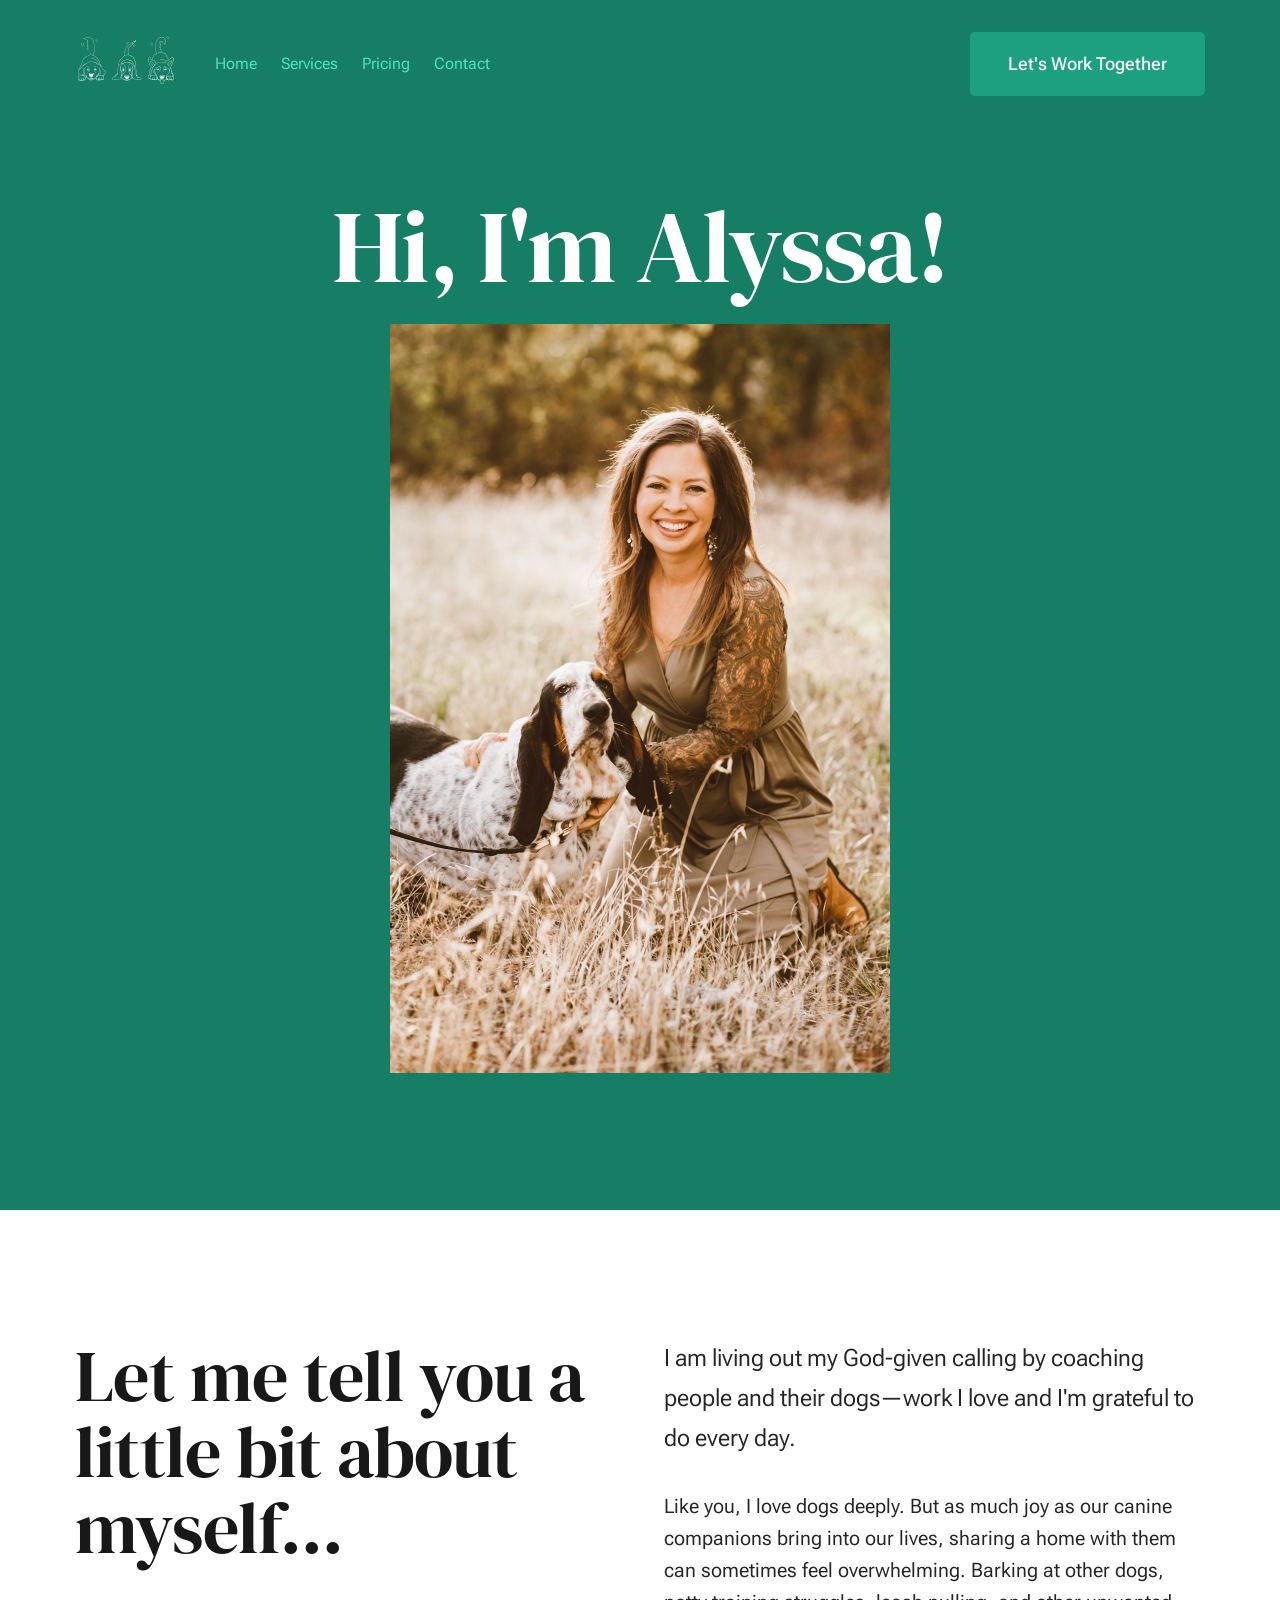
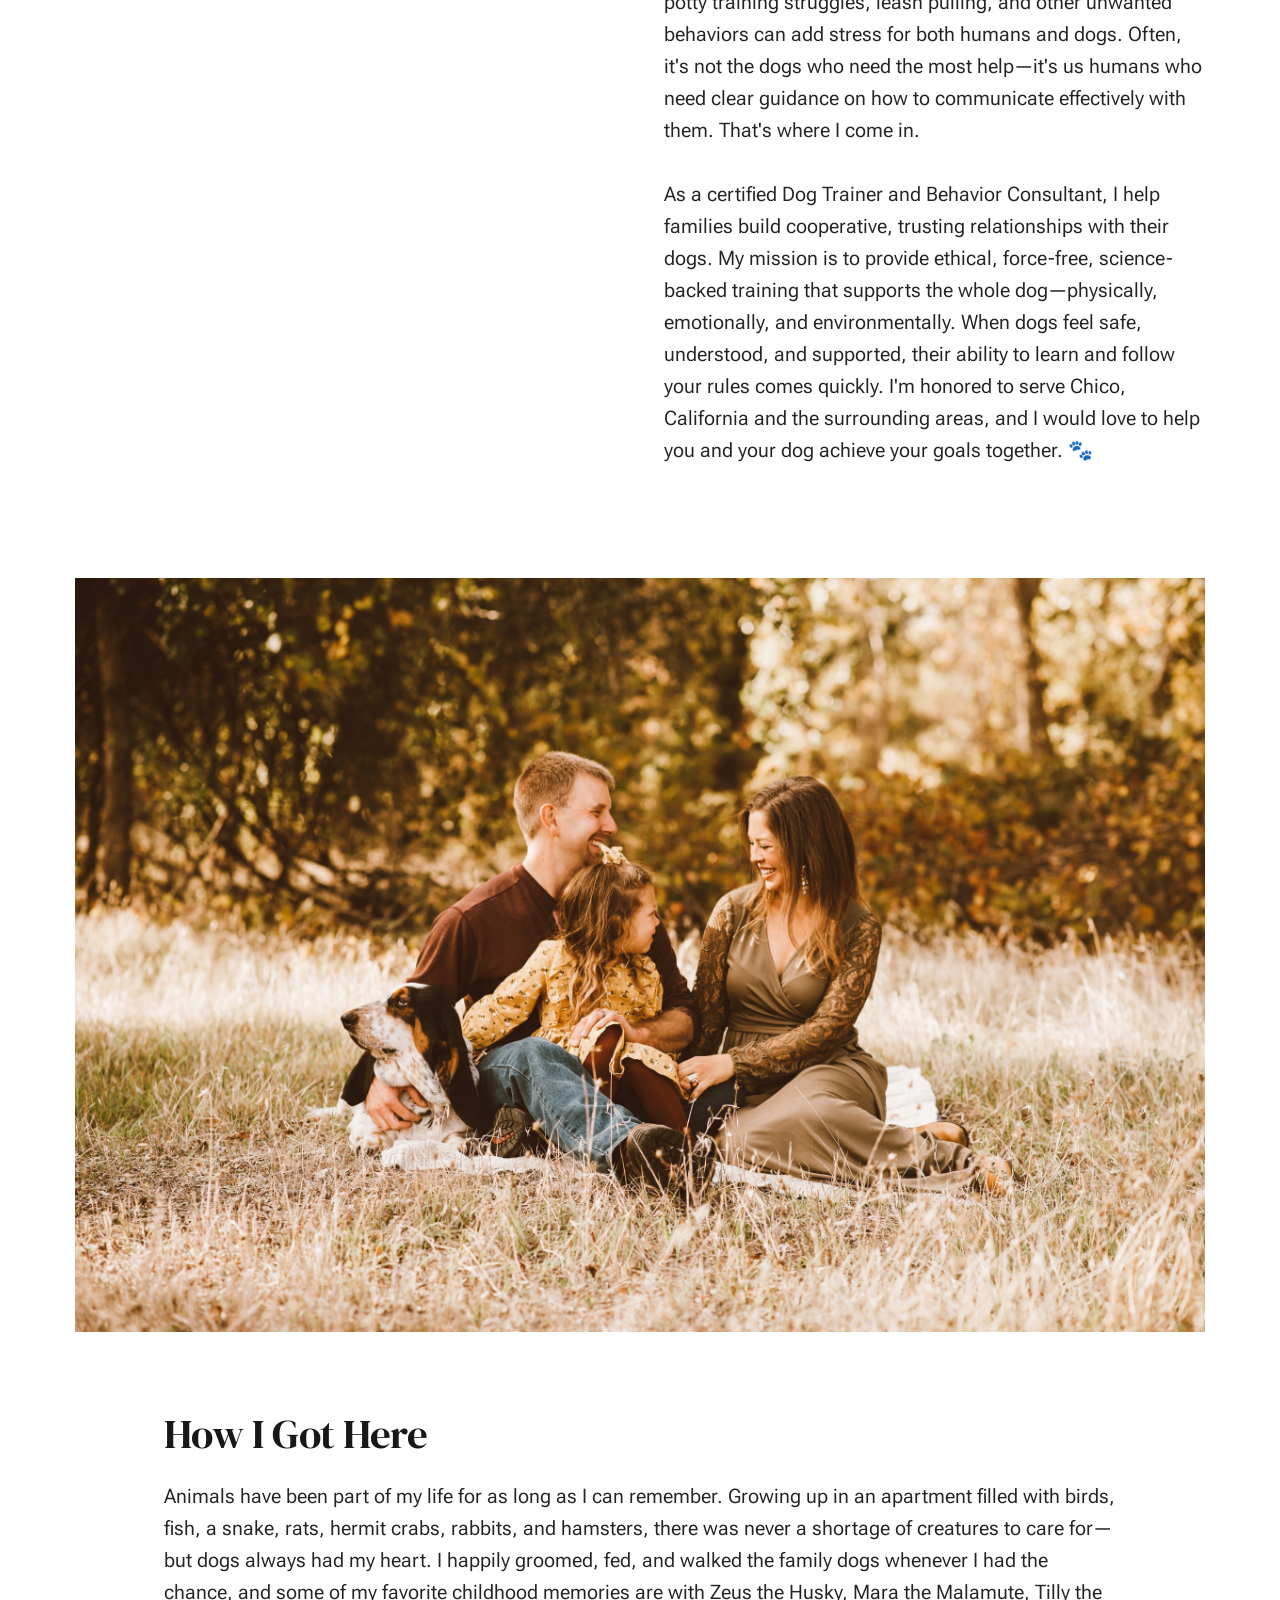
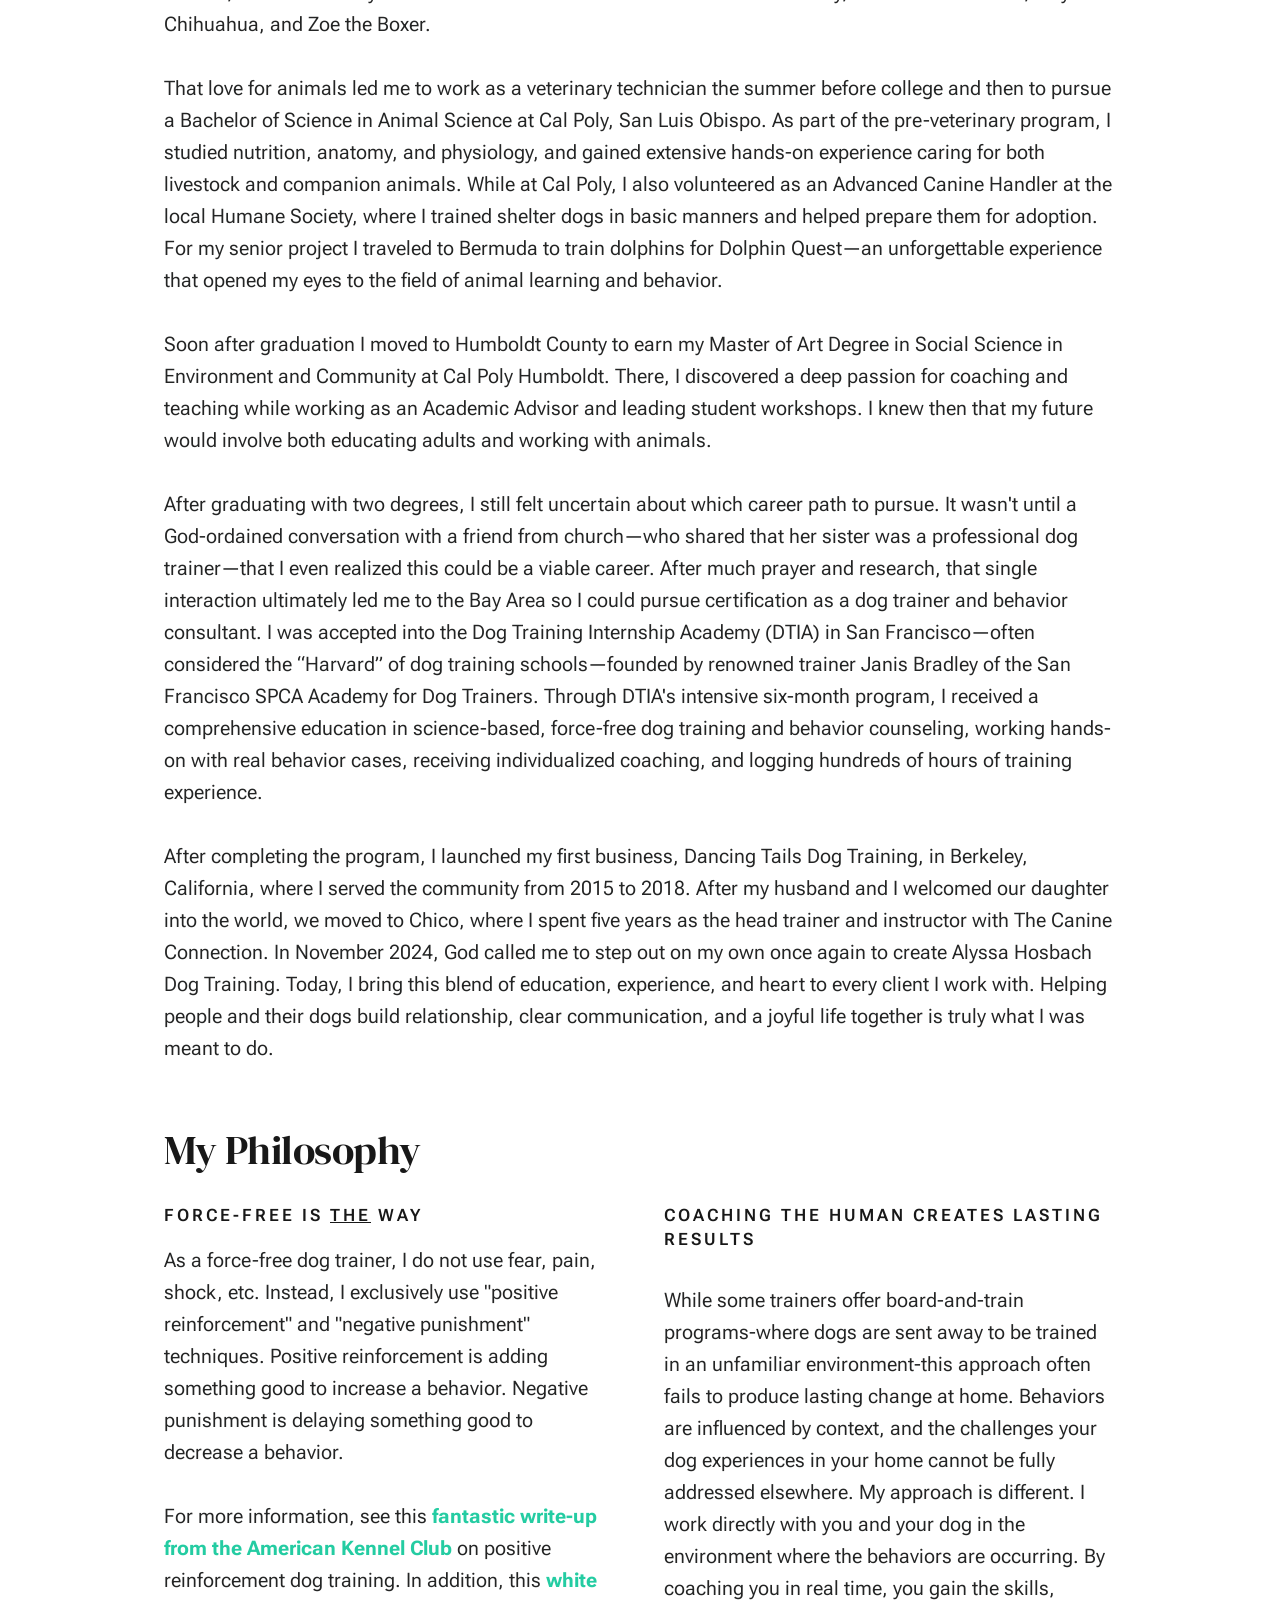
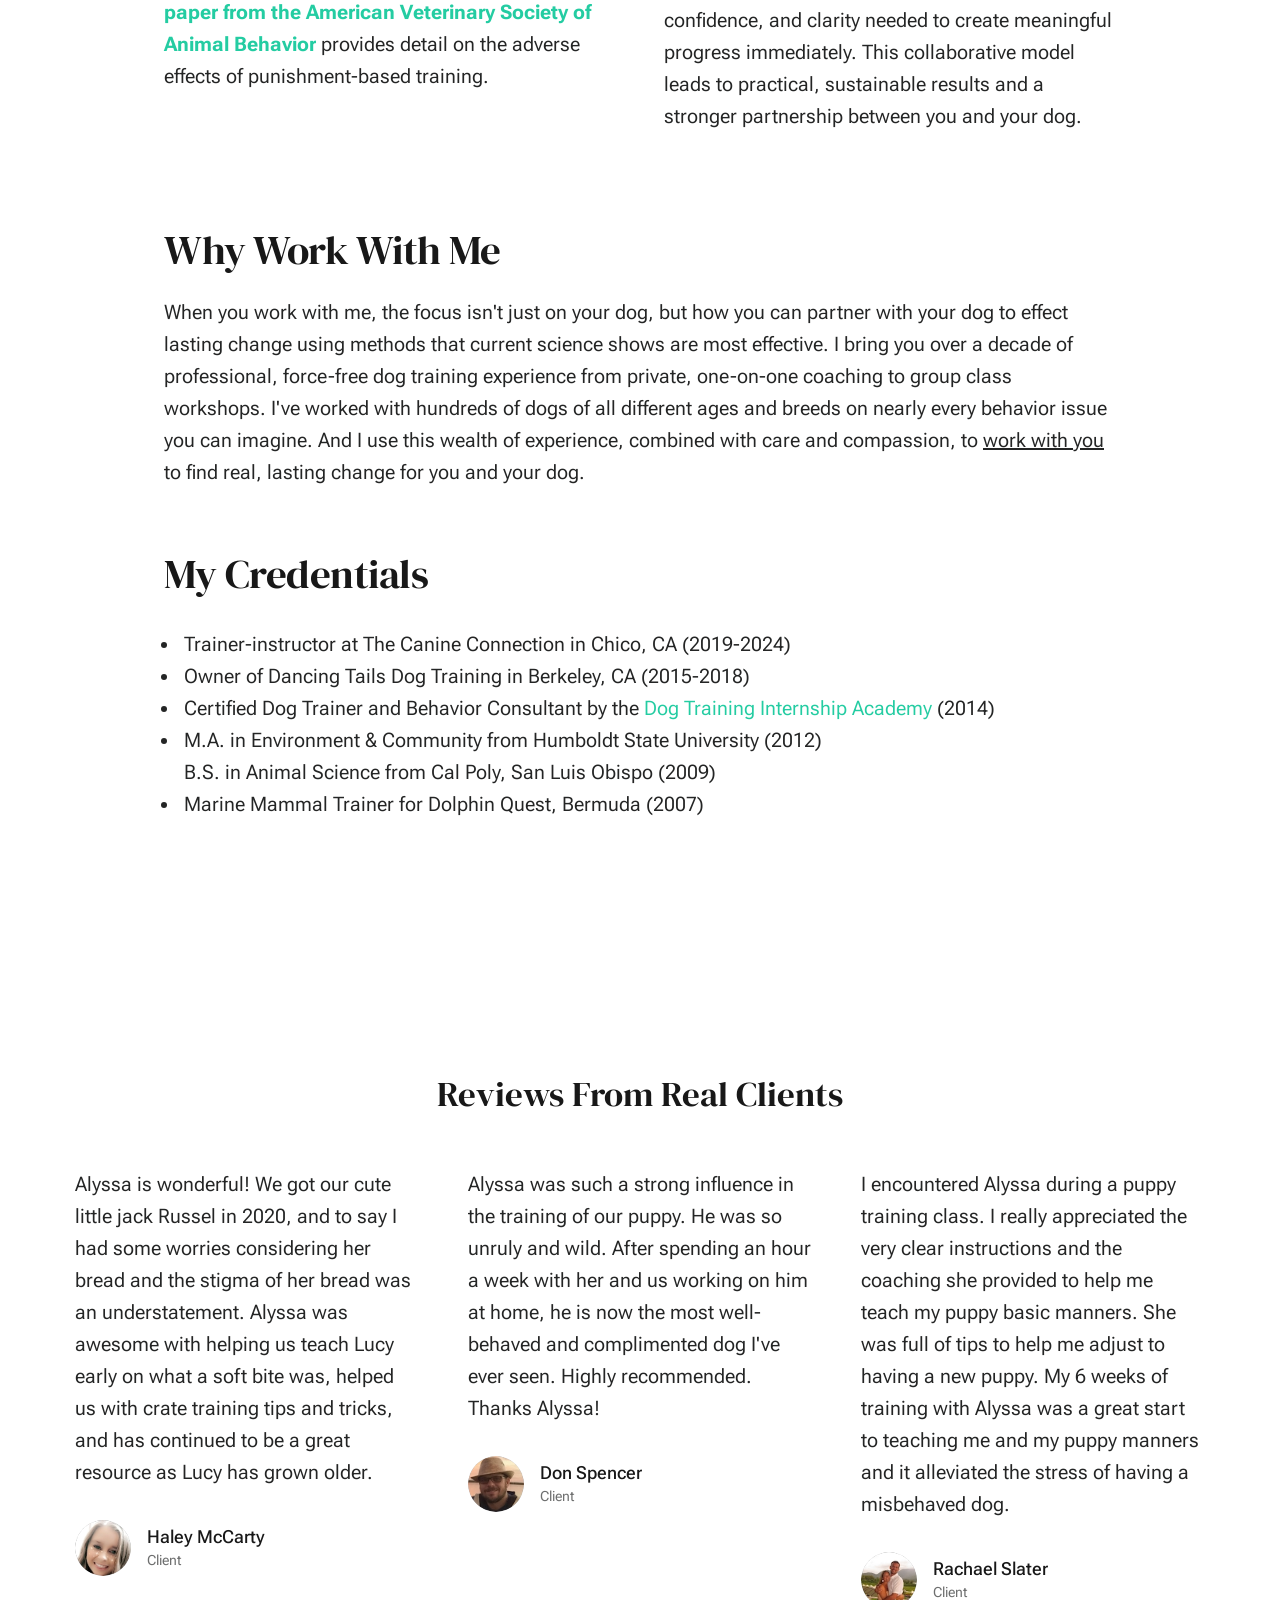
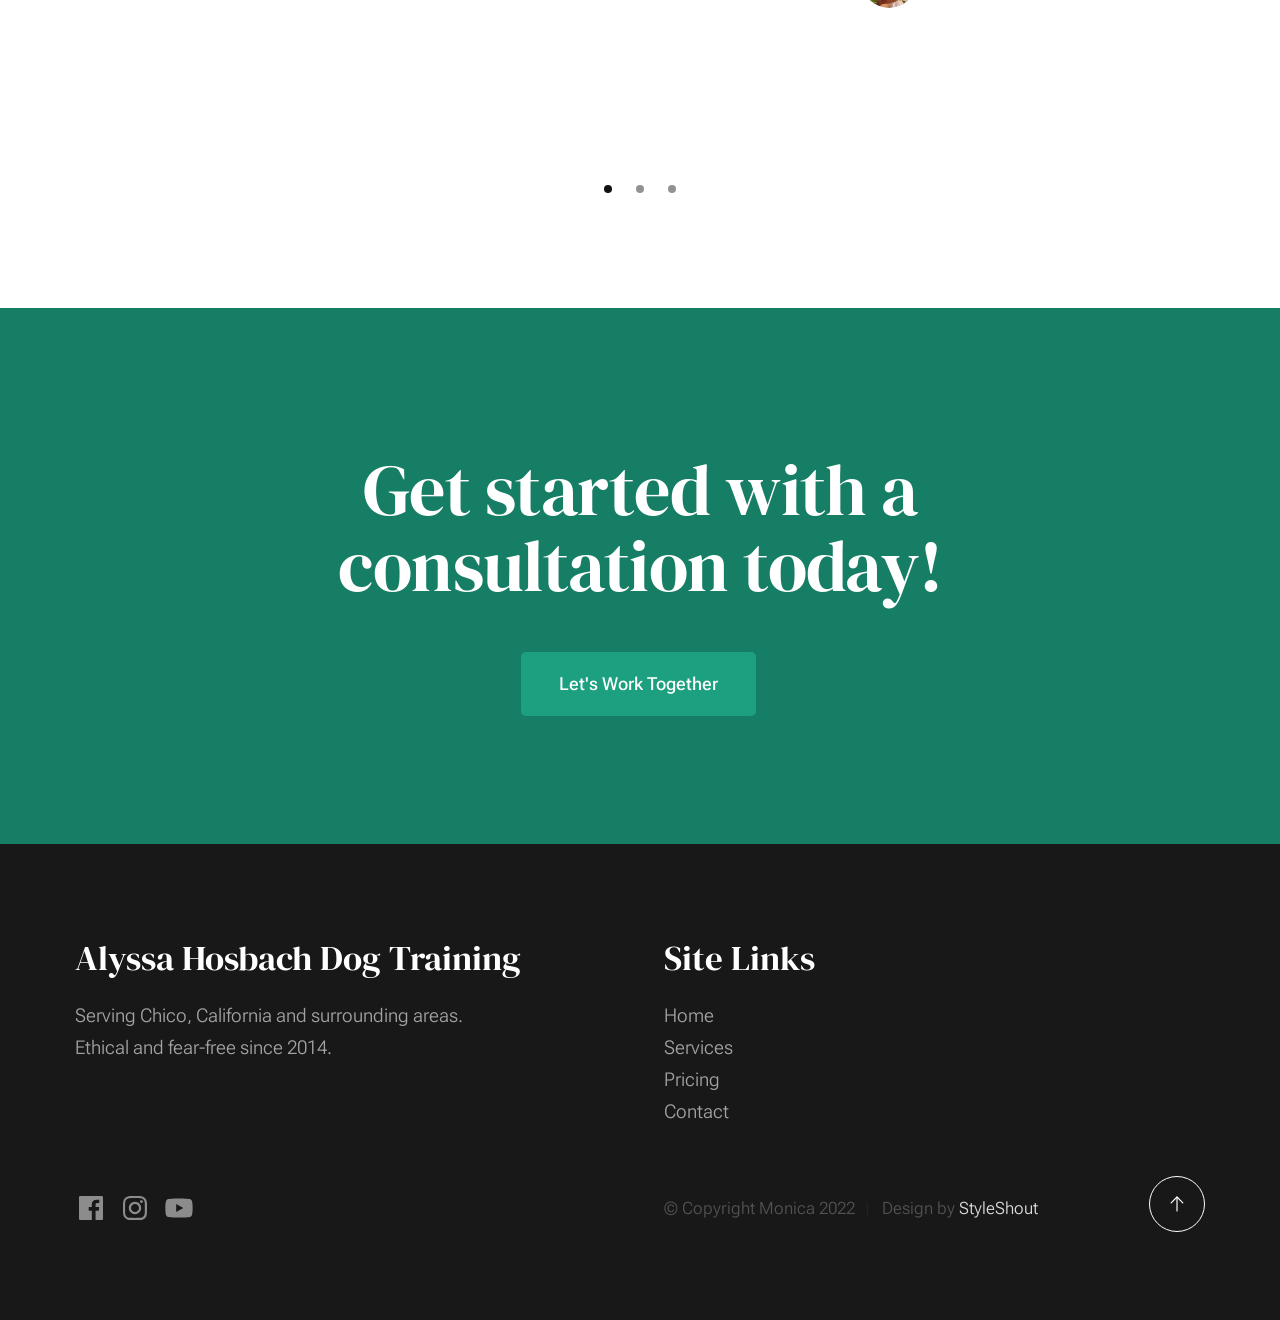
==== commit f1983f7f: "Replace testimonial png thumbnails with avif thumbnails." ====
--- a/about.html
+++ b/about.html
@@ -9,7 +9,7 @@
 
     <!-- Essential Open Graph Tags -->
     <meta property="og:title" content="Alyssa Hosbach Dog Training: About" />
-    <meta property="og:description" content="Dog training that is ethical, science-based, and effective." />
+    <meta property="og:description" content="Meet Alyssa Hosbach and learn about her passion for evidence-based, ethical dog training and her mission to improve the lives of dogs and their guardians." />
     <meta property="og:image" content="https://raw.githubusercontent.com/alyssahosbachdogtraining/alyssahosbachdogtraining.github.io/refs/heads/main/images/logo_black_tealbg.png" />
     <meta property="og:url" content="https://alyssahosbachdogtraining.github.io/about.html" />
     <meta property="og:type" content="website" />
@@ -268,7 +268,7 @@
                                         Alyssa was awesome with helping us teach Lucy early on what a soft bite was, helped us with crate training tips and tricks, and has continued to be a great resource as Lucy has grown older.
                                         </p>
                                         <div class="testimonials__author">
-                                            <img src="images/avatars/haley_mccarty.png" alt="Haley McCarty testimonial image" class="testimonials__avatar">
+                                            <img src="images/avatars/haley_mccarty.avif" alt="Haley McCarty testimonial image" class="testimonials__avatar">
                                             <cite class="testimonials__cite">
                                                 <strong>Haley McCarty</strong>
                                                 <span>Client</span>
@@ -284,7 +284,7 @@
                                         Thanks Alyssa!
                                         </p>
                                         <div class="testimonials__author">
-                                            <img src="images/avatars/don_spencer.png" alt="Don Spencer testimonial image" class="testimonials__avatar">
+                                            <img src="images/avatars/don_spencer.avif" alt="Don Spencer testimonial image" class="testimonials__avatar">
                                             <cite class="testimonials__cite">
                                                 <strong>Don Spencer</strong>
                                                 <span>Client</span>
@@ -299,7 +299,7 @@
                                         My 6 weeks of training with Alyssa was a great start to teaching me and my puppy manners and it alleviated the stress of having a misbehaved dog.
                                         </p>
                                         <div class="testimonials__author">
-                                            <img src="images/avatars/rachael_slater.png" alt="Rachael Slater testimonial image" class="testimonials__avatar">
+                                            <img src="images/avatars/rachael_slater.avif" alt="Rachael Slater testimonial image" class="testimonials__avatar">
                                             <cite class="testimonials__cite">
                                                 <strong>Rachael Slater</strong>
                                                 <span>Client</span>
@@ -315,7 +315,7 @@
                                         Thank you for empowering me to support my pup with patience, knowledge, and understanding—we're both so much happier thanks to you!
                                         </p>
                                         <div class="testimonials__author">
-                                            <img src="images/avatars/mieke_dewitt.png" alt="Mieke DeWitt testimonial image" class="testimonials__avatar">
+                                            <img src="images/avatars/mieke_dewitt.avif" alt="Mieke DeWitt testimonial image" class="testimonials__avatar">
                                             <cite class="testimonials__cite">
                                                 <strong>Mieke DeWitt</strong>
                                                 <span>Client</span>
@@ -331,7 +331,7 @@
                                         We will be doing her weekly group classes starting soon.
                                         </p>
                                         <div class="testimonials__author">
-                                            <img src="images/avatars/sage_bowman.png" alt="Sage Bowman testimonial image" class="testimonials__avatar">
+                                            <img src="images/avatars/sage_bowman.avif" alt="Sage Bowman testimonial image" class="testimonials__avatar">
                                             <cite class="testimonials__cite">
                                                 <strong>Sage Bowman</strong>
                                                 <span>Client</span>
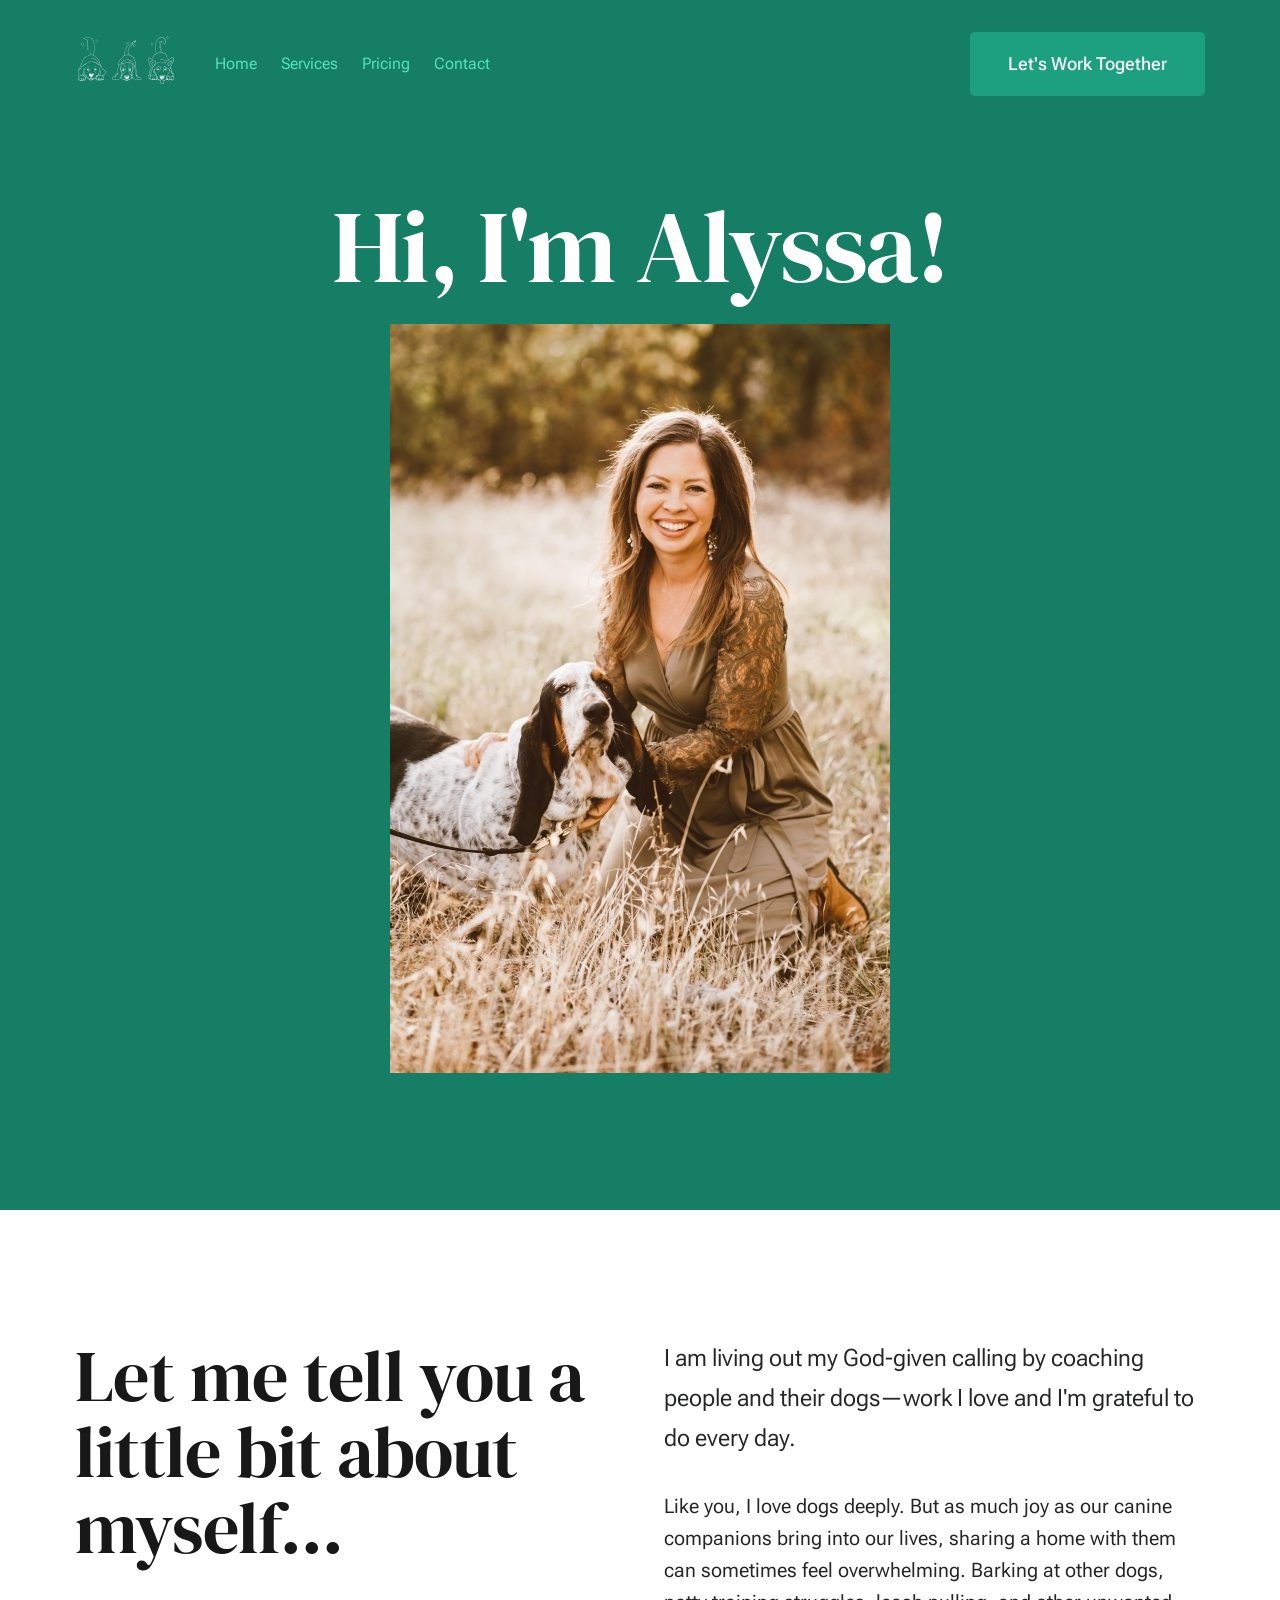
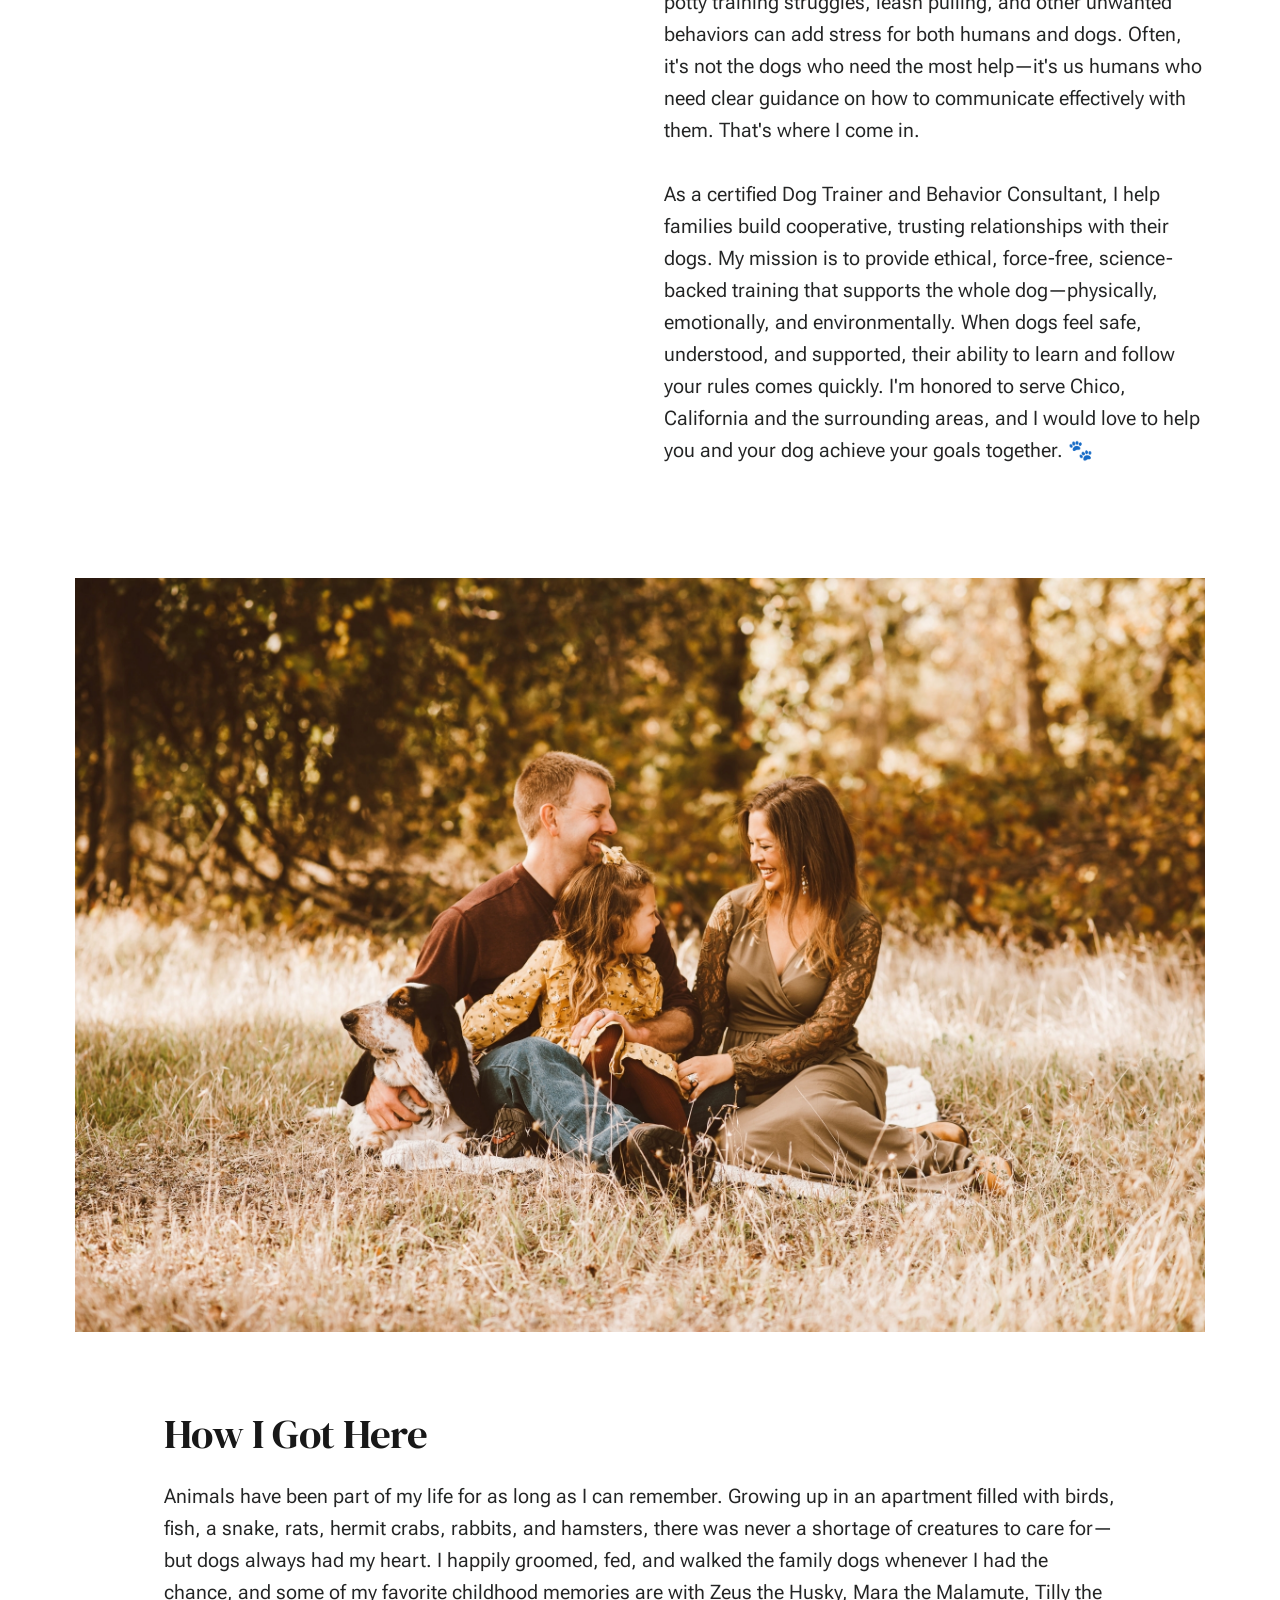
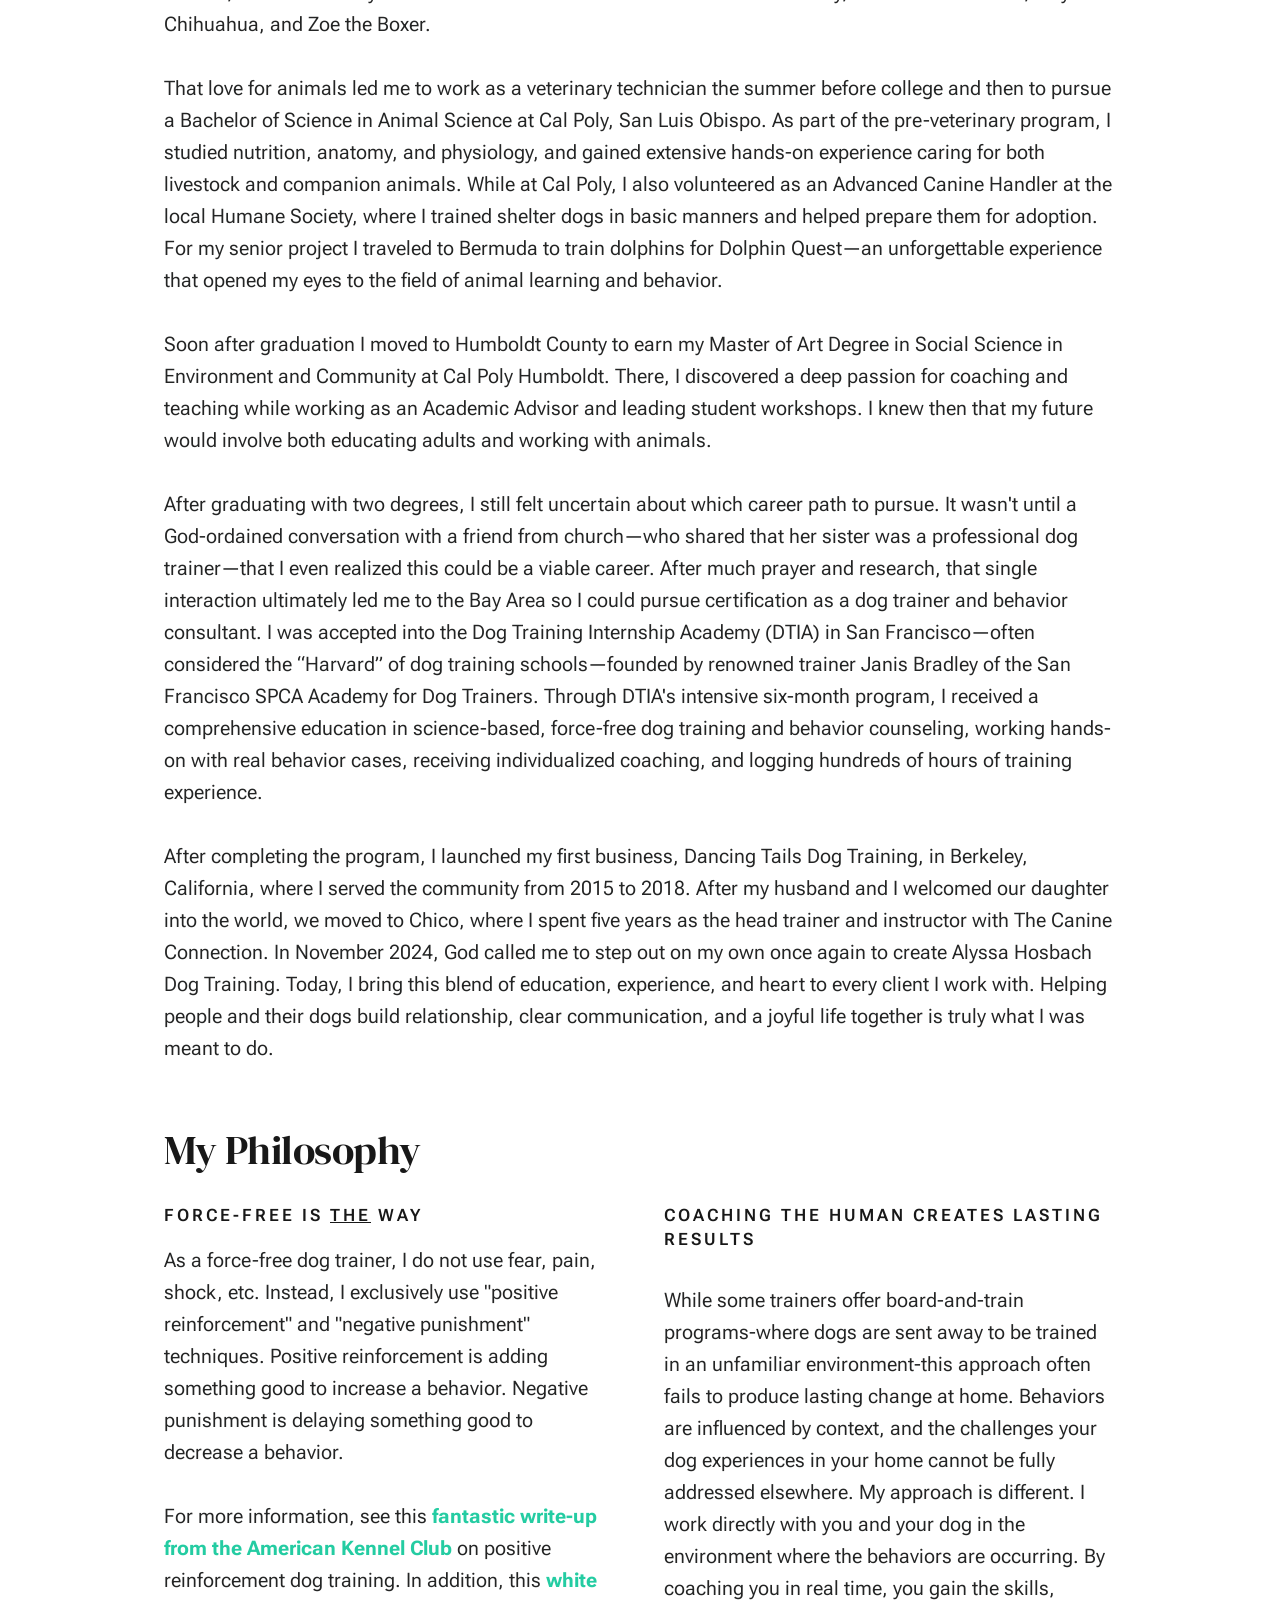
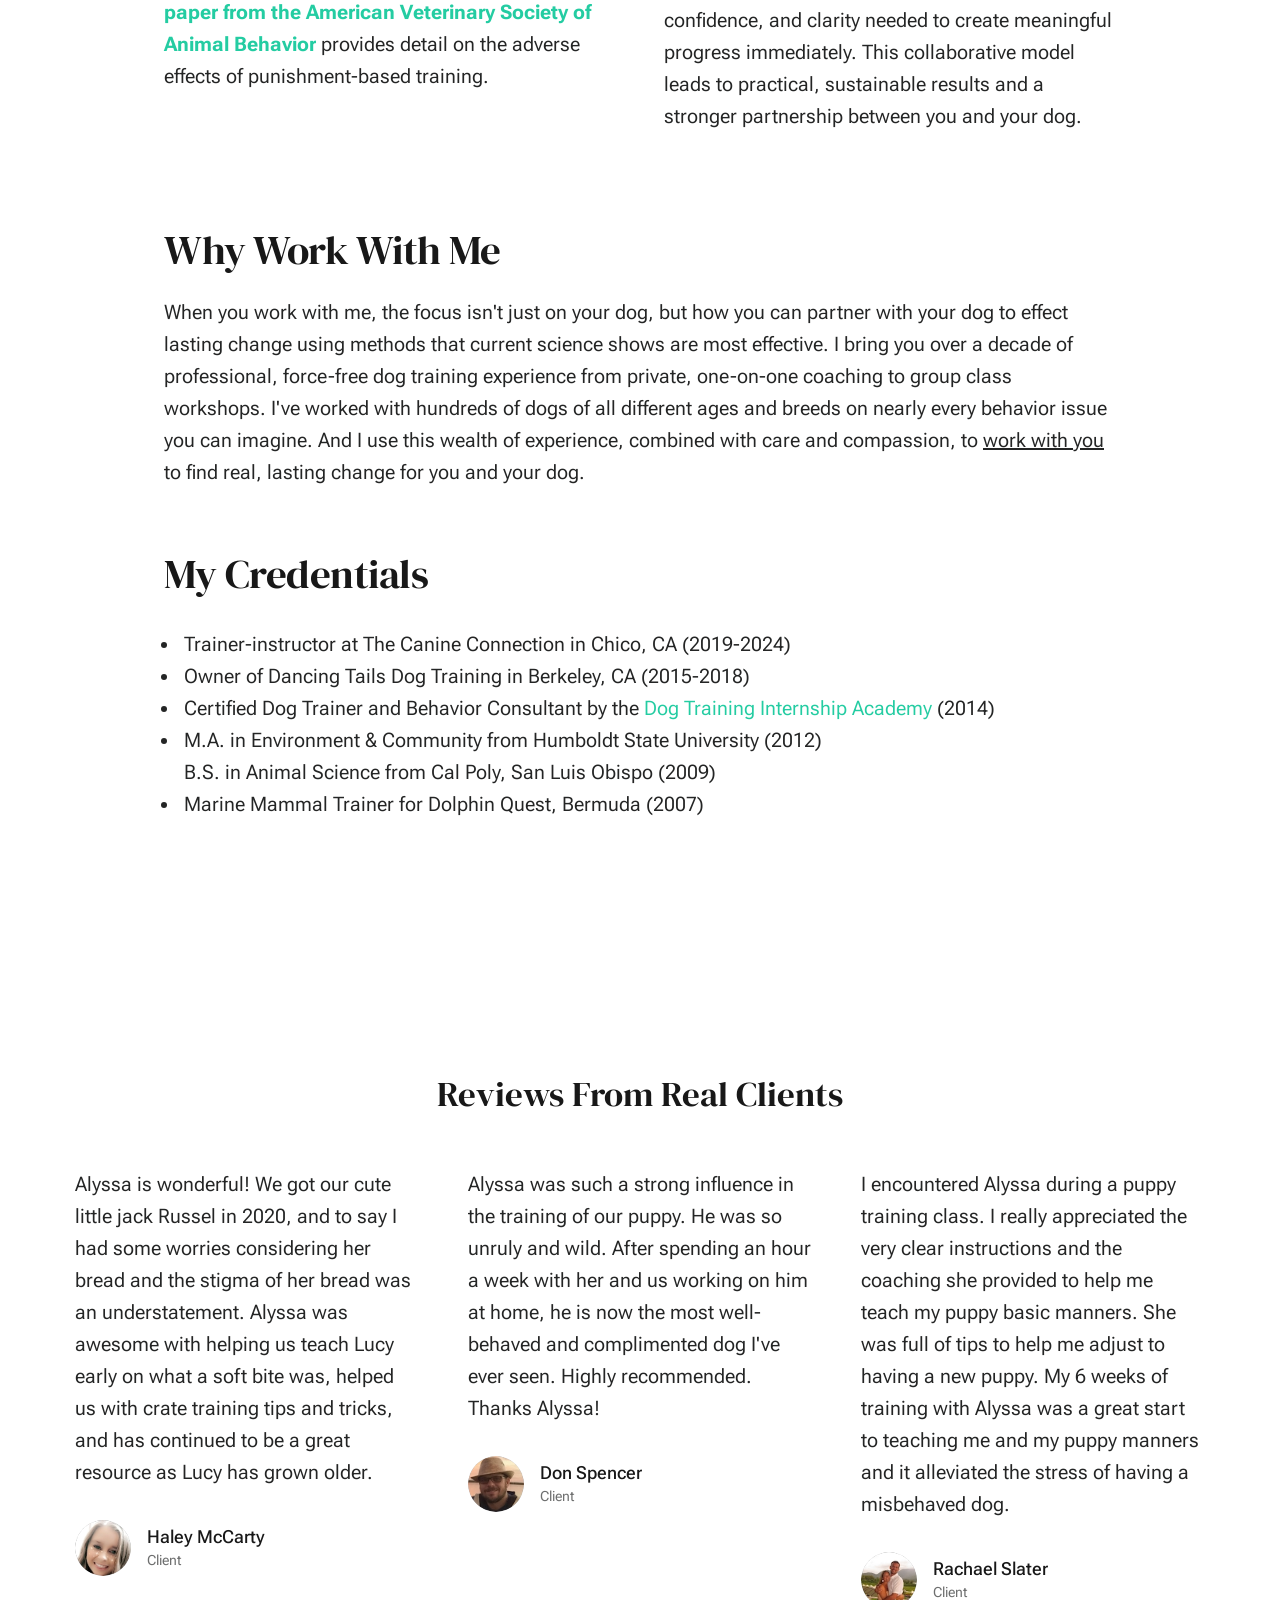
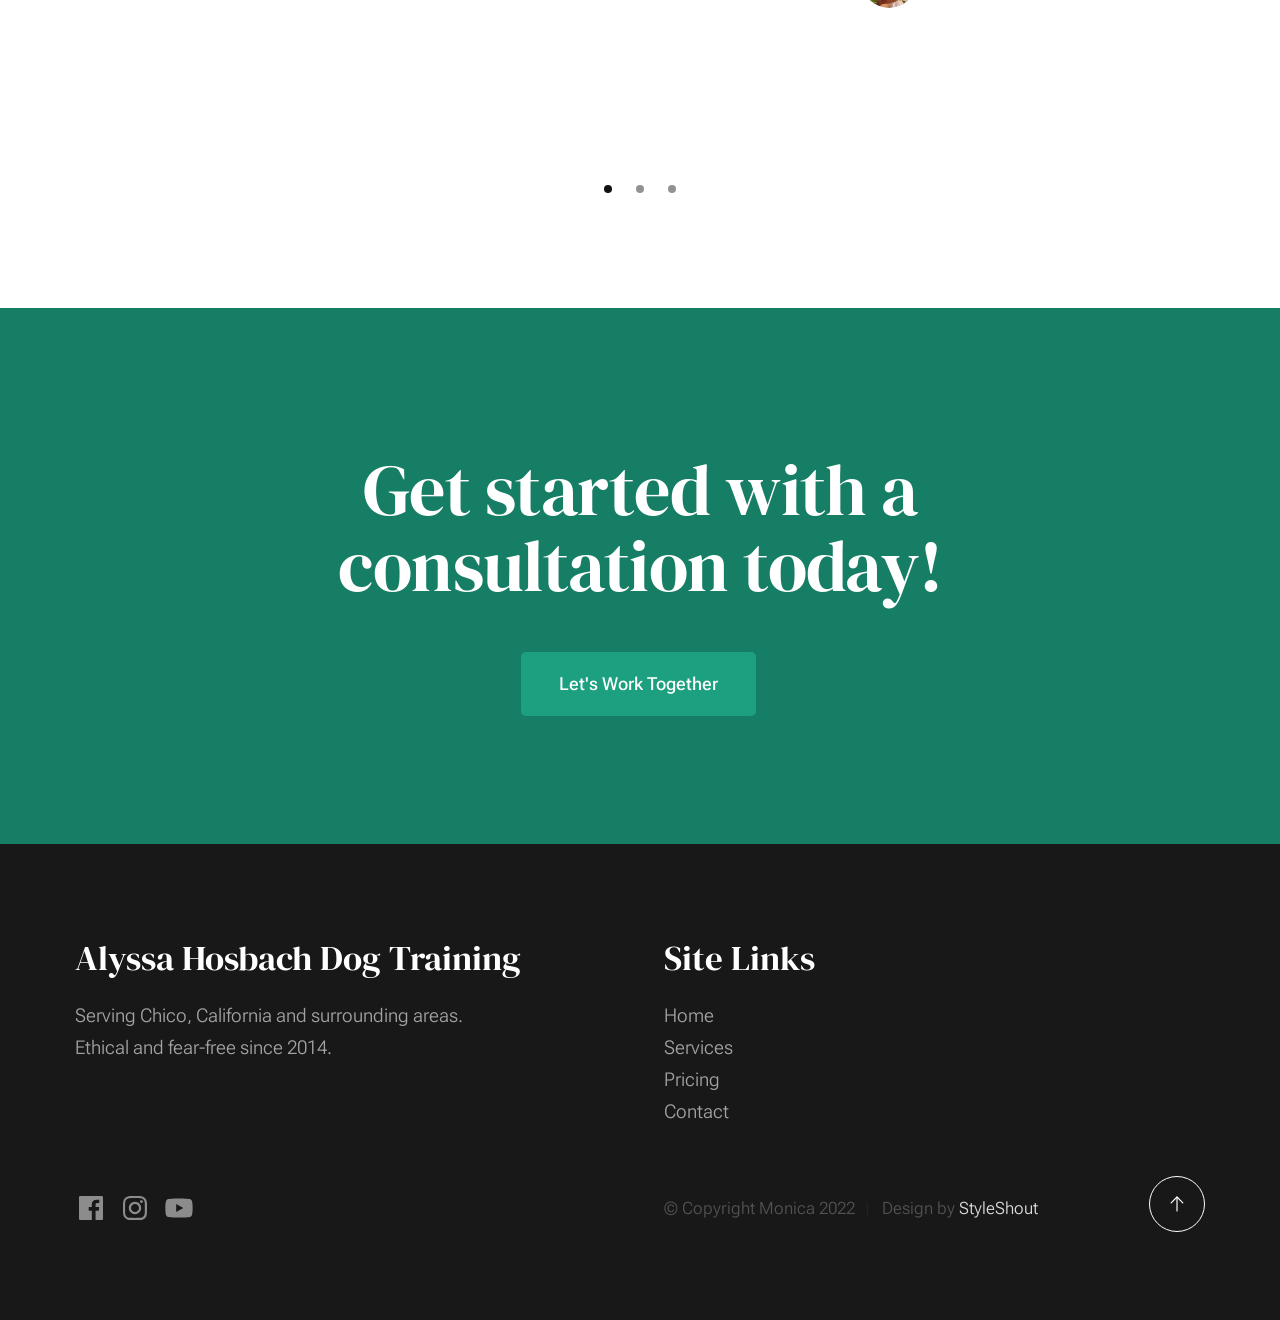
==== commit 968e7d75: "Replaced other jpg images with avif images." ====
--- a/about.html
+++ b/about.html
@@ -109,7 +109,7 @@
                             
                         </div>
                     </div>
-                    <img src="images/alyssa_about_1x.jpg" srcset="images/alyssa_about_1x.jpg 1x, images/alyssa_about_2x.jpg 2x" alt="Alyssa Hosbach, certified dog trainer, with her Basset Hound Biscuit">
+                    <img src="images/alyssa_about_1x.avif" srcset="images/alyssa_about_1x.avif 1x, images/alyssa_about_2x.avif 2x" alt="Alyssa Hosbach, certified dog trainer, with her Basset Hound Biscuit">
                </section> <!-- end pageheader --> 
 
                <section class="s-pagecontent pagecontent">
@@ -142,10 +142,10 @@
                     <div class="row pagemedia">
                         <d class="column xl-12">
                             <figure class="page-media">                                
-                                <img src="images/thumbs/about/about-1200.jpg" 
-                                     srcset="images/thumbs/about/about-2400.jpg 2400w, 
-                                             images/thumbs/about/about-1200.jpg 1200w, 
-                                             images/thumbs/about/about-600.jpg 600w" sizes="(max-width: 2400px) 100vw, 2400px" alt="Alyssa Hosbach, certified dog trainer, with her family">
+                                <img src="images/thumbs/about/about-1200.avif" 
+                                     srcset="images/thumbs/about/about-2400.avif 2400w, 
+                                             images/thumbs/about/about-1200.avif 1200w, 
+                                             images/thumbs/about/about-600.avif 600w" sizes="(max-width: 2400px) 100vw, 2400px" alt="Alyssa Hosbach, certified dog trainer, with her family">
                             </figure>
                         </d>
                     </div> <!-- end pagemedia -->
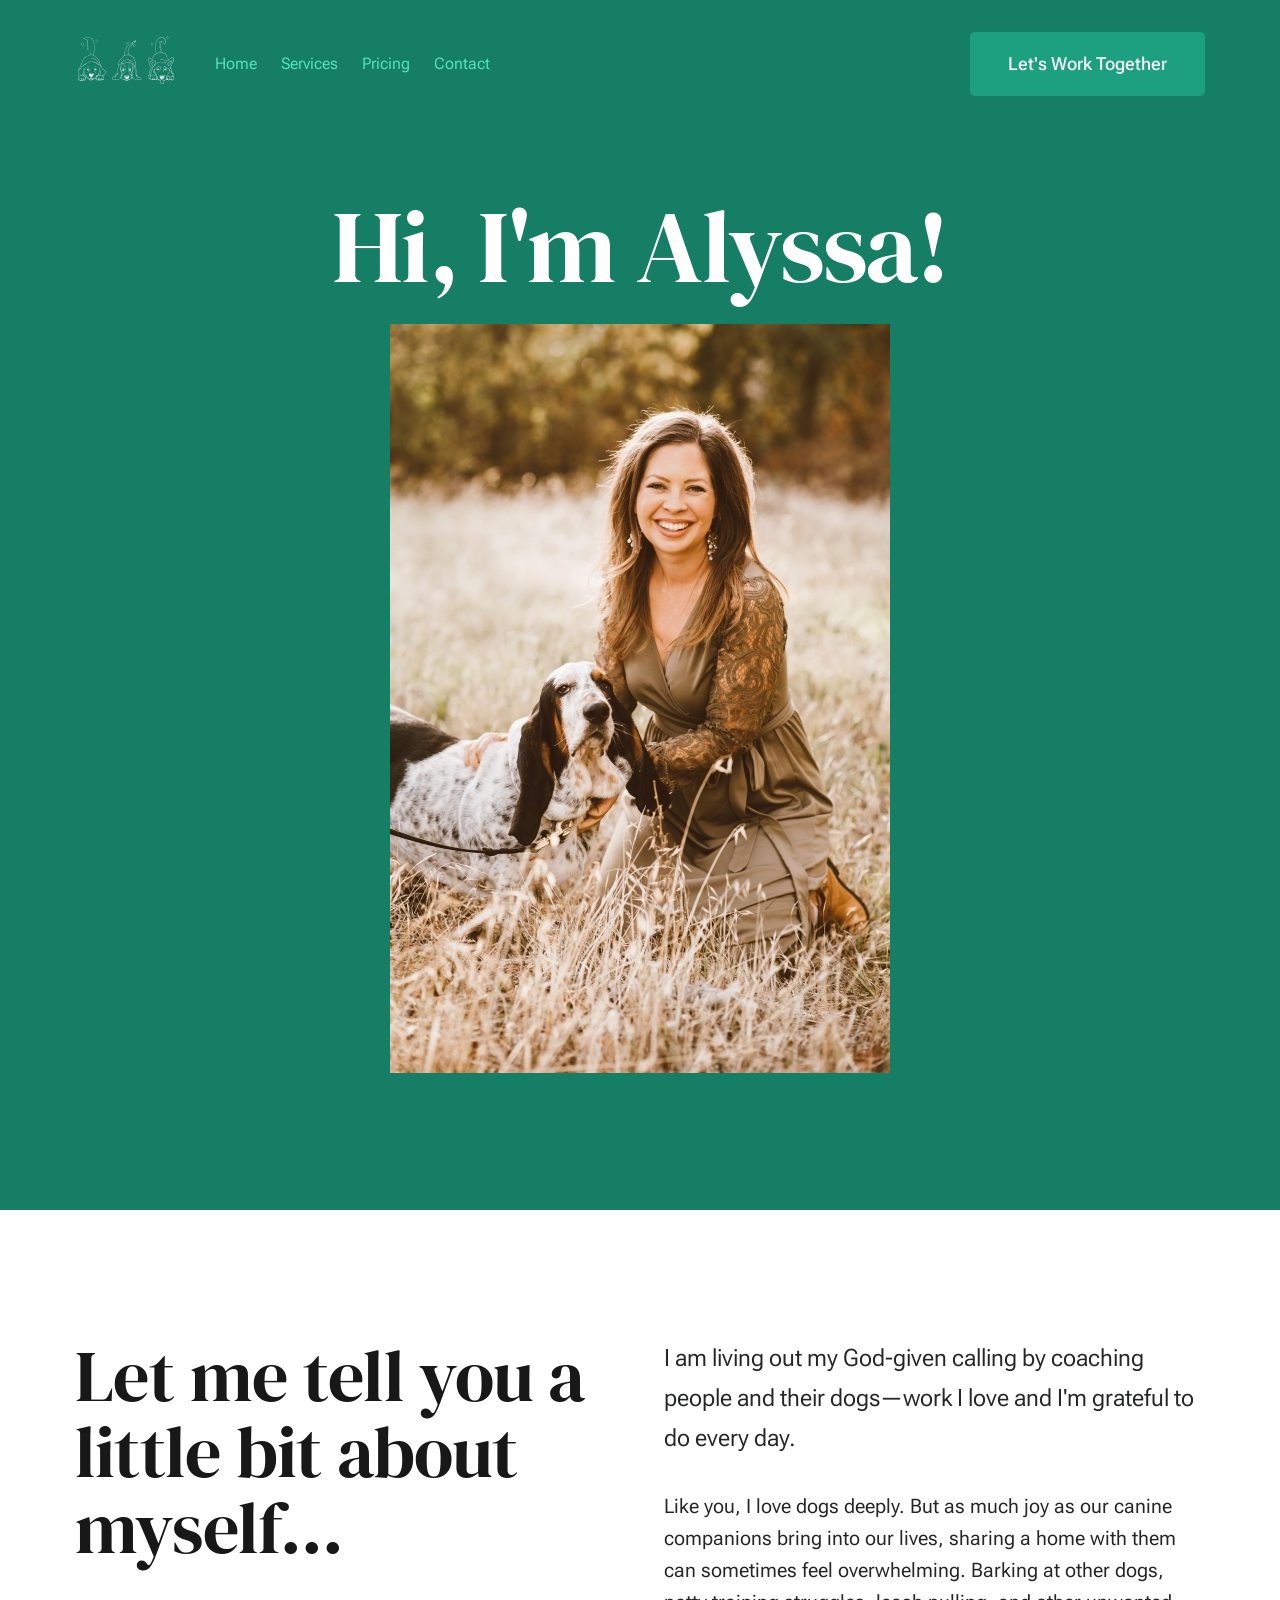
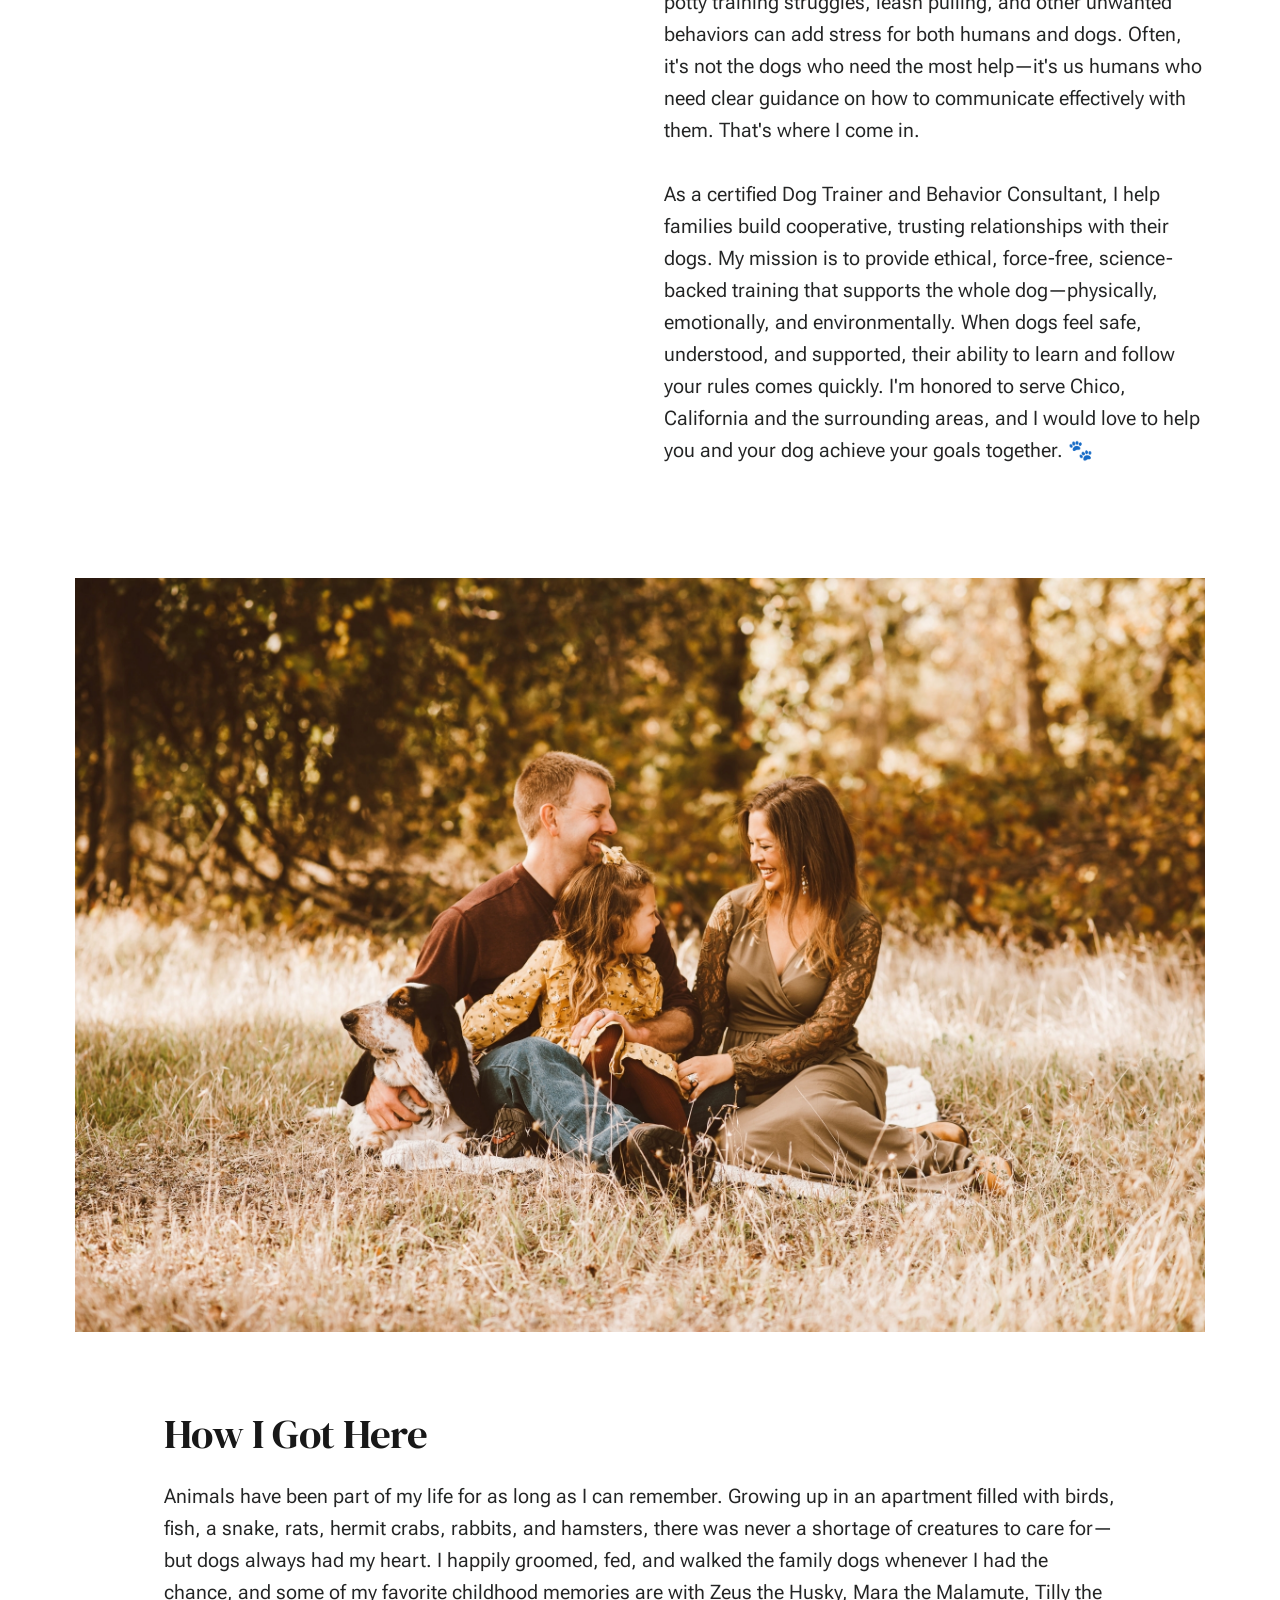
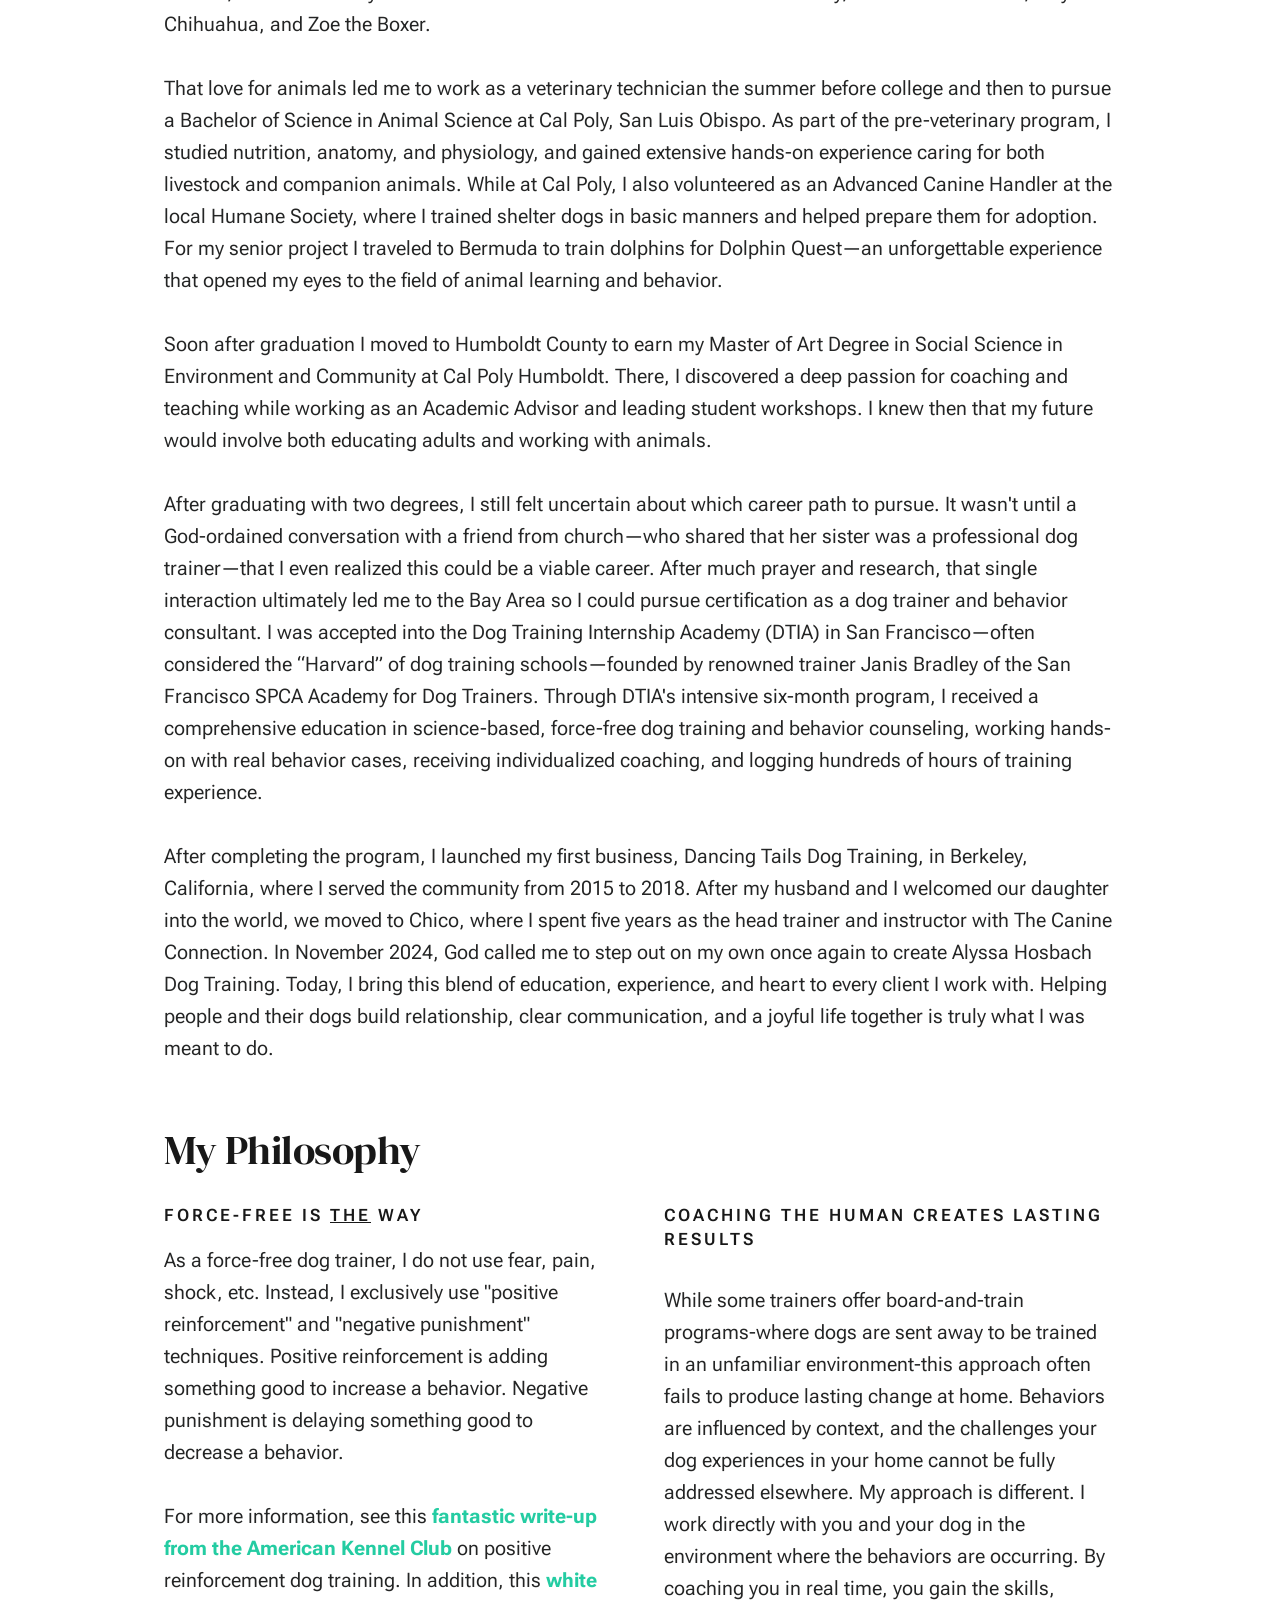
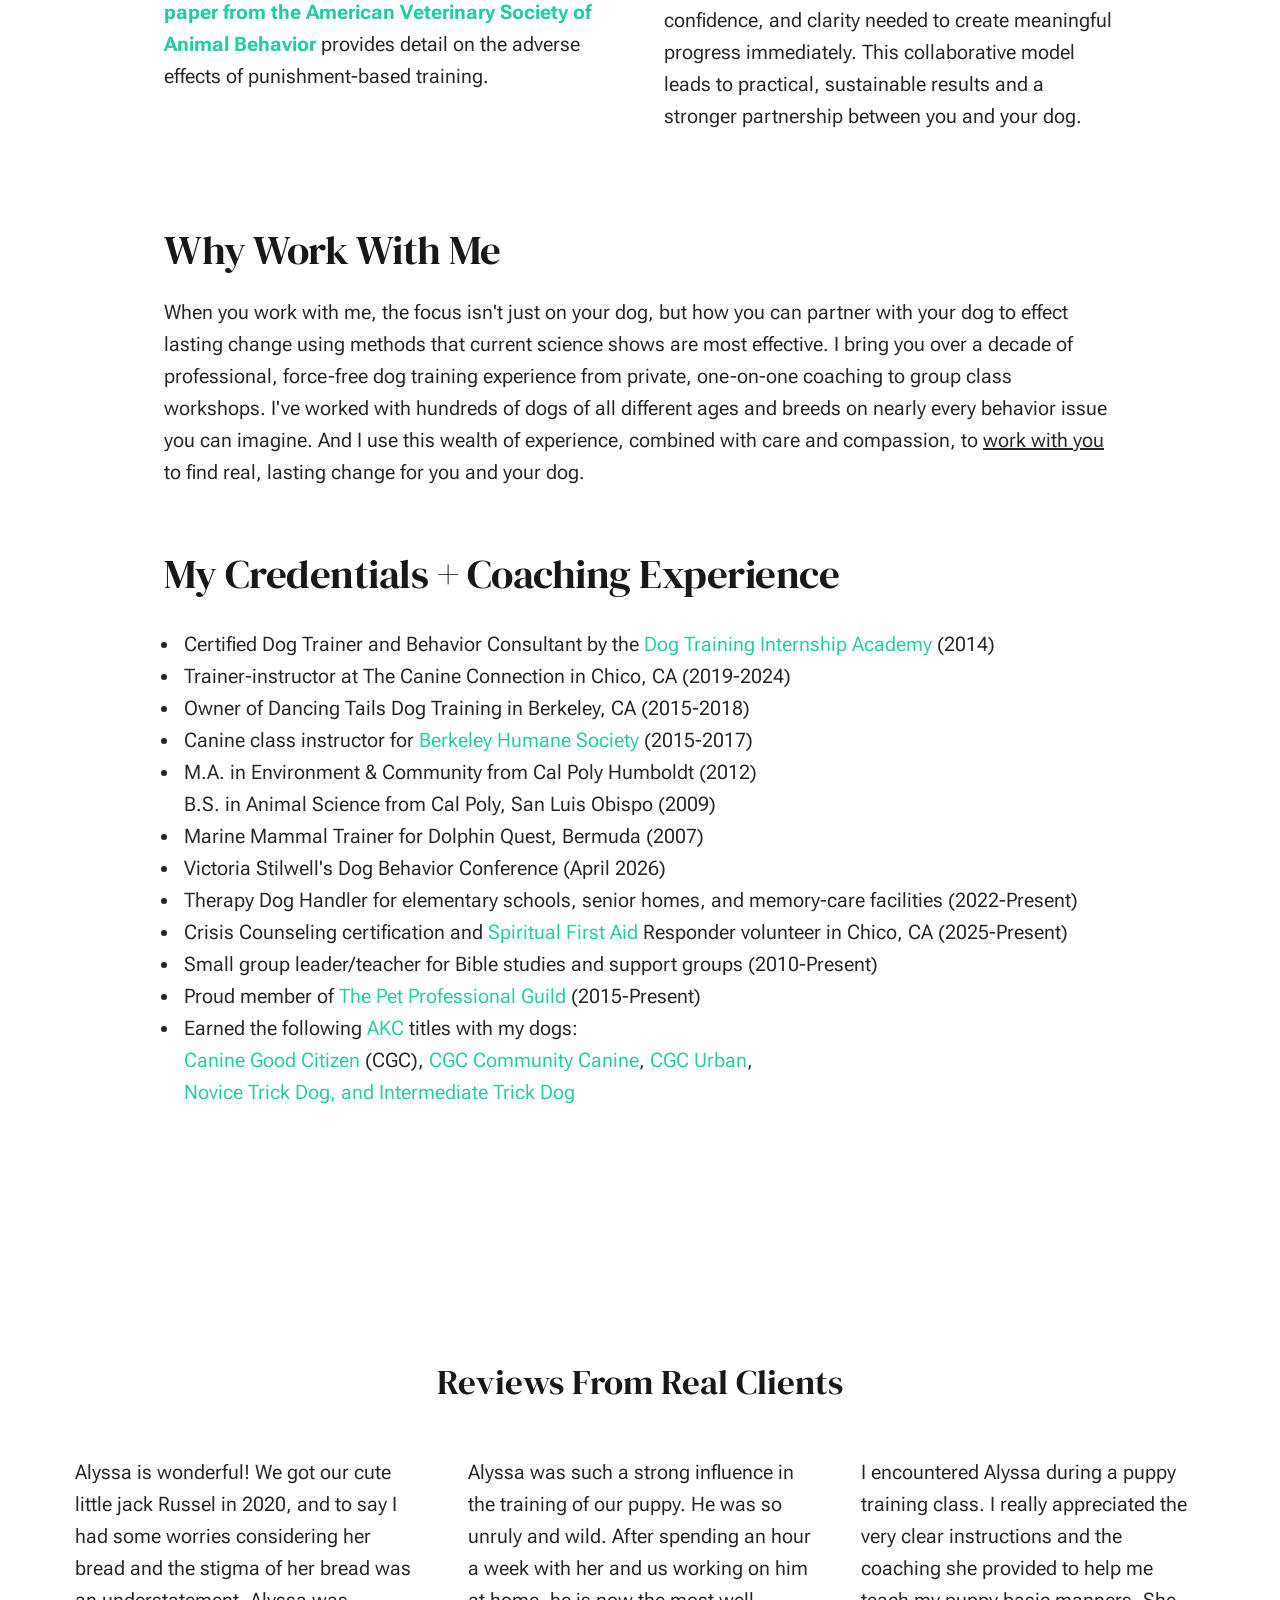
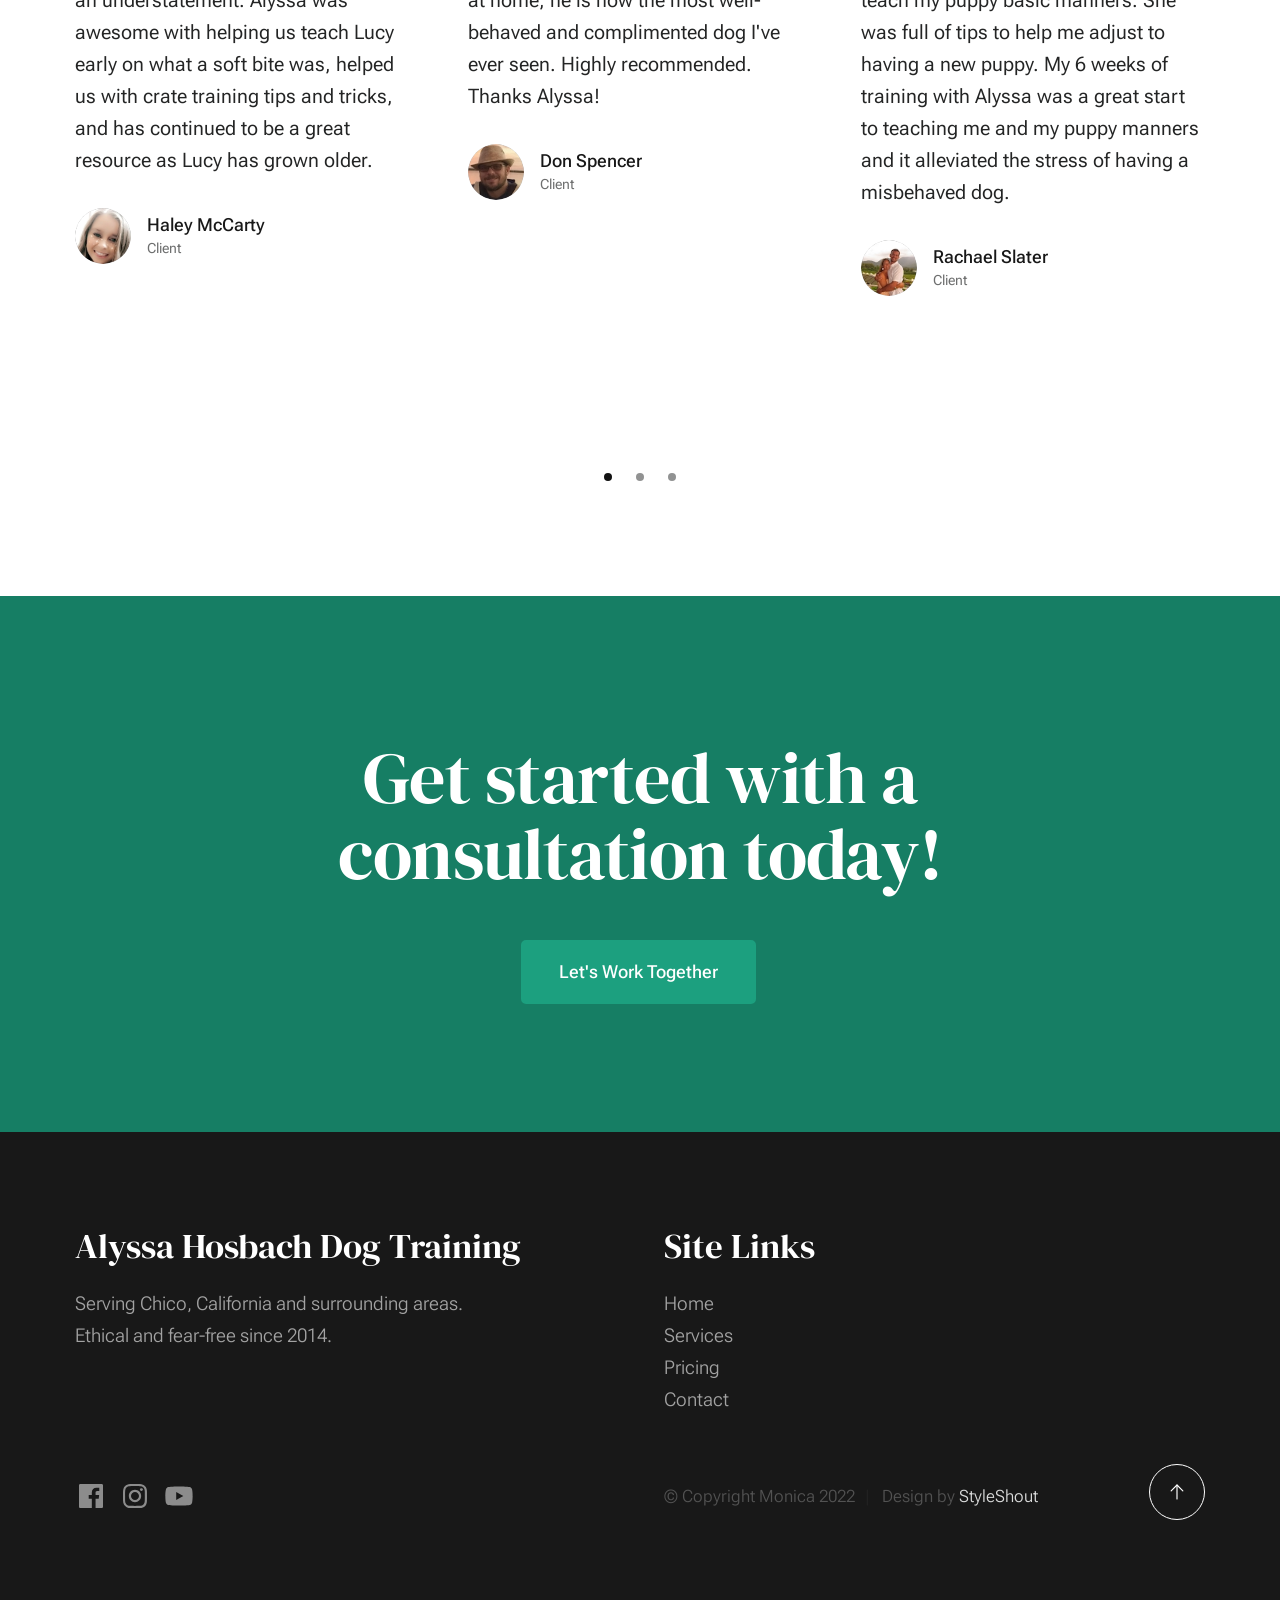
==== commit f61f2bf5: "Updates to credentials section of about page." ====
--- a/about.html
+++ b/about.html
@@ -145,7 +145,7 @@
                                 <img src="images/thumbs/about/about-1200.avif" 
                                      srcset="images/thumbs/about/about-2400.avif 2400w, 
                                              images/thumbs/about/about-1200.avif 1200w, 
-                                             images/thumbs/about/about-600.avif 600w" sizes="(max-width: 2400px) 100vw, 2400px" alt="Alyssa Hosbach, certified dog trainer, with her family">
+                                             images/thumbs/about/about-600.avif 600w" sizes="(max-width: 2400px) 100vw, 2400px" alt="Alyssa Hosbach, certified dog trainer, with her family", loading="lazy">
                             </figure>
                         </d>
                     </div> <!-- end pagemedia -->
@@ -228,14 +228,21 @@
                                 And I use this wealth of experience, combined with care and compassion, to <u>work with you</u> to find real, lasting change for you and your dog.
                             </p>                 
 
-                            <h2>My Credentials</h2>
+                            <h2>My Credentials + Coaching Experience</h2>
                             <p>
                             <ul>
+                                <li>Certified Dog Trainer and Behavior Consultant by the <a target="_blank" style="color: hsla(165, 70%, 47%, 1)" href="https://dtia.mylearnworlds.com/">Dog Training Internship Academy</a> (2014)</li>
                                 <li>Trainer-instructor at The Canine Connection in Chico, CA (2019-2024)</li>
                                 <li>Owner of Dancing Tails Dog Training in Berkeley, CA (2015-2018)</li>
-                                <li>Certified Dog Trainer and Behavior Consultant by the <a target="_blank" style="color: hsla(165, 70%, 47%, 1)" href="https://dtia.mylearnworlds.com/">Dog Training Internship Academy</a> (2014)</li>
-                                <li>M.A. in Environment & Community from Humboldt State University (2012)<br>B.S. in Animal Science from Cal Poly, San Luis Obispo (2009)</li>
+                                <li>Canine class instructor for <a target="_blank" style="color: hsla(165, 70%, 47%, 1)" href="https://berkeleyhumane.org/">Berkeley Humane Society</a> (2015-2017)</li>
+                                <li>M.A. in Environment & Community from Cal Poly Humboldt (2012)<br>B.S. in Animal Science from Cal Poly, San Luis Obispo (2009)</li>
                                 <li>Marine Mammal Trainer for Dolphin Quest, Bermuda (2007)</li>
+                                <li>Victoria Stilwell's Dog Behavior Conference (April 2026)</li>
+                                <li>Therapy Dog Handler for elementary schools, senior homes, and memory-care facilities (2022-Present)</li> 
+                                <li>Crisis Counseling certification and <a target="_blank" style="color: hsla(165, 70%, 47%, 1)" href="https://www.spiritualfirstaid.org/">Spiritual First Aid</a> Responder volunteer in Chico, CA (2025-Present)</li>
+                                <li>Small group leader/teacher for Bible studies and support groups (2010-Present)</li>
+                                <li>Proud member of <a target="_blank" style="color: hsla(165, 70%, 47%, 1)" href="https://www.petprofessionalguild.com/">The Pet Professional Guild</a> (2015-Present)</li>
+                                <li>Earned the following <a target="_blank" style="color: hsla(165, 70%, 47%, 1)" href="https://www.akc.org/">AKC</a> titles with my dogs:<br><a target="_blank" style="color: hsla(165, 70%, 47%, 1)" href="https://www.akc.org/products-services/training-programs/canine-good-citizen/">Canine Good Citizen</a> (CGC), <a target="_blank" style="color: hsla(165, 70%, 47%, 1)" href="https://www.akc.org/products-services/training-programs/canine-good-citizen/akc-community-canine/test-items/">CGC Community Canine</a>, <a target="_blank" style="color: hsla(165, 70%, 47%, 1)" href="https://www.akc.org/products-services/training-programs/canine-good-citizen/akc-urban-canine-good-citizen/about/">CGC Urban</a>,<br><a target="_blank" style="color: hsla(165, 70%, 47%, 1)" href="https://www.akc.org/sports/trick-dog/">Novice Trick Dog, and Intermediate Trick Dog</a></li>
                             </ul>
                             </p>
 
@@ -268,7 +275,7 @@
                                         Alyssa was awesome with helping us teach Lucy early on what a soft bite was, helped us with crate training tips and tricks, and has continued to be a great resource as Lucy has grown older.
                                         </p>
                                         <div class="testimonials__author">
-                                            <img src="images/avatars/haley_mccarty.avif" alt="Haley McCarty testimonial image" class="testimonials__avatar">
+                                            <img src="images/avatars/haley_mccarty.avif" alt="Haley McCarty testimonial image" class="testimonials__avatar", width=72, height=72, loading="lazy">
                                             <cite class="testimonials__cite">
                                                 <strong>Haley McCarty</strong>
                                                 <span>Client</span>
@@ -284,7 +291,7 @@
                                         Thanks Alyssa!
                                         </p>
                                         <div class="testimonials__author">
-                                            <img src="images/avatars/don_spencer.avif" alt="Don Spencer testimonial image" class="testimonials__avatar">
+                                            <img src="images/avatars/don_spencer.avif" alt="Don Spencer testimonial image" class="testimonials__avatar", width=72, height=72, loading="lazy">
                                             <cite class="testimonials__cite">
                                                 <strong>Don Spencer</strong>
                                                 <span>Client</span>
@@ -299,7 +306,7 @@
                                         My 6 weeks of training with Alyssa was a great start to teaching me and my puppy manners and it alleviated the stress of having a misbehaved dog.
                                         </p>
                                         <div class="testimonials__author">
-                                            <img src="images/avatars/rachael_slater.avif" alt="Rachael Slater testimonial image" class="testimonials__avatar">
+                                            <img src="images/avatars/rachael_slater.avif" alt="Rachael Slater testimonial image" class="testimonials__avatar", width=72, height=72, loading="lazy">
                                             <cite class="testimonials__cite">
                                                 <strong>Rachael Slater</strong>
                                                 <span>Client</span>
@@ -315,7 +322,7 @@
                                         Thank you for empowering me to support my pup with patience, knowledge, and understanding—we're both so much happier thanks to you!
                                         </p>
                                         <div class="testimonials__author">
-                                            <img src="images/avatars/mieke_dewitt.avif" alt="Mieke DeWitt testimonial image" class="testimonials__avatar">
+                                            <img src="images/avatars/mieke_dewitt.avif" alt="Mieke DeWitt testimonial image" class="testimonials__avatar", width=72, height=72, loading="lazy">
                                             <cite class="testimonials__cite">
                                                 <strong>Mieke DeWitt</strong>
                                                 <span>Client</span>
@@ -331,7 +338,7 @@
                                         We will be doing her weekly group classes starting soon.
                                         </p>
                                         <div class="testimonials__author">
-                                            <img src="images/avatars/sage_bowman.avif" alt="Sage Bowman testimonial image" class="testimonials__avatar">
+                                            <img src="images/avatars/sage_bowman.avif" alt="Sage Bowman testimonial image" class="testimonials__avatar", width=72, height=72, loading="lazy">
                                             <cite class="testimonials__cite">
                                                 <strong>Sage Bowman</strong>
                                                 <span>Client</span>
@@ -409,7 +416,7 @@
                             </a>
                         </li>
                         <li>
-                            <a target="_blank" href="https://www.youtube.com/channel/UCsM9t3PX5wriPBHigH9intw">
+                            <a target="_blank" href="https://www.youtube.com/@alyssahosbach4783">
                                 <svg xmlns="http://www.w3.org/2000/svg" width="24" height="24" viewBox="0 0 640 640"><!--!Font Awesome Free v7.1.0 by @fontawesome - https://fontawesome.com License - https://fontawesome.com/license/free Copyright 2026 Fonticons, Inc.--><path d="M581.7 188.1C575.5 164.4 556.9 145.8 533.4 139.5C490.9 128 320.1 128 320.1 128C320.1 128 149.3 128 106.7 139.5C83.2 145.8 64.7 164.4 58.4 188.1C47 231 47 320.4 47 320.4C47 320.4 47 409.8 58.4 452.7C64.7 476.3 83.2 494.2 106.7 500.5C149.3 512 320.1 512 320.1 512C320.1 512 490.9 512 533.5 500.5C557 494.2 575.5 476.3 581.8 452.7C593.2 409.8 593.2 320.4 593.2 320.4C593.2 320.4 593.2 231 581.8 188.1zM264.2 401.6L264.2 239.2L406.9 320.4L264.2 401.6z"/></svg>
                                 <span class="u-screen-reader-text">YouTube</span>
                             </a>
@@ -436,8 +443,8 @@
 
     <!-- Java Script
     ================================================== -->
-    <script src="js/plugins.js"></script>
-    <script src="js/main.js"></script>
+    <script defer src="js/plugins.js"></script>
+    <script defer src="js/main.js"></script>
 
 </body>
 </html>
